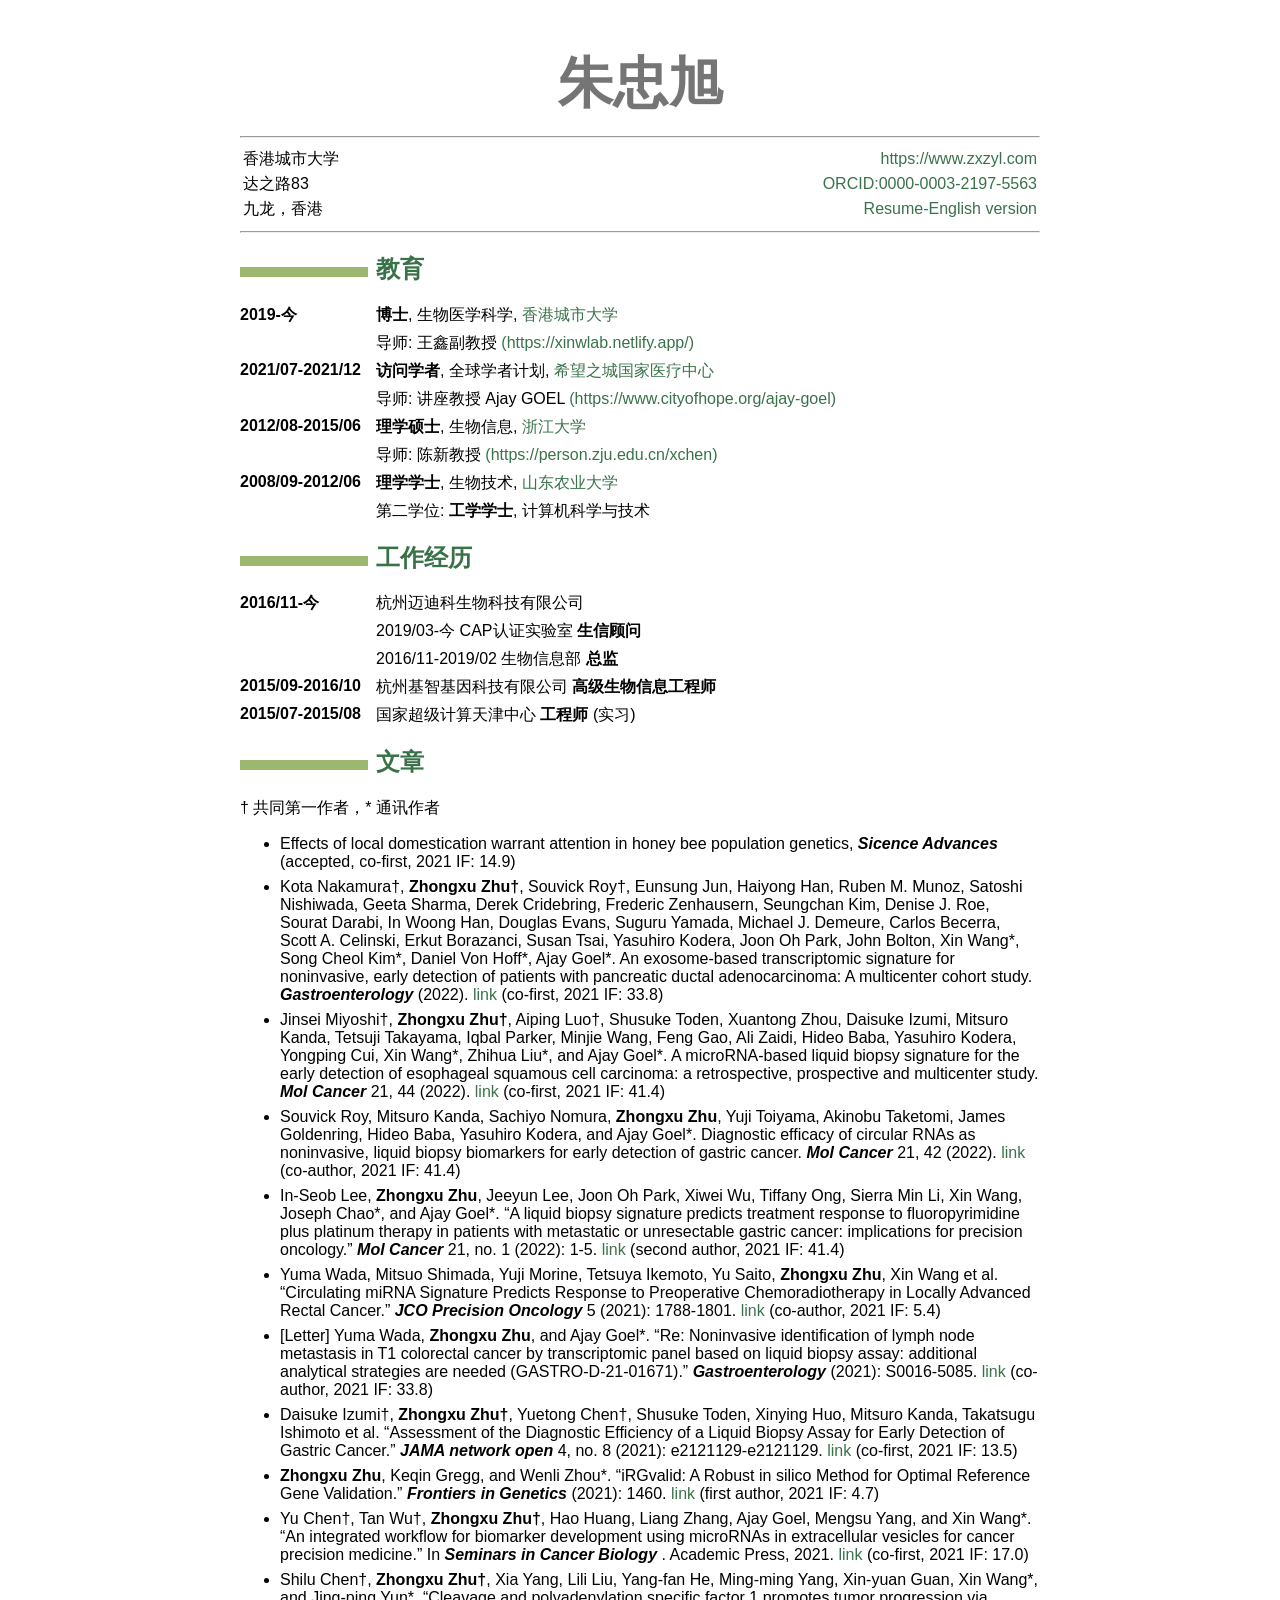
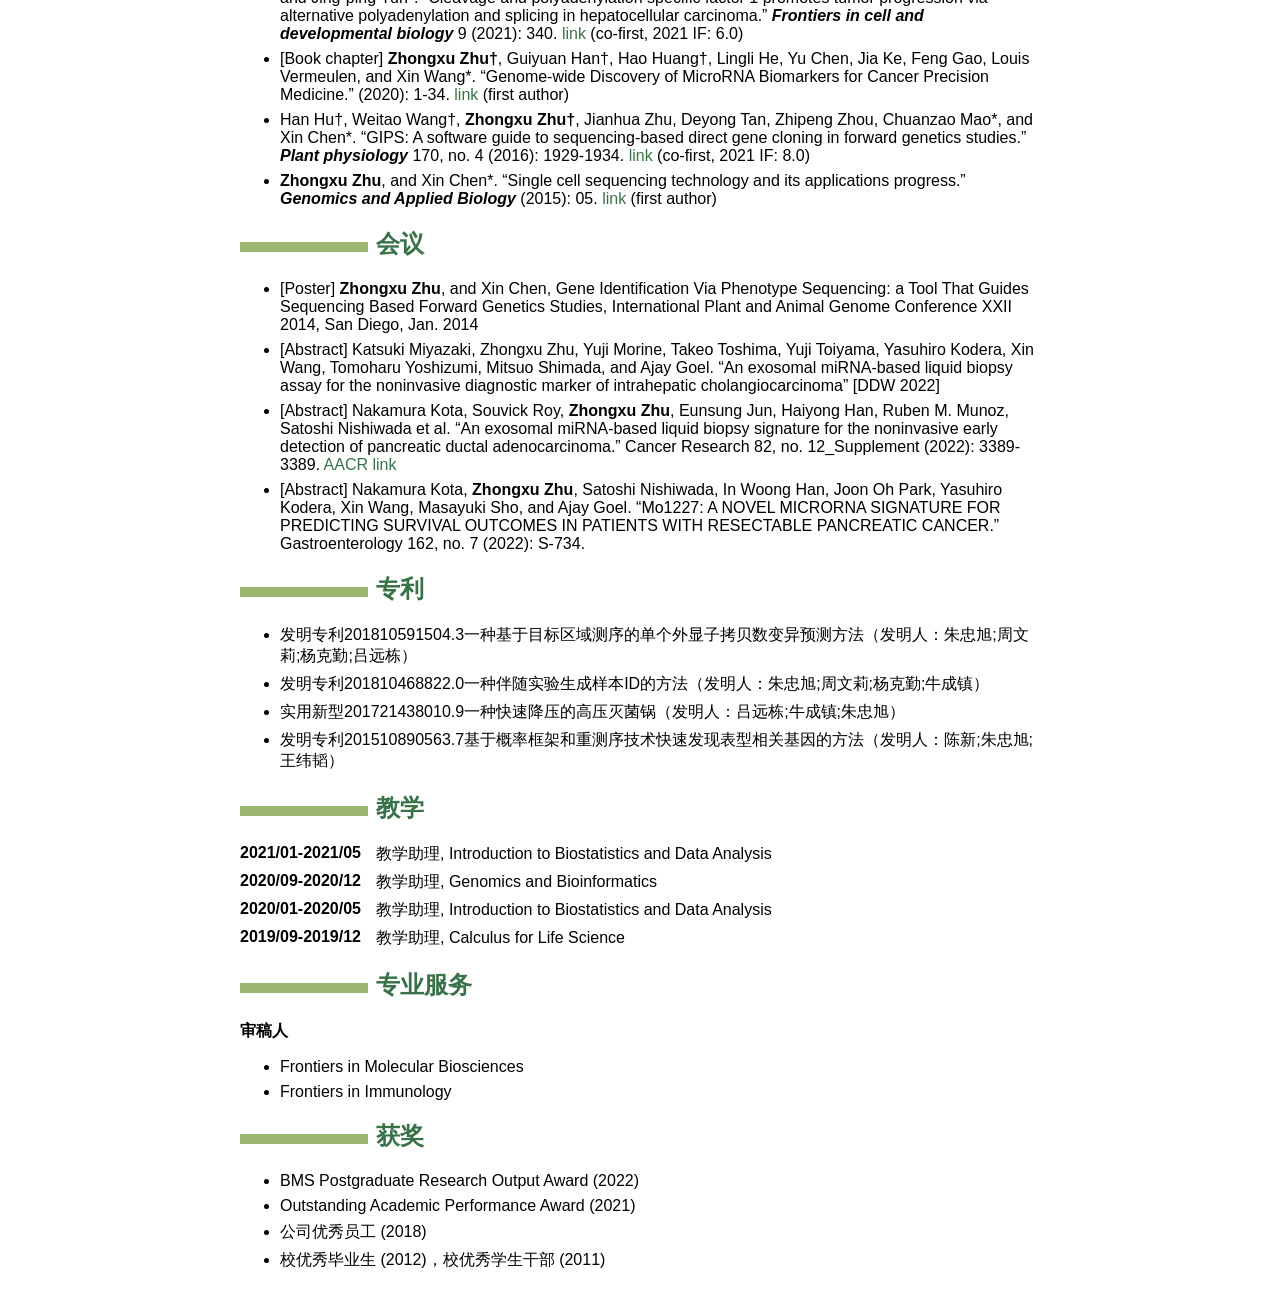
==== docs/ch.html @ 716c6813 "update" ====
<!DOCTYPE html>
<html xmlns="http://www.w3.org/1999/xhtml" lang="" xml:lang="">
<head>
  <meta charset="utf-8" />
  <meta name="generator" content="pandoc" />
  <meta name="viewport" content="width=device-width, initial-scale=1.0, user-scalable=yes" />
  <title>full.Ch</title>
  <style type="text/css">
      code{white-space: pre-wrap;}
      span.smallcaps{font-variant: small-caps;}
      span.underline{text-decoration: underline;}
      div.column{display: inline-block; vertical-align: top; width: 50%;}
  </style>
  <!--[if lt IE 9]>
    <script src="//cdnjs.cloudflare.com/ajax/libs/html5shiv/3.7.3/html5shiv-printshiv.min.js"></script>
  <![endif]-->
  <style type="text/css">
  /*
   * Copyright 2013 Christophe-Marie Duquesne <chmd@chmd.fr>
   *
   * CSS for making a resume with pandoc. Inspired by moderncv.
   *
   * This CSS document is delivered to you under the CC BY-SA 3.0 License.
   * https://creativecommons.org/licenses/by-sa/3.0/deed.en_US
   */
  
  /* Whole document */
  body {
      font-family: "Helvetica Neue", Helvetica, Arial, sans-serif;
      max-width: 800px;
      margin: auto;
      background: #FFFFFF;
      padding: 10px 10px 10px 10px;
  }
  
  /* Title of the resume */
  h1 {
      font-size: 55px;
      color: #757575;
      text-align:center;
      margin-bottom:15px;
  }
  /* h1:hover { */
  /*     background-color: #757575; */
  /*     color: #FFFFFF; */
  /*     text-shadow: 1px 1px 1px #333; */
  /* } */
  
  /* Titles of categories */
  h2 {
      /* This is called "sectioncolor" in the ConTeXt stylesheet. */
      color: #397249;
  }
  /* There is a bar just before each category */
  h2:before {
      content: "";
      display: inline-block;
      margin-right:1%;
      width: 16%;
      height: 10px;
      /* This is called "rulecolor" in the ConTeXt stylesheet. */
      background-color: #9CB770;
  }
  /* h2:hover { */
  /*     background-color: #397249; */
  /*     color: #FFFFFF; */
  /*     text-shadow: 1px 1px 1px #333; */
  /* } */
  
  /* Definitions */
  dt {
      float: left;
      clear: left;
      width: 17%;
      font-weight: bold;
  }
  dd {
      margin-left: 17%;
      margin-bottom:7px;
  }
  p {
      margin-top:0;
      margin-bottom:7px;
  }
  
  /* Blockquotes */
  blockquote {
      text-align: center
  }
  
  /* Links */
  a {
      text-decoration: none;
      color: #397249;
  }
  a:hover, a:active {
      background-color: #397249;
      color: #FFFFFF;
      text-decoration: none;
      text-shadow: 1px 1px 1px #333;
  }
  
  /* Horizontal separators */
  hr {
      color: #A6A6A6;
  }
  
  table {
      width: 100%;
  }
  </style>
</head>
<body>
<h1 id="朱忠旭">朱忠旭</h1>
<hr />
<table>
<tbody>
<tr class="odd">
<td style="text-align: left;">香港城市大学</td>
<td style="text-align: right;"><a href="https://www.zxzyl.com" class="uri" target="_blank">https://www.zxzyl.com</a></td>
</tr>
<tr class="even">
<td style="text-align: left;">达之路83</td>
<td style="text-align: right;"><a href="https://orcid.org/0000-0003-2197-5563" target="_blank">ORCID:0000-0003-2197-5563</a></td>
</tr>
<tr class="odd">
<td style="text-align: left;">九龙，香港</td>
<td style="text-align: right;"><a href="https://md.zxzyl.com/resume/index.html" target="_blank">Resume-English version</a></td>
</tr>
</tbody>
</table>
<hr />
<h2 id="教育">教育</h2>
<dl>
<dt>2019-今</dt>
<dd><p><strong>博士</strong>, 生物医学科学, <a href="https://www.cityu.edu.hk" target="_blank">香港城市大学</a></p>
<p>导师: 王鑫副教授 <a href="https://xinwlab.netlify.app/" target="_blank">(https://xinwlab.netlify.app/)</a></p>
</dd>
<dt>2021/07-2021/12</dt>
<dd><p><strong>访问学者</strong>, 全球学者计划, <a href="https://www.cityofhope.org/homepage" target="_blank">希望之城国家医疗中心</a></p>
<p>导师: 讲座教授 Ajay GOEL <a href="https://www.cityofhope.org/ajay-goel" target="_blank">(https://www.cityofhope.org/ajay-goel)</a></p>
</dd>
<dt>2012/08-2015/06</dt>
<dd><p><strong>理学硕士</strong>, 生物信息, <a href="https://www.zju.edu.cn" target="_blank">浙江大学</a></p>
<p>导师: 陈新教授 <a href="https://person.zju.edu.cn/xchen" target="_blank">(https://person.zju.edu.cn/xchen)</a></p>
</dd>
<dt>2008/09-2012/06</dt>
<dd><p><strong>理学学士</strong>, 生物技术, <a href="https://www.sdau.edu.cn" target="_blank">山东农业大学</a></p>
<p>第二学位: <strong>工学学士</strong>, 计算机科学与技术</p>
</dd>
</dl>
<h2 id="工作经历">工作经历</h2>
<dl>
<dt>2016/11-今</dt>
<dd><p>杭州迈迪科生物科技有限公司</p>
<p>2019/03-今 CAP认证实验室 <strong>生信顾问</strong></p>
<p>2016/11-2019/02 生物信息部 <strong>总监</strong></p>
</dd>
<dt>2015/09-2016/10</dt>
<dd>杭州基智基因科技有限公司 <strong>高级生物信息工程师</strong>
</dd>
<dt>2015/07-2015/08</dt>
<dd>国家超级计算天津中心 <strong>工程师</strong> (实习)
</dd>
</dl>
<h2 id="文章">文章</h2>
<p>† 共同第一作者，* 通讯作者</p>
<ul>
<li><p>Effects of local domestication warrant attention in honey bee population genetics, <strong><em>Sicence Advances</em></strong> (accepted, co-first, 2021 IF: 14.9)</p></li>
<li><p>Kota Nakamura†, <strong>Zhongxu Zhu†</strong>, Souvick Roy†, Eunsung Jun, Haiyong Han, Ruben M. Munoz, Satoshi Nishiwada, Geeta Sharma, Derek Cridebring, Frederic Zenhausern, Seungchan Kim, Denise J. Roe, Sourat Darabi, In Woong Han, Douglas Evans, Suguru Yamada, Michael J. Demeure, Carlos Becerra, Scott A. Celinski, Erkut Borazanci, Susan Tsai, Yasuhiro Kodera, Joon Oh Park, John Bolton, Xin Wang*, Song Cheol Kim*, Daniel Von Hoff*, Ajay Goel*. An exosome-based transcriptomic signature for noninvasive, early detection of patients with pancreatic ductal adenocarcinoma: A multicenter cohort study. <strong><em>Gastroenterology</em></strong> (2022). <a href="https://doi.org/10.1053/j.gastro.2022.06.090" target="_blank">link</a> (co-first, 2021 IF: 33.8)</p></li>
<li><p>Jinsei Miyoshi†, <strong>Zhongxu Zhu†</strong>, Aiping Luo†, Shusuke Toden, Xuantong Zhou, Daisuke Izumi, Mitsuro Kanda, Tetsuji Takayama, Iqbal Parker, Minjie Wang, Feng Gao, Ali Zaidi, Hideo Baba, Yasuhiro Kodera, Yongping Cui, Xin Wang*, Zhihua Liu*, and Ajay Goel*. A microRNA-based liquid biopsy signature for the early detection of esophageal squamous cell carcinoma: a retrospective, prospective and multicenter study. <strong><em>Mol Cancer</em></strong> 21, 44 (2022). <a href="https://doi.org/10.1186/s12943-022-01507-x" target="_blank">link</a> (co-first, 2021 IF: 41.4)</p></li>
<li><p>Souvick Roy, Mitsuro Kanda, Sachiyo Nomura, <strong>Zhongxu Zhu</strong>, Yuji Toiyama, Akinobu Taketomi, James Goldenring, Hideo Baba, Yasuhiro Kodera, and Ajay Goel*. Diagnostic efficacy of circular RNAs as noninvasive, liquid biopsy biomarkers for early detection of gastric cancer. <strong><em>Mol Cancer</em></strong> 21, 42 (2022). <a href="https://doi.org/10.1186/s12943-022-01527-7" target="_blank">link</a> (co-author, 2021 IF: 41.4)</p></li>
<li><p>In-Seob Lee, <strong>Zhongxu Zhu</strong>, Jeeyun Lee, Joon Oh Park, Xiwei Wu, Tiffany Ong, Sierra Min Li, Xin Wang, Joseph Chao*, and Ajay Goel*. “A liquid biopsy signature predicts treatment response to fluoropyrimidine plus platinum therapy in patients with metastatic or unresectable gastric cancer: implications for precision oncology.” <strong><em>Mol Cancer</em></strong> 21, no. 1 (2022): 1-5. <a href="https://doi.org/10.1186/s12943-021-01483-8" target="_blank">link</a> (second author, 2021 IF: 41.4)</p></li>
<li><p>Yuma Wada, Mitsuo Shimada, Yuji Morine, Tetsuya Ikemoto, Yu Saito, <strong>Zhongxu Zhu</strong>, Xin Wang et al. “Circulating miRNA Signature Predicts Response to Preoperative Chemoradiotherapy in Locally Advanced Rectal Cancer.” <strong><em>JCO Precision Oncology</em></strong> 5 (2021): 1788-1801. <a href="https://doi.org/10.1200/PO.21.00015" target="_blank">link</a> (co-author, 2021 IF: 5.4)</p></li>
<li><p>[Letter] Yuma Wada, <strong>Zhongxu Zhu</strong>, and Ajay Goel*. “Re: Noninvasive identification of lymph node metastasis in T1 colorectal cancer by transcriptomic panel based on liquid biopsy assay: additional analytical strategies are needed (GASTRO-D-21-01671).” <strong><em>Gastroenterology</em></strong> (2021): S0016-5085. <a href="https://doi.org/10.1053/j.gastro.2021.09.013" target="_blank">link</a> (co-author, 2021 IF: 33.8)</p></li>
<li><p>Daisuke Izumi†, <strong>Zhongxu Zhu†</strong>, Yuetong Chen†, Shusuke Toden, Xinying Huo, Mitsuro Kanda, Takatsugu Ishimoto et al. “Assessment of the Diagnostic Efficiency of a Liquid Biopsy Assay for Early Detection of Gastric Cancer.” <strong><em>JAMA network open</em></strong> 4, no. 8 (2021): e2121129-e2121129. <a href="https://doi.org/10.1001/jamanetworkopen.2021.21129" target="_blank">link</a> (co-first, 2021 IF: 13.5)</p></li>
<li><p><strong>Zhongxu Zhu</strong>, Keqin Gregg, and Wenli Zhou*. “iRGvalid: A Robust in silico Method for Optimal Reference Gene Validation.” <strong><em>Frontiers in Genetics</em></strong> (2021): 1460. <a href="https://doi.org/10.3389/fgene.2021.716653" target="_blank">link</a> (first author, 2021 IF: 4.7)</p></li>
<li><p>Yu Chen†, Tan Wu†, <strong>Zhongxu Zhu†</strong>, Hao Huang, Liang Zhang, Ajay Goel, Mengsu Yang, and Xin Wang*. “An integrated workflow for biomarker development using microRNAs in extracellular vesicles for cancer precision medicine.” In <strong><em>Seminars in Cancer Biology</em></strong> . Academic Press, 2021. <a href="https://doi.org/10.1016/j.semcancer.2021.03.011" target="_blank">link</a> (co-first, 2021 IF: 17.0)</p></li>
<li><p>Shilu Chen†, <strong>Zhongxu Zhu†</strong>, Xia Yang, Lili Liu, Yang-fan He, Ming-ming Yang, Xin-yuan Guan, Xin Wang*, and Jing-ping Yun*. “Cleavage and polyadenylation specific factor 1 promotes tumor progression via alternative polyadenylation and splicing in hepatocellular carcinoma.” <strong><em>Frontiers in cell and developmental biology</em></strong> 9 (2021): 340. <a href="https://doi.org/10.3389/fcell.2021.616835" target="_blank">link</a> (co-first, 2021 IF: 6.0)</p></li>
<li><p>[Book chapter] <strong>Zhongxu Zhu†</strong>, Guiyuan Han†, Hao Huang†, Lingli He, Yu Chen, Jia Ke, Feng Gao, Louis Vermeulen, and Xin Wang*. “Genome-wide Discovery of MicroRNA Biomarkers for Cancer Precision Medicine.” (2020): 1-34. <a href="https://doi.org/10.1039/9781788019958-00001" target="_blank">link</a> (first author)</p></li>
<li><p>Han Hu†, Weitao Wang†, <strong>Zhongxu Zhu†</strong>, Jianhua Zhu, Deyong Tan, Zhipeng Zhou, Chuanzao Mao*, and Xin Chen*. “GIPS: A software guide to sequencing-based direct gene cloning in forward genetics studies.” <strong><em>Plant physiology</em></strong> 170, no. 4 (2016): 1929-1934. <a href="http://dx.doi.org/10.1104/pp.15.01327" target="_blank">link</a> (co-first, 2021 IF: 8.0)</p></li>
<li><p><strong>Zhongxu Zhu</strong>, and Xin Chen*. “Single cell sequencing technology and its applications progress.” <strong><em>Genomics and Applied Biology</em></strong> (2015): 05. <a href="http://dx.doi.org/10.13417/j.gab.034.000902" target="_blank">link</a> (first author)</p></li>
</ul>
<h2 id="会议">会议</h2>
<ul>
<li><p>[Poster] <strong>Zhongxu Zhu</strong>, and Xin Chen, Gene Identification Via Phenotype Sequencing: a Tool That Guides Sequencing Based Forward Genetics Studies, International Plant and Animal Genome Conference XXII 2014, San Diego, Jan. 2014</p></li>
<li><p>[Abstract] Katsuki Miyazaki, Zhongxu Zhu, Yuji Morine, Takeo Toshima, Yuji Toiyama, Yasuhiro Kodera, Xin Wang, Tomoharu Yoshizumi, Mitsuo Shimada, and Ajay Goel. “An exosomal miRNA-based liquid biopsy assay for the noninvasive diagnostic marker of intrahepatic cholangiocarcinoma” [DDW 2022]</p></li>
<li><p>[Abstract] Nakamura Kota, Souvick Roy, <strong>Zhongxu Zhu</strong>, Eunsung Jun, Haiyong Han, Ruben M. Munoz, Satoshi Nishiwada et al. “An exosomal miRNA-based liquid biopsy signature for the noninvasive early detection of pancreatic ductal adenocarcinoma.” Cancer Research 82, no. 12_Supplement (2022): 3389-3389. <a href="https://aacrjournals.org/cancerres/article/82/12_Supplement/3389/700151" target="_blank">AACR link</a></p></li>
<li><p>[Abstract] Nakamura Kota, <strong>Zhongxu Zhu</strong>, Satoshi Nishiwada, In Woong Han, Joon Oh Park, Yasuhiro Kodera, Xin Wang, Masayuki Sho, and Ajay Goel. “Mo1227: A NOVEL MICRORNA SIGNATURE FOR PREDICTING SURVIVAL OUTCOMES IN PATIENTS WITH RESECTABLE PANCREATIC CANCER.” Gastroenterology 162, no. 7 (2022): S-734.</p></li>
</ul>
<h2 id="专利">专利</h2>
<ul>
<li><p>发明专利201810591504.3一种基于目标区域测序的单个外显子拷贝数变异预测方法（发明人：朱忠旭;周文莉;杨克勤;吕远栋）</p></li>
<li><p>发明专利201810468822.0一种伴随实验生成样本ID的方法（发明人：朱忠旭;周文莉;杨克勤;牛成镇）</p></li>
<li><p>实用新型201721438010.9一种快速降压的高压灭菌锅（发明人：吕远栋;牛成镇;朱忠旭）</p></li>
<li><p>发明专利201510890563.7基于概率框架和重测序技术快速发现表型相关基因的方法（发明人：陈新;朱忠旭;王纬韬）</p></li>
</ul>
<h2 id="教学">教学</h2>
<dl>
<dt>2021/01-2021/05</dt>
<dd>教学助理, Introduction to Biostatistics and Data Analysis
</dd>
<dt>2020/09-2020/12</dt>
<dd>教学助理, Genomics and Bioinformatics
</dd>
<dt>2020/01-2020/05</dt>
<dd>教学助理, Introduction to Biostatistics and Data Analysis
</dd>
<dt>2019/09-2019/12</dt>
<dd>教学助理, Calculus for Life Science
</dd>
</dl>
<h2 id="专业服务">专业服务</h2>
<p><strong>审稿人</strong></p>
<ul>
<li><p>Frontiers in Molecular Biosciences</p></li>
<li><p>Frontiers in Immunology</p></li>
</ul>
<h2 id="获奖">获奖</h2>
<ul>
<li><p>BMS Postgraduate Research Output Award (2022)</p></li>
<li><p>Outstanding Academic Performance Award (2021)</p></li>
<li><p>公司优秀员工 (2018)</p></li>
<li><p>校优秀毕业生 (2012)，校优秀学生干部 (2011)</p></li>
</ul>
</body>
</html>
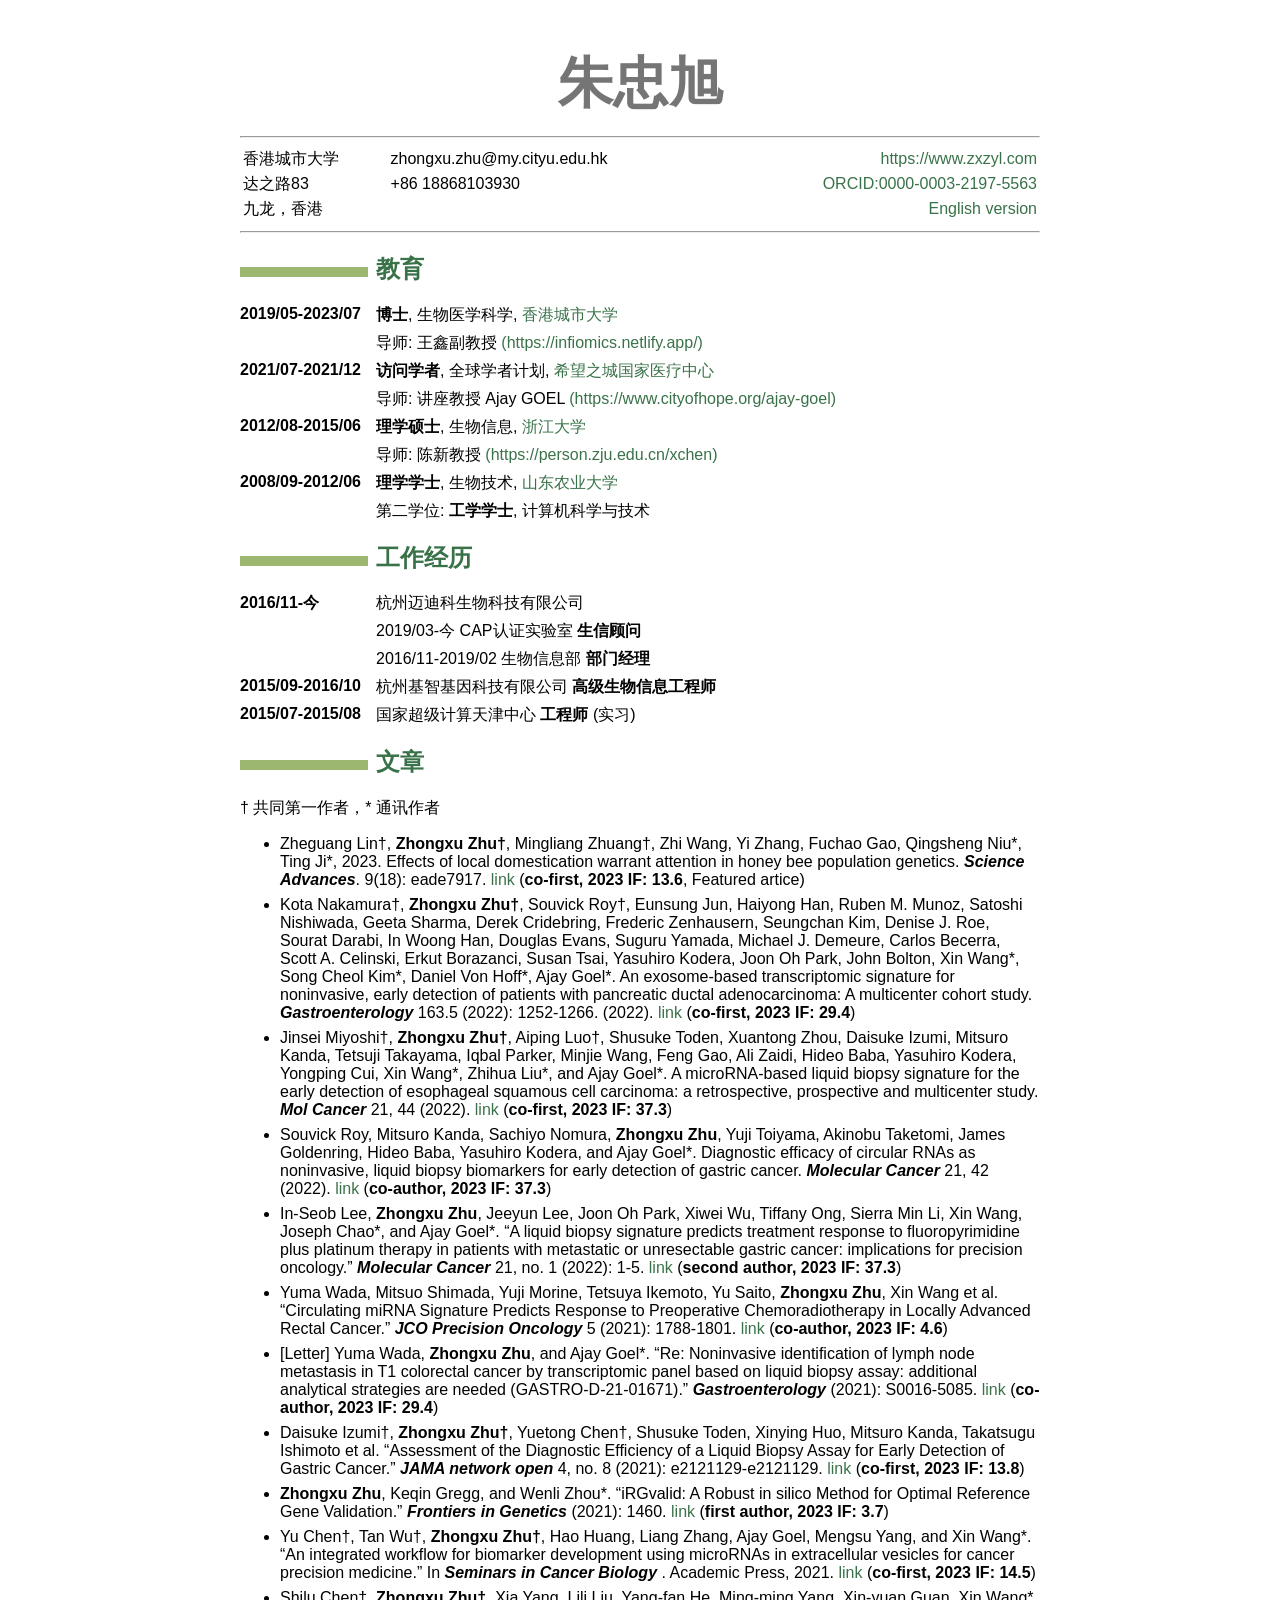
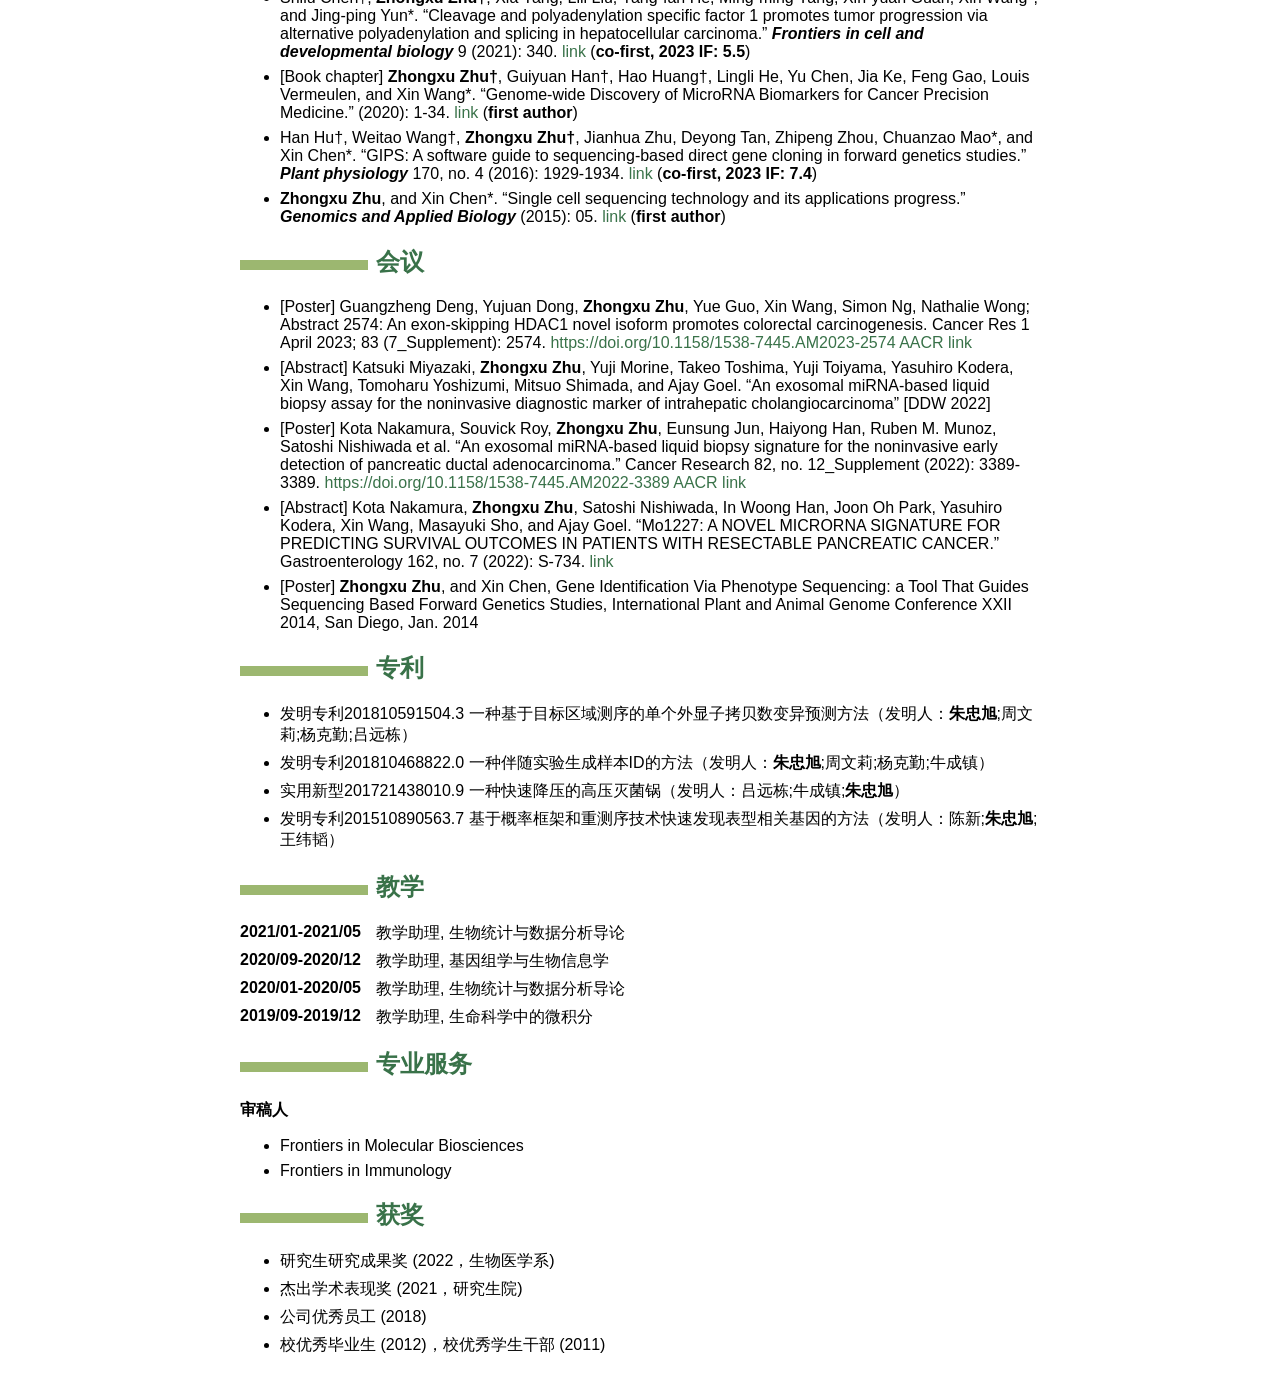
==== commit db6d45b1: "resume" ====
--- a/docs/ch.html
+++ b/docs/ch.html
@@ -117,24 +117,27 @@
 <tbody>
 <tr class="odd">
 <td style="text-align: left;">香港城市大学</td>
+<td>zhongxu.zhu@my.cityu.edu.hk</td>
 <td style="text-align: right;"><a href="https://www.zxzyl.com" class="uri" target="_blank">https://www.zxzyl.com</a></td>
 </tr>
 <tr class="even">
 <td style="text-align: left;">达之路83</td>
+<td>+86 18868103930</td>
 <td style="text-align: right;"><a href="https://orcid.org/0000-0003-2197-5563" target="_blank">ORCID:0000-0003-2197-5563</a></td>
 </tr>
 <tr class="odd">
 <td style="text-align: left;">九龙，香港</td>
-<td style="text-align: right;"><a href="https://md.zxzyl.com/resume/index.html" target="_blank">Resume-English version</a></td>
+<td></td>
+<td style="text-align: right;"><a href="https://www.zxzyl.com/resume/index.html" target="_blank">English version</a></td>
 </tr>
 </tbody>
 </table>
 <hr />
 <h2 id="教育">教育</h2>
 <dl>
-<dt>2019-今</dt>
+<dt>2019/05-2023/07</dt>
 <dd><p><strong>博士</strong>, 生物医学科学, <a href="https://www.cityu.edu.hk" target="_blank">香港城市大学</a></p>
-<p>导师: 王鑫副教授 <a href="https://xinwlab.netlify.app/" target="_blank">(https://xinwlab.netlify.app/)</a></p>
+<p>导师: 王鑫副教授 <a href="https://infiomics.netlify.app/" target="_blank">(https://infiomics.netlify.app/)</a></p>
 </dd>
 <dt>2021/07-2021/12</dt>
 <dd><p><strong>访问学者</strong>, 全球学者计划, <a href="https://www.cityofhope.org/homepage" target="_blank">希望之城国家医疗中心</a></p>
@@ -154,7 +157,7 @@
 <dt>2016/11-今</dt>
 <dd><p>杭州迈迪科生物科技有限公司</p>
 <p>2019/03-今 CAP认证实验室 <strong>生信顾问</strong></p>
-<p>2016/11-2019/02 生物信息部 <strong>总监</strong></p>
+<p>2016/11-2019/02 生物信息部 <strong>部门经理</strong></p>
 </dd>
 <dt>2015/09-2016/10</dt>
 <dd>杭州基智基因科技有限公司 <strong>高级生物信息工程师</strong>
@@ -166,48 +169,49 @@
 <h2 id="文章">文章</h2>
 <p>† 共同第一作者，* 通讯作者</p>
 <ul>
-<li><p>Effects of local domestication warrant attention in honey bee population genetics, <strong><em>Sicence Advances</em></strong> (accepted, co-first, 2021 IF: 14.9)</p></li>
-<li><p>Kota Nakamura†, <strong>Zhongxu Zhu†</strong>, Souvick Roy†, Eunsung Jun, Haiyong Han, Ruben M. Munoz, Satoshi Nishiwada, Geeta Sharma, Derek Cridebring, Frederic Zenhausern, Seungchan Kim, Denise J. Roe, Sourat Darabi, In Woong Han, Douglas Evans, Suguru Yamada, Michael J. Demeure, Carlos Becerra, Scott A. Celinski, Erkut Borazanci, Susan Tsai, Yasuhiro Kodera, Joon Oh Park, John Bolton, Xin Wang*, Song Cheol Kim*, Daniel Von Hoff*, Ajay Goel*. An exosome-based transcriptomic signature for noninvasive, early detection of patients with pancreatic ductal adenocarcinoma: A multicenter cohort study. <strong><em>Gastroenterology</em></strong> (2022). <a href="https://doi.org/10.1053/j.gastro.2022.06.090" target="_blank">link</a> (co-first, 2021 IF: 33.8)</p></li>
-<li><p>Jinsei Miyoshi†, <strong>Zhongxu Zhu†</strong>, Aiping Luo†, Shusuke Toden, Xuantong Zhou, Daisuke Izumi, Mitsuro Kanda, Tetsuji Takayama, Iqbal Parker, Minjie Wang, Feng Gao, Ali Zaidi, Hideo Baba, Yasuhiro Kodera, Yongping Cui, Xin Wang*, Zhihua Liu*, and Ajay Goel*. A microRNA-based liquid biopsy signature for the early detection of esophageal squamous cell carcinoma: a retrospective, prospective and multicenter study. <strong><em>Mol Cancer</em></strong> 21, 44 (2022). <a href="https://doi.org/10.1186/s12943-022-01507-x" target="_blank">link</a> (co-first, 2021 IF: 41.4)</p></li>
-<li><p>Souvick Roy, Mitsuro Kanda, Sachiyo Nomura, <strong>Zhongxu Zhu</strong>, Yuji Toiyama, Akinobu Taketomi, James Goldenring, Hideo Baba, Yasuhiro Kodera, and Ajay Goel*. Diagnostic efficacy of circular RNAs as noninvasive, liquid biopsy biomarkers for early detection of gastric cancer. <strong><em>Mol Cancer</em></strong> 21, 42 (2022). <a href="https://doi.org/10.1186/s12943-022-01527-7" target="_blank">link</a> (co-author, 2021 IF: 41.4)</p></li>
-<li><p>In-Seob Lee, <strong>Zhongxu Zhu</strong>, Jeeyun Lee, Joon Oh Park, Xiwei Wu, Tiffany Ong, Sierra Min Li, Xin Wang, Joseph Chao*, and Ajay Goel*. “A liquid biopsy signature predicts treatment response to fluoropyrimidine plus platinum therapy in patients with metastatic or unresectable gastric cancer: implications for precision oncology.” <strong><em>Mol Cancer</em></strong> 21, no. 1 (2022): 1-5. <a href="https://doi.org/10.1186/s12943-021-01483-8" target="_blank">link</a> (second author, 2021 IF: 41.4)</p></li>
-<li><p>Yuma Wada, Mitsuo Shimada, Yuji Morine, Tetsuya Ikemoto, Yu Saito, <strong>Zhongxu Zhu</strong>, Xin Wang et al. “Circulating miRNA Signature Predicts Response to Preoperative Chemoradiotherapy in Locally Advanced Rectal Cancer.” <strong><em>JCO Precision Oncology</em></strong> 5 (2021): 1788-1801. <a href="https://doi.org/10.1200/PO.21.00015" target="_blank">link</a> (co-author, 2021 IF: 5.4)</p></li>
-<li><p>[Letter] Yuma Wada, <strong>Zhongxu Zhu</strong>, and Ajay Goel*. “Re: Noninvasive identification of lymph node metastasis in T1 colorectal cancer by transcriptomic panel based on liquid biopsy assay: additional analytical strategies are needed (GASTRO-D-21-01671).” <strong><em>Gastroenterology</em></strong> (2021): S0016-5085. <a href="https://doi.org/10.1053/j.gastro.2021.09.013" target="_blank">link</a> (co-author, 2021 IF: 33.8)</p></li>
-<li><p>Daisuke Izumi†, <strong>Zhongxu Zhu†</strong>, Yuetong Chen†, Shusuke Toden, Xinying Huo, Mitsuro Kanda, Takatsugu Ishimoto et al. “Assessment of the Diagnostic Efficiency of a Liquid Biopsy Assay for Early Detection of Gastric Cancer.” <strong><em>JAMA network open</em></strong> 4, no. 8 (2021): e2121129-e2121129. <a href="https://doi.org/10.1001/jamanetworkopen.2021.21129" target="_blank">link</a> (co-first, 2021 IF: 13.5)</p></li>
-<li><p><strong>Zhongxu Zhu</strong>, Keqin Gregg, and Wenli Zhou*. “iRGvalid: A Robust in silico Method for Optimal Reference Gene Validation.” <strong><em>Frontiers in Genetics</em></strong> (2021): 1460. <a href="https://doi.org/10.3389/fgene.2021.716653" target="_blank">link</a> (first author, 2021 IF: 4.7)</p></li>
-<li><p>Yu Chen†, Tan Wu†, <strong>Zhongxu Zhu†</strong>, Hao Huang, Liang Zhang, Ajay Goel, Mengsu Yang, and Xin Wang*. “An integrated workflow for biomarker development using microRNAs in extracellular vesicles for cancer precision medicine.” In <strong><em>Seminars in Cancer Biology</em></strong> . Academic Press, 2021. <a href="https://doi.org/10.1016/j.semcancer.2021.03.011" target="_blank">link</a> (co-first, 2021 IF: 17.0)</p></li>
-<li><p>Shilu Chen†, <strong>Zhongxu Zhu†</strong>, Xia Yang, Lili Liu, Yang-fan He, Ming-ming Yang, Xin-yuan Guan, Xin Wang*, and Jing-ping Yun*. “Cleavage and polyadenylation specific factor 1 promotes tumor progression via alternative polyadenylation and splicing in hepatocellular carcinoma.” <strong><em>Frontiers in cell and developmental biology</em></strong> 9 (2021): 340. <a href="https://doi.org/10.3389/fcell.2021.616835" target="_blank">link</a> (co-first, 2021 IF: 6.0)</p></li>
-<li><p>[Book chapter] <strong>Zhongxu Zhu†</strong>, Guiyuan Han†, Hao Huang†, Lingli He, Yu Chen, Jia Ke, Feng Gao, Louis Vermeulen, and Xin Wang*. “Genome-wide Discovery of MicroRNA Biomarkers for Cancer Precision Medicine.” (2020): 1-34. <a href="https://doi.org/10.1039/9781788019958-00001" target="_blank">link</a> (first author)</p></li>
-<li><p>Han Hu†, Weitao Wang†, <strong>Zhongxu Zhu†</strong>, Jianhua Zhu, Deyong Tan, Zhipeng Zhou, Chuanzao Mao*, and Xin Chen*. “GIPS: A software guide to sequencing-based direct gene cloning in forward genetics studies.” <strong><em>Plant physiology</em></strong> 170, no. 4 (2016): 1929-1934. <a href="http://dx.doi.org/10.1104/pp.15.01327" target="_blank">link</a> (co-first, 2021 IF: 8.0)</p></li>
-<li><p><strong>Zhongxu Zhu</strong>, and Xin Chen*. “Single cell sequencing technology and its applications progress.” <strong><em>Genomics and Applied Biology</em></strong> (2015): 05. <a href="http://dx.doi.org/10.13417/j.gab.034.000902" target="_blank">link</a> (first author)</p></li>
+<li><p>Zheguang Lin†, <strong>Zhongxu Zhu†</strong>, Mingliang Zhuang†, Zhi Wang, Yi Zhang, Fuchao Gao, Qingsheng Niu*, Ting Ji*, 2023. Effects of local domestication warrant attention in honey bee population genetics. <strong><em>Science Advances</em></strong>. 9(18): eade7917. <a href="https://doi.org/10.1126/sciadv.ade7917" target="_blank">link</a> (<strong>co-first, 2023 IF: 13.6</strong>, Featured artice)</p></li>
+<li><p>Kota Nakamura†, <strong>Zhongxu Zhu†</strong>, Souvick Roy†, Eunsung Jun, Haiyong Han, Ruben M. Munoz, Satoshi Nishiwada, Geeta Sharma, Derek Cridebring, Frederic Zenhausern, Seungchan Kim, Denise J. Roe, Sourat Darabi, In Woong Han, Douglas Evans, Suguru Yamada, Michael J. Demeure, Carlos Becerra, Scott A. Celinski, Erkut Borazanci, Susan Tsai, Yasuhiro Kodera, Joon Oh Park, John Bolton, Xin Wang*, Song Cheol Kim*, Daniel Von Hoff*, Ajay Goel*. An exosome-based transcriptomic signature for noninvasive, early detection of patients with pancreatic ductal adenocarcinoma: A multicenter cohort study. <strong><em>Gastroenterology</em></strong> 163.5 (2022): 1252-1266. (2022). <a href="https://doi.org/10.1053/j.gastro.2022.06.090" target="_blank">link</a> (<strong>co-first, 2023 IF: 29.4</strong>)</p></li>
+<li><p>Jinsei Miyoshi†, <strong>Zhongxu Zhu†</strong>, Aiping Luo†, Shusuke Toden, Xuantong Zhou, Daisuke Izumi, Mitsuro Kanda, Tetsuji Takayama, Iqbal Parker, Minjie Wang, Feng Gao, Ali Zaidi, Hideo Baba, Yasuhiro Kodera, Yongping Cui, Xin Wang*, Zhihua Liu*, and Ajay Goel*. A microRNA-based liquid biopsy signature for the early detection of esophageal squamous cell carcinoma: a retrospective, prospective and multicenter study. <strong><em>Mol Cancer</em></strong> 21, 44 (2022). <a href="https://doi.org/10.1186/s12943-022-01507-x" target="_blank">link</a> (<strong>co-first, 2023 IF: 37.3</strong>)</p></li>
+<li><p>Souvick Roy, Mitsuro Kanda, Sachiyo Nomura, <strong>Zhongxu Zhu</strong>, Yuji Toiyama, Akinobu Taketomi, James Goldenring, Hideo Baba, Yasuhiro Kodera, and Ajay Goel*. Diagnostic efficacy of circular RNAs as noninvasive, liquid biopsy biomarkers for early detection of gastric cancer. <strong><em>Molecular Cancer</em></strong> 21, 42 (2022). <a href="https://doi.org/10.1186/s12943-022-01527-7" target="_blank">link</a> (<strong>co-author, 2023 IF: 37.3</strong>)</p></li>
+<li><p>In-Seob Lee, <strong>Zhongxu Zhu</strong>, Jeeyun Lee, Joon Oh Park, Xiwei Wu, Tiffany Ong, Sierra Min Li, Xin Wang, Joseph Chao*, and Ajay Goel*. “A liquid biopsy signature predicts treatment response to fluoropyrimidine plus platinum therapy in patients with metastatic or unresectable gastric cancer: implications for precision oncology.” <strong><em>Molecular Cancer</em></strong> 21, no. 1 (2022): 1-5. <a href="https://doi.org/10.1186/s12943-021-01483-8" target="_blank">link</a> (<strong>second author, 2023 IF: 37.3</strong>)</p></li>
+<li><p>Yuma Wada, Mitsuo Shimada, Yuji Morine, Tetsuya Ikemoto, Yu Saito, <strong>Zhongxu Zhu</strong>, Xin Wang et al. “Circulating miRNA Signature Predicts Response to Preoperative Chemoradiotherapy in Locally Advanced Rectal Cancer.” <strong><em>JCO Precision Oncology</em></strong> 5 (2021): 1788-1801. <a href="https://doi.org/10.1200/PO.21.00015" target="_blank">link</a> (<strong>co-author, 2023 IF: 4.6</strong>)</p></li>
+<li><p>[Letter] Yuma Wada, <strong>Zhongxu Zhu</strong>, and Ajay Goel*. “Re: Noninvasive identification of lymph node metastasis in T1 colorectal cancer by transcriptomic panel based on liquid biopsy assay: additional analytical strategies are needed (GASTRO-D-21-01671).” <strong><em>Gastroenterology</em></strong> (2021): S0016-5085. <a href="https://doi.org/10.1053/j.gastro.2021.09.013" target="_blank">link</a> (<strong>co-author, 2023 IF: 29.4</strong>)</p></li>
+<li><p>Daisuke Izumi†, <strong>Zhongxu Zhu†</strong>, Yuetong Chen†, Shusuke Toden, Xinying Huo, Mitsuro Kanda, Takatsugu Ishimoto et al. “Assessment of the Diagnostic Efficiency of a Liquid Biopsy Assay for Early Detection of Gastric Cancer.” <strong><em>JAMA network open</em></strong> 4, no. 8 (2021): e2121129-e2121129. <a href="https://doi.org/10.1001/jamanetworkopen.2021.21129" target="_blank">link</a> (<strong>co-first, 2023 IF: 13.8</strong>)</p></li>
+<li><p><strong>Zhongxu Zhu</strong>, Keqin Gregg, and Wenli Zhou*. “iRGvalid: A Robust in silico Method for Optimal Reference Gene Validation.” <strong><em>Frontiers in Genetics</em></strong> (2021): 1460. <a href="https://doi.org/10.3389/fgene.2021.716653" target="_blank">link</a> (<strong>first author, 2023 IF: 3.7</strong>)</p></li>
+<li><p>Yu Chen†, Tan Wu†, <strong>Zhongxu Zhu†</strong>, Hao Huang, Liang Zhang, Ajay Goel, Mengsu Yang, and Xin Wang*. “An integrated workflow for biomarker development using microRNAs in extracellular vesicles for cancer precision medicine.” In <strong><em>Seminars in Cancer Biology</em></strong> . Academic Press, 2021. <a href="https://doi.org/10.1016/j.semcancer.2021.03.011" target="_blank">link</a> (<strong>co-first, 2023 IF: 14.5</strong>)</p></li>
+<li><p>Shilu Chen†, <strong>Zhongxu Zhu†</strong>, Xia Yang, Lili Liu, Yang-fan He, Ming-ming Yang, Xin-yuan Guan, Xin Wang*, and Jing-ping Yun*. “Cleavage and polyadenylation specific factor 1 promotes tumor progression via alternative polyadenylation and splicing in hepatocellular carcinoma.” <strong><em>Frontiers in cell and developmental biology</em></strong> 9 (2021): 340. <a href="https://doi.org/10.3389/fcell.2021.616835" target="_blank">link</a> (<strong>co-first, 2023 IF: 5.5</strong>)</p></li>
+<li><p>[Book chapter] <strong>Zhongxu Zhu†</strong>, Guiyuan Han†, Hao Huang†, Lingli He, Yu Chen, Jia Ke, Feng Gao, Louis Vermeulen, and Xin Wang*. “Genome-wide Discovery of MicroRNA Biomarkers for Cancer Precision Medicine.” (2020): 1-34. <a href="https://doi.org/10.1039/9781788019958-00001" target="_blank">link</a> (<strong>first author</strong>)</p></li>
+<li><p>Han Hu†, Weitao Wang†, <strong>Zhongxu Zhu†</strong>, Jianhua Zhu, Deyong Tan, Zhipeng Zhou, Chuanzao Mao*, and Xin Chen*. “GIPS: A software guide to sequencing-based direct gene cloning in forward genetics studies.” <strong><em>Plant physiology</em></strong> 170, no. 4 (2016): 1929-1934. <a href="http://dx.doi.org/10.1104/pp.15.01327" target="_blank">link</a> (<strong>co-first, 2023 IF: 7.4</strong>)</p></li>
+<li><p><strong>Zhongxu Zhu</strong>, and Xin Chen*. “Single cell sequencing technology and its applications progress.” <strong><em>Genomics and Applied Biology</em></strong> (2015): 05. <a href="http://dx.doi.org/10.13417/j.gab.034.000902" target="_blank">link</a> (<strong>first author</strong>)</p></li>
 </ul>
 <h2 id="会议">会议</h2>
 <ul>
+<li><p>[Poster] Guangzheng Deng, Yujuan Dong, <strong>Zhongxu Zhu</strong>, Yue Guo, Xin Wang, Simon Ng, Nathalie Wong; Abstract 2574: An exon‐skipping HDAC1 novel isoform promotes colorectal carcinogenesis. Cancer Res 1 April 2023; 83 (7_Supplement): 2574. <a href="https://doi.org/10.1158/1538-7445.AM2023-2574" class="uri" target="_blank">https://doi.org/10.1158/1538-7445.AM2023-2574</a> <a href="https://aacrjournals.org/cancerres/article/82/12_Supplement/3389/700151" target="_blank">AACR link</a></p></li>
+<li><p>[Abstract] Katsuki Miyazaki, <strong>Zhongxu Zhu</strong>, Yuji Morine, Takeo Toshima, Yuji Toiyama, Yasuhiro Kodera, Xin Wang, Tomoharu Yoshizumi, Mitsuo Shimada, and Ajay Goel. “An exosomal miRNA-based liquid biopsy assay for the noninvasive diagnostic marker of intrahepatic cholangiocarcinoma” [DDW 2022]</p></li>
+<li><p>[Poster] Kota Nakamura, Souvick Roy, <strong>Zhongxu Zhu</strong>, Eunsung Jun, Haiyong Han, Ruben M. Munoz, Satoshi Nishiwada et al. “An exosomal miRNA-based liquid biopsy signature for the noninvasive early detection of pancreatic ductal adenocarcinoma.” Cancer Research 82, no. 12_Supplement (2022): 3389-3389. <a href="https://doi.org/10.1158/1538-7445.AM2022-3389" class="uri" target="_blank">https://doi.org/10.1158/1538-7445.AM2022-3389</a> <a href="https://aacrjournals.org/cancerres/article/82/12_Supplement/3389/700151" target="_blank">AACR link</a></p></li>
+<li><p>[Abstract] Kota Nakamura, <strong>Zhongxu Zhu</strong>, Satoshi Nishiwada, In Woong Han, Joon Oh Park, Yasuhiro Kodera, Xin Wang, Masayuki Sho, and Ajay Goel. “Mo1227: A NOVEL MICRORNA SIGNATURE FOR PREDICTING SURVIVAL OUTCOMES IN PATIENTS WITH RESECTABLE PANCREATIC CANCER.” Gastroenterology 162, no. 7 (2022): S-734. <a href="10.1016/S0016-5085(22)61732-3">link</a></p></li>
 <li><p>[Poster] <strong>Zhongxu Zhu</strong>, and Xin Chen, Gene Identification Via Phenotype Sequencing: a Tool That Guides Sequencing Based Forward Genetics Studies, International Plant and Animal Genome Conference XXII 2014, San Diego, Jan. 2014</p></li>
-<li><p>[Abstract] Katsuki Miyazaki, Zhongxu Zhu, Yuji Morine, Takeo Toshima, Yuji Toiyama, Yasuhiro Kodera, Xin Wang, Tomoharu Yoshizumi, Mitsuo Shimada, and Ajay Goel. “An exosomal miRNA-based liquid biopsy assay for the noninvasive diagnostic marker of intrahepatic cholangiocarcinoma” [DDW 2022]</p></li>
-<li><p>[Abstract] Nakamura Kota, Souvick Roy, <strong>Zhongxu Zhu</strong>, Eunsung Jun, Haiyong Han, Ruben M. Munoz, Satoshi Nishiwada et al. “An exosomal miRNA-based liquid biopsy signature for the noninvasive early detection of pancreatic ductal adenocarcinoma.” Cancer Research 82, no. 12_Supplement (2022): 3389-3389. <a href="https://aacrjournals.org/cancerres/article/82/12_Supplement/3389/700151" target="_blank">AACR link</a></p></li>
-<li><p>[Abstract] Nakamura Kota, <strong>Zhongxu Zhu</strong>, Satoshi Nishiwada, In Woong Han, Joon Oh Park, Yasuhiro Kodera, Xin Wang, Masayuki Sho, and Ajay Goel. “Mo1227: A NOVEL MICRORNA SIGNATURE FOR PREDICTING SURVIVAL OUTCOMES IN PATIENTS WITH RESECTABLE PANCREATIC CANCER.” Gastroenterology 162, no. 7 (2022): S-734.</p></li>
 </ul>
 <h2 id="专利">专利</h2>
 <ul>
-<li><p>发明专利201810591504.3一种基于目标区域测序的单个外显子拷贝数变异预测方法（发明人：朱忠旭;周文莉;杨克勤;吕远栋）</p></li>
-<li><p>发明专利201810468822.0一种伴随实验生成样本ID的方法（发明人：朱忠旭;周文莉;杨克勤;牛成镇）</p></li>
-<li><p>实用新型201721438010.9一种快速降压的高压灭菌锅（发明人：吕远栋;牛成镇;朱忠旭）</p></li>
-<li><p>发明专利201510890563.7基于概率框架和重测序技术快速发现表型相关基因的方法（发明人：陈新;朱忠旭;王纬韬）</p></li>
+<li><p>发明专利201810591504.3 一种基于目标区域测序的单个外显子拷贝数变异预测方法（发明人：<strong>朱忠旭</strong>;周文莉;杨克勤;吕远栋）</p></li>
+<li><p>发明专利201810468822.0 一种伴随实验生成样本ID的方法（发明人：<strong>朱忠旭</strong>;周文莉;杨克勤;牛成镇）</p></li>
+<li><p>实用新型201721438010.9 一种快速降压的高压灭菌锅（发明人：吕远栋;牛成镇;<strong>朱忠旭</strong>）</p></li>
+<li><p>发明专利201510890563.7 基于概率框架和重测序技术快速发现表型相关基因的方法（发明人：陈新;<strong>朱忠旭</strong>;王纬韬）</p></li>
 </ul>
 <h2 id="教学">教学</h2>
 <dl>
 <dt>2021/01-2021/05</dt>
-<dd>教学助理, Introduction to Biostatistics and Data Analysis
+<dd>教学助理, 生物统计与数据分析导论
 </dd>
 <dt>2020/09-2020/12</dt>
-<dd>教学助理, Genomics and Bioinformatics
+<dd>教学助理, 基因组学与生物信息学
 </dd>
 <dt>2020/01-2020/05</dt>
-<dd>教学助理, Introduction to Biostatistics and Data Analysis
+<dd>教学助理, 生物统计与数据分析导论
 </dd>
 <dt>2019/09-2019/12</dt>
-<dd>教学助理, Calculus for Life Science
+<dd>教学助理, 生命科学中的微积分
 </dd>
 </dl>
 <h2 id="专业服务">专业服务</h2>
@@ -218,8 +222,8 @@
 </ul>
 <h2 id="获奖">获奖</h2>
 <ul>
-<li><p>BMS Postgraduate Research Output Award (2022)</p></li>
-<li><p>Outstanding Academic Performance Award (2021)</p></li>
+<li><p>研究生研究成果奖 (2022，生物医学系)</p></li>
+<li><p>杰出学术表现奖 (2021，研究生院)</p></li>
 <li><p>公司优秀员工 (2018)</p></li>
 <li><p>校优秀毕业生 (2012)，校优秀学生干部 (2011)</p></li>
 </ul>
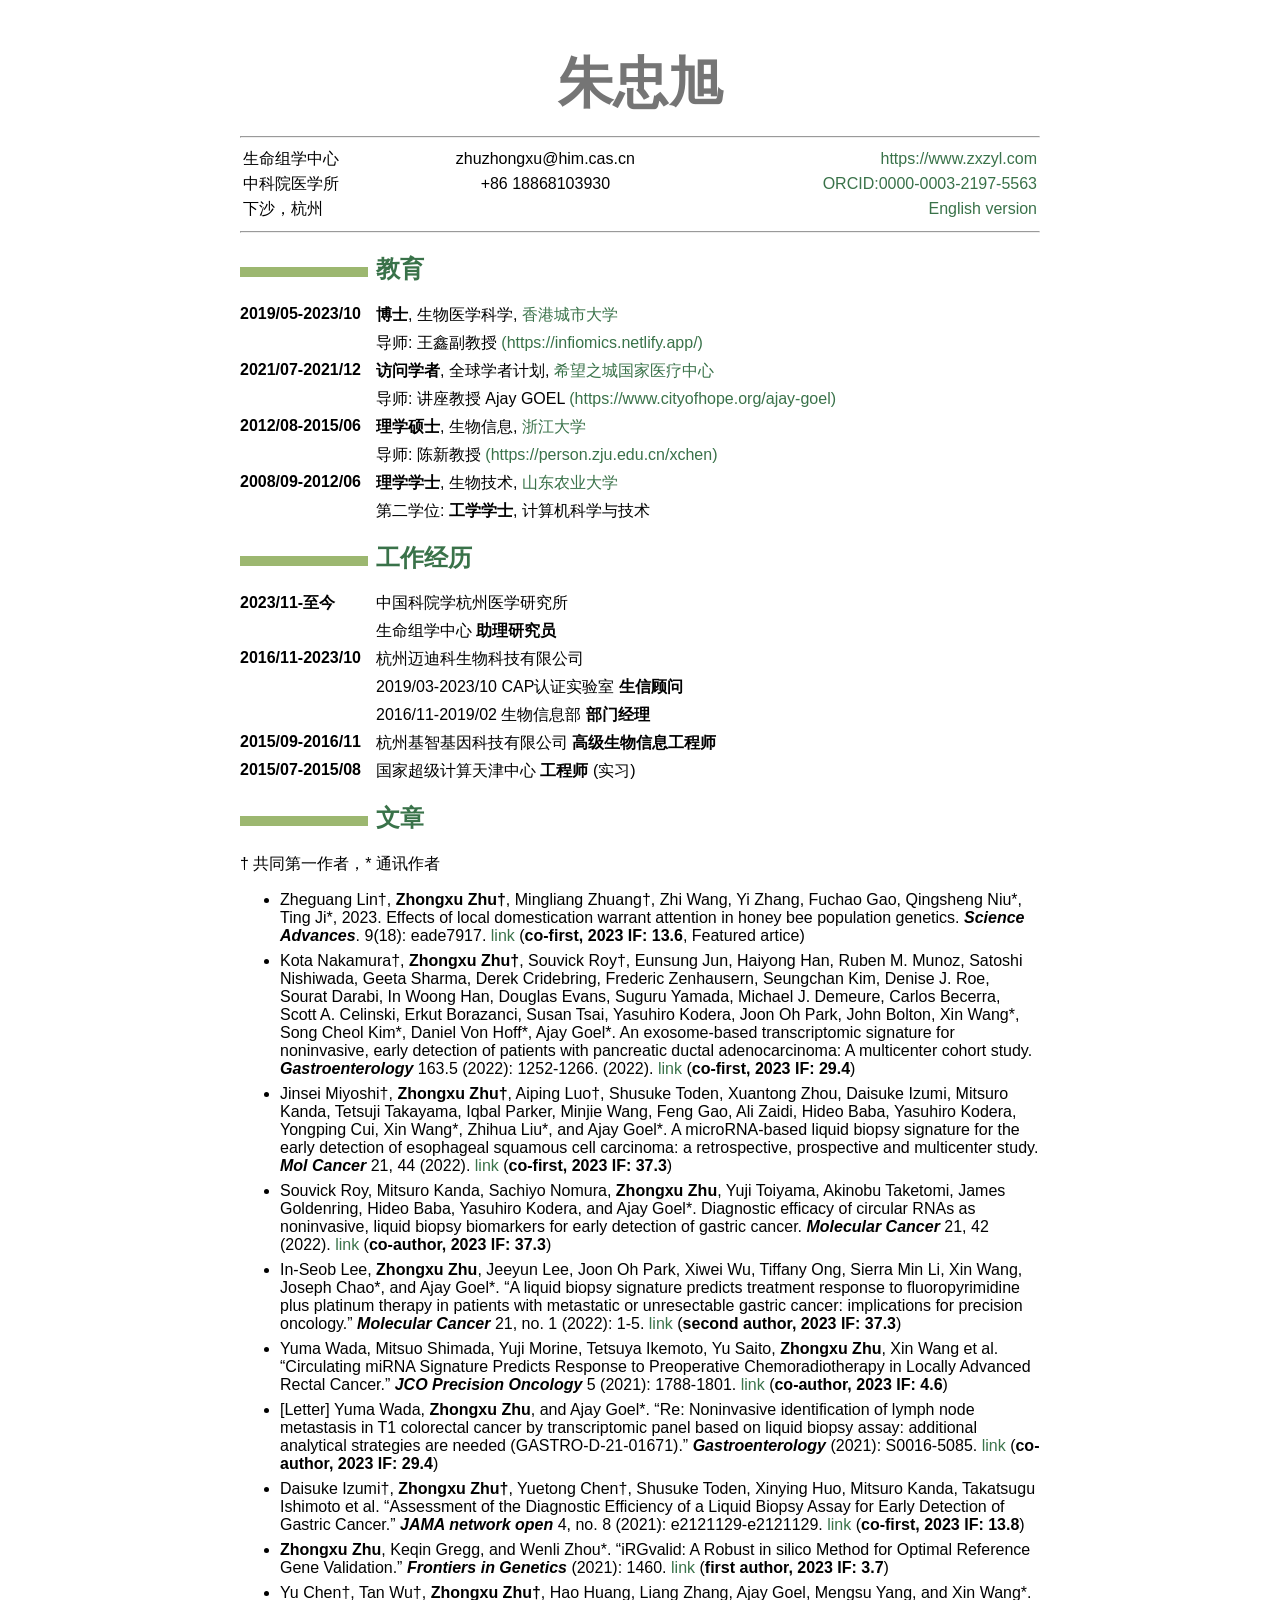
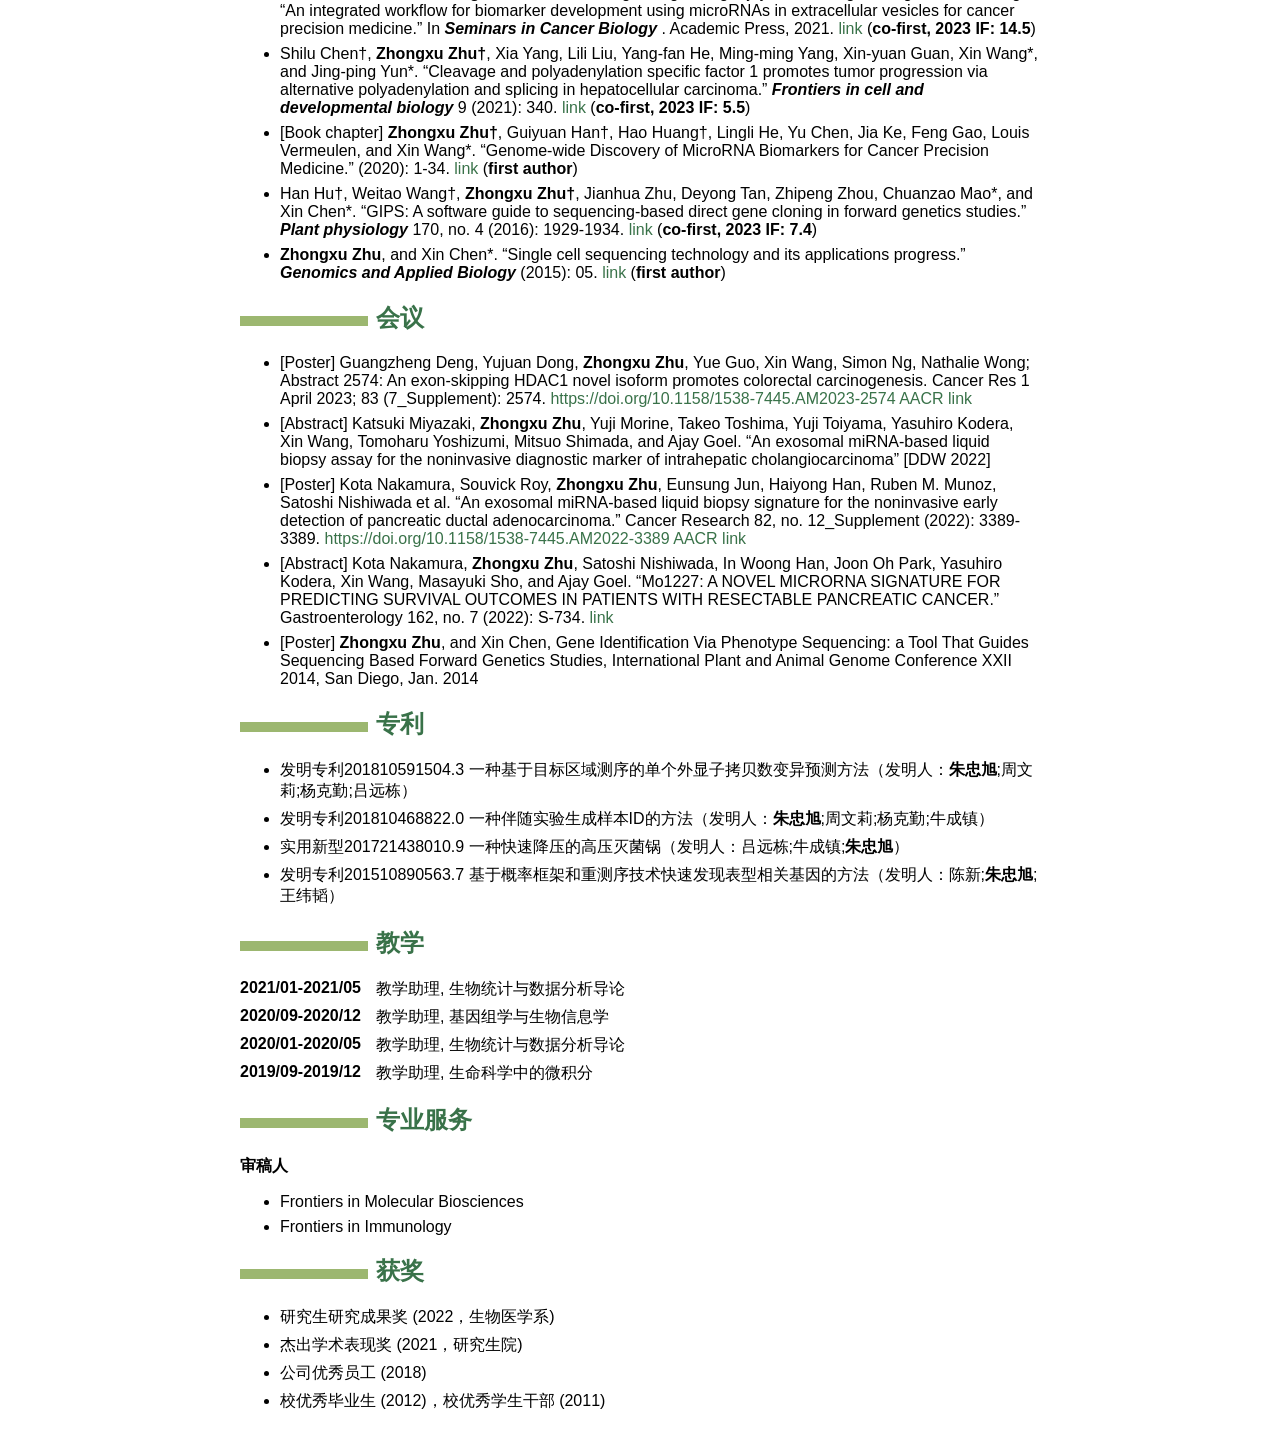
==== commit 88c8202d: "update" ====
--- a/docs/ch.html
+++ b/docs/ch.html
@@ -116,18 +116,18 @@
 <table>
 <tbody>
 <tr class="odd">
-<td style="text-align: left;">香港城市大学</td>
-<td>zhongxu.zhu@my.cityu.edu.hk</td>
+<td style="text-align: left;">生命组学中心</td>
+<td style="text-align: center;">zhuzhongxu@him.cas.cn</td>
 <td style="text-align: right;"><a href="https://www.zxzyl.com" class="uri" target="_blank">https://www.zxzyl.com</a></td>
 </tr>
 <tr class="even">
-<td style="text-align: left;">达之路83</td>
-<td>+86 18868103930</td>
+<td style="text-align: left;">中科院医学所</td>
+<td style="text-align: center;">+86 18868103930</td>
 <td style="text-align: right;"><a href="https://orcid.org/0000-0003-2197-5563" target="_blank">ORCID:0000-0003-2197-5563</a></td>
 </tr>
 <tr class="odd">
-<td style="text-align: left;">九龙，香港</td>
-<td></td>
+<td style="text-align: left;">下沙，杭州</td>
+<td style="text-align: center;"></td>
 <td style="text-align: right;"><a href="https://www.zxzyl.com/resume/index.html" target="_blank">English version</a></td>
 </tr>
 </tbody>
@@ -135,7 +135,7 @@
 <hr />
 <h2 id="教育">教育</h2>
 <dl>
-<dt>2019/05-2023/07</dt>
+<dt>2019/05-2023/10</dt>
 <dd><p><strong>博士</strong>, 生物医学科学, <a href="https://www.cityu.edu.hk" target="_blank">香港城市大学</a></p>
 <p>导师: 王鑫副教授 <a href="https://infiomics.netlify.app/" target="_blank">(https://infiomics.netlify.app/)</a></p>
 </dd>
@@ -154,12 +154,16 @@
 </dl>
 <h2 id="工作经历">工作经历</h2>
 <dl>
-<dt>2016/11-今</dt>
+<dt>2023/11-至今</dt>
+<dd><p>中国科院学杭州医学研究所</p>
+<p>生命组学中心 <strong>助理研究员</strong></p>
+</dd>
+<dt>2016/11-2023/10</dt>
 <dd><p>杭州迈迪科生物科技有限公司</p>
-<p>2019/03-今 CAP认证实验室 <strong>生信顾问</strong></p>
+<p>2019/03-2023/10 CAP认证实验室 <strong>生信顾问</strong></p>
 <p>2016/11-2019/02 生物信息部 <strong>部门经理</strong></p>
 </dd>
-<dt>2015/09-2016/10</dt>
+<dt>2015/09-2016/11</dt>
 <dd>杭州基智基因科技有限公司 <strong>高级生物信息工程师</strong>
 </dd>
 <dt>2015/07-2015/08</dt>
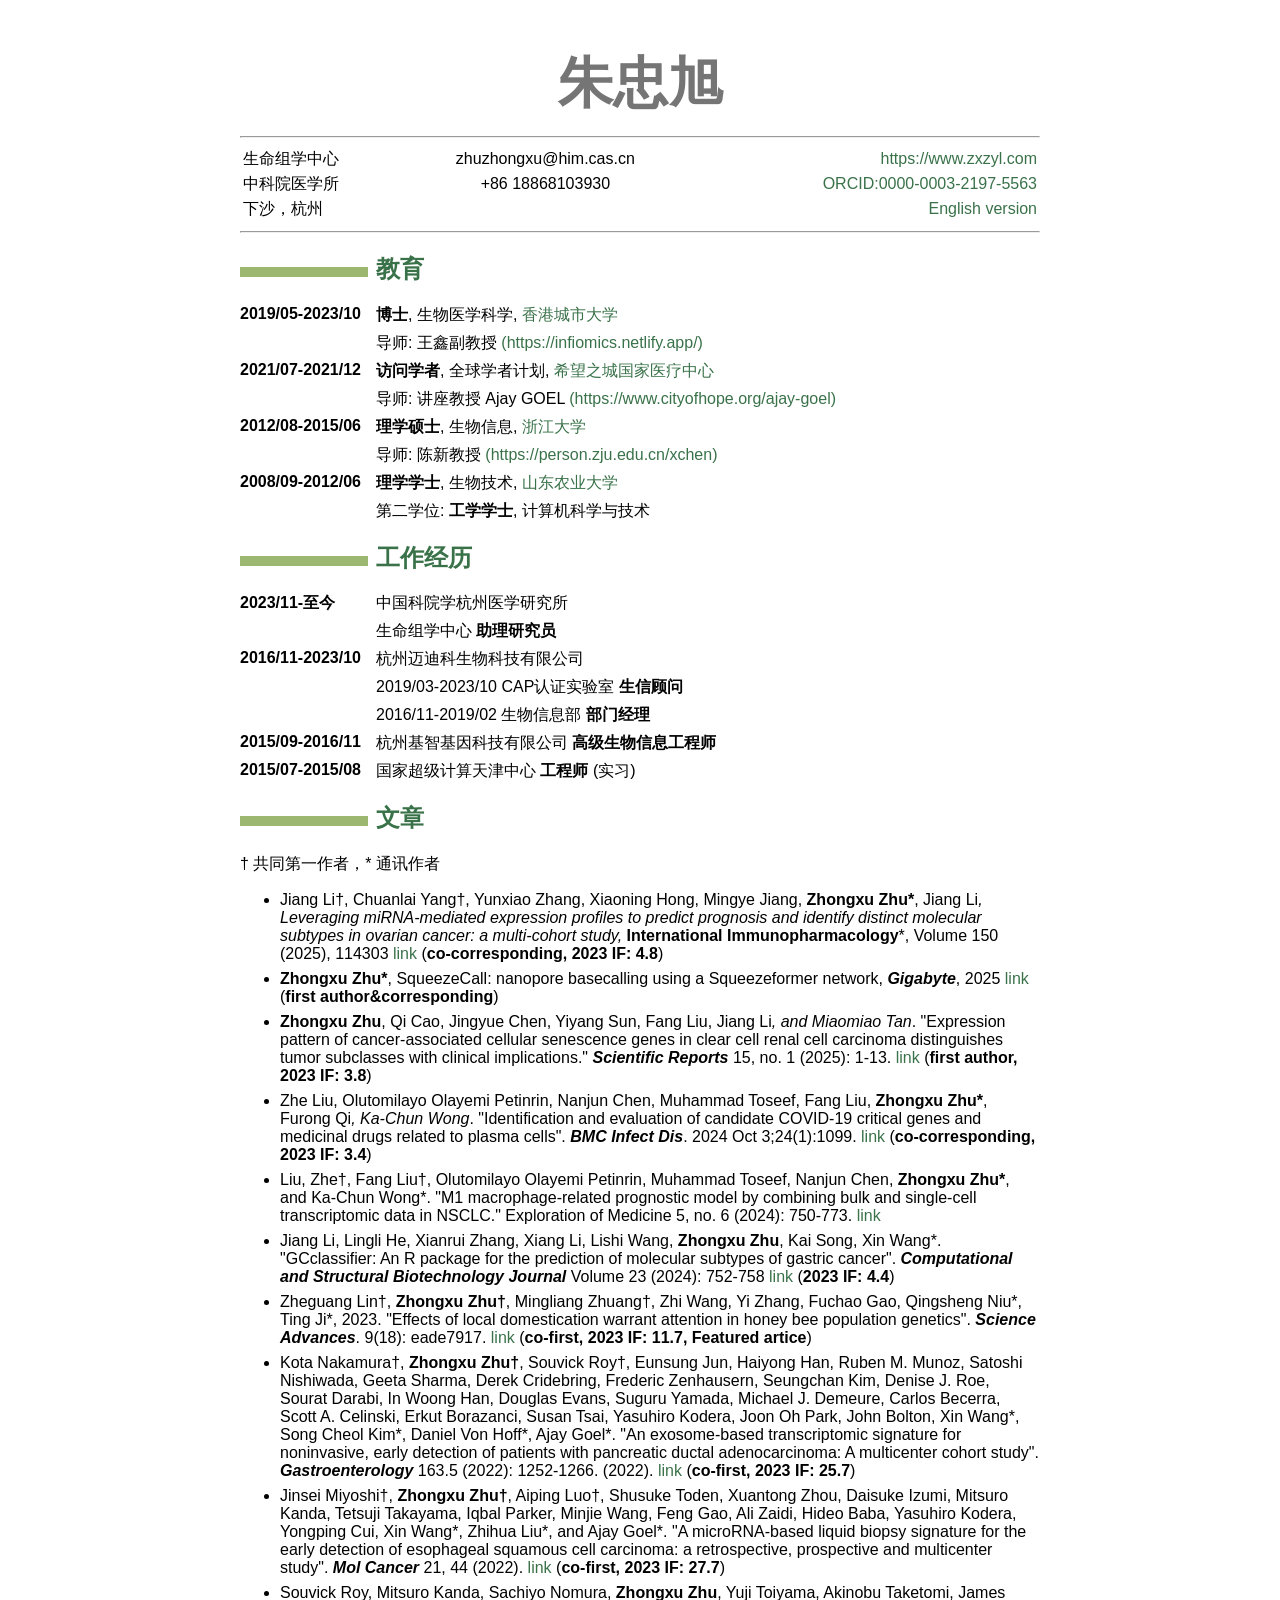
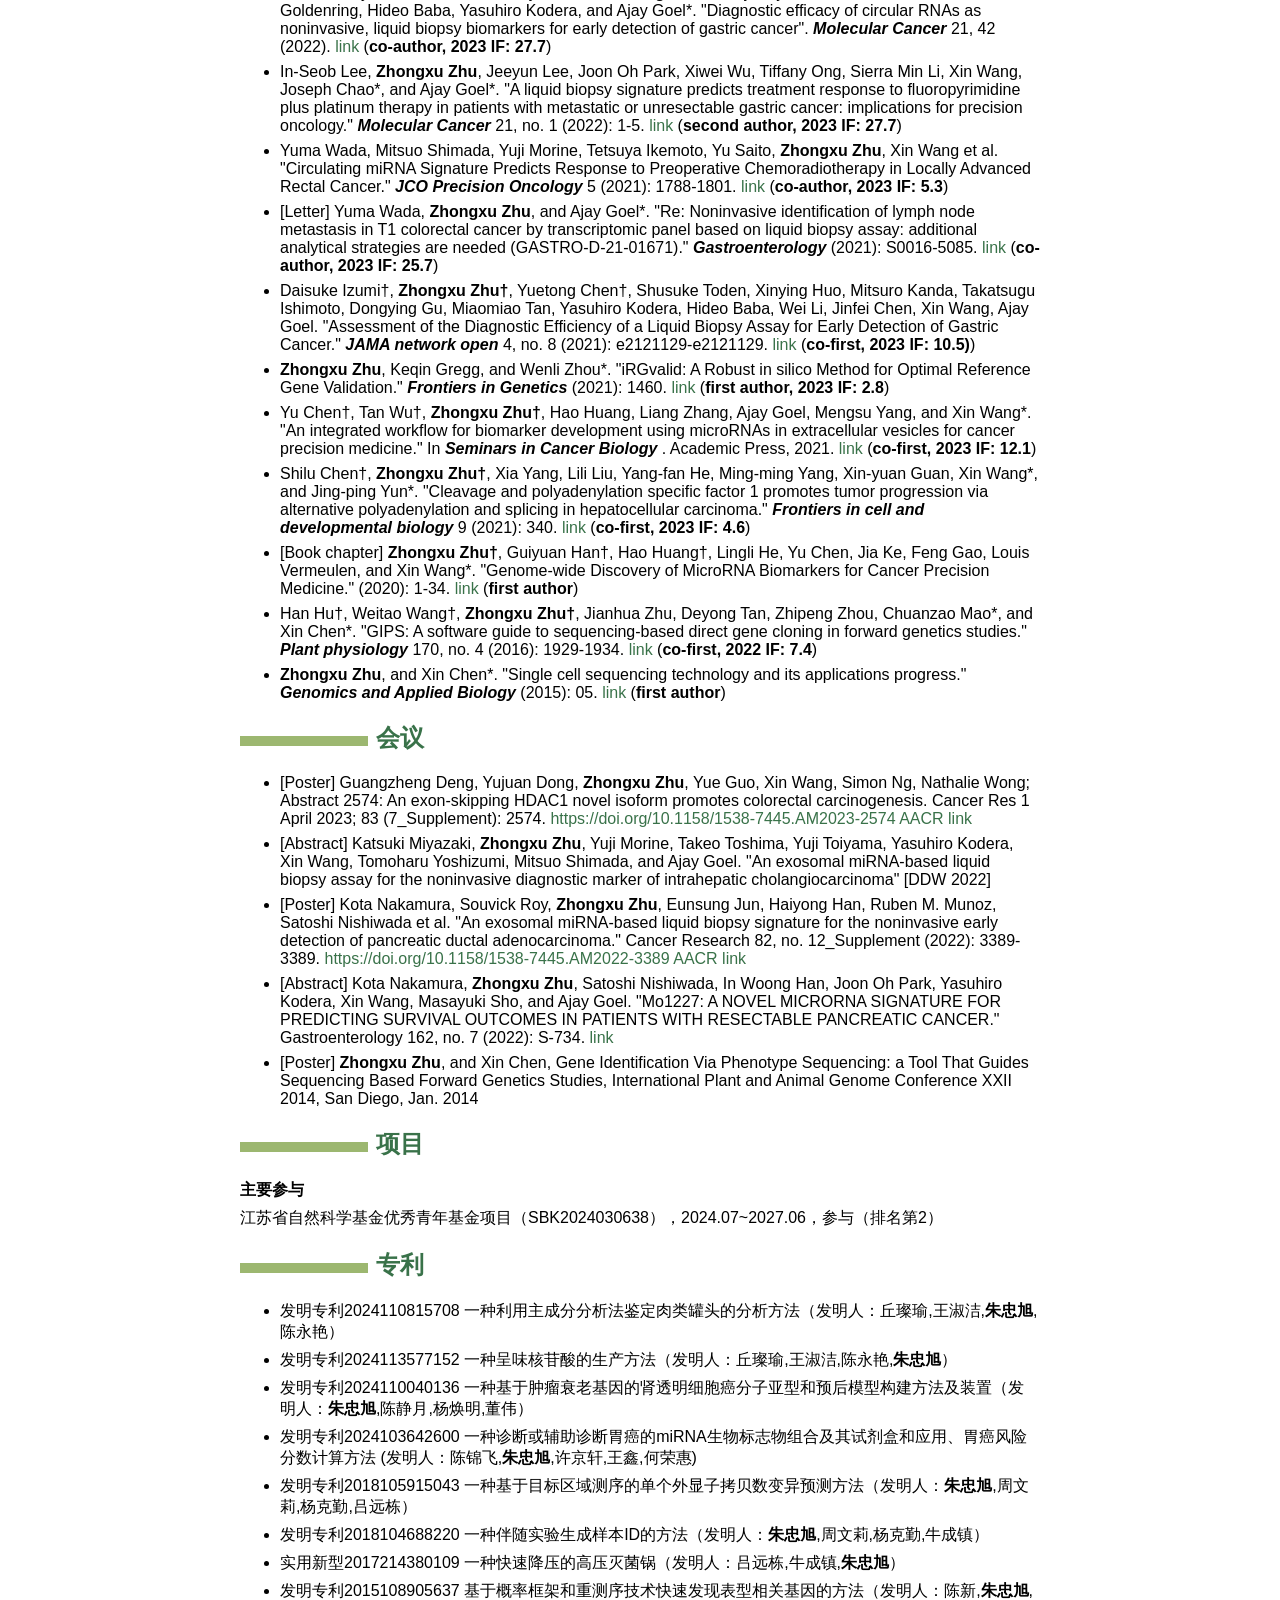
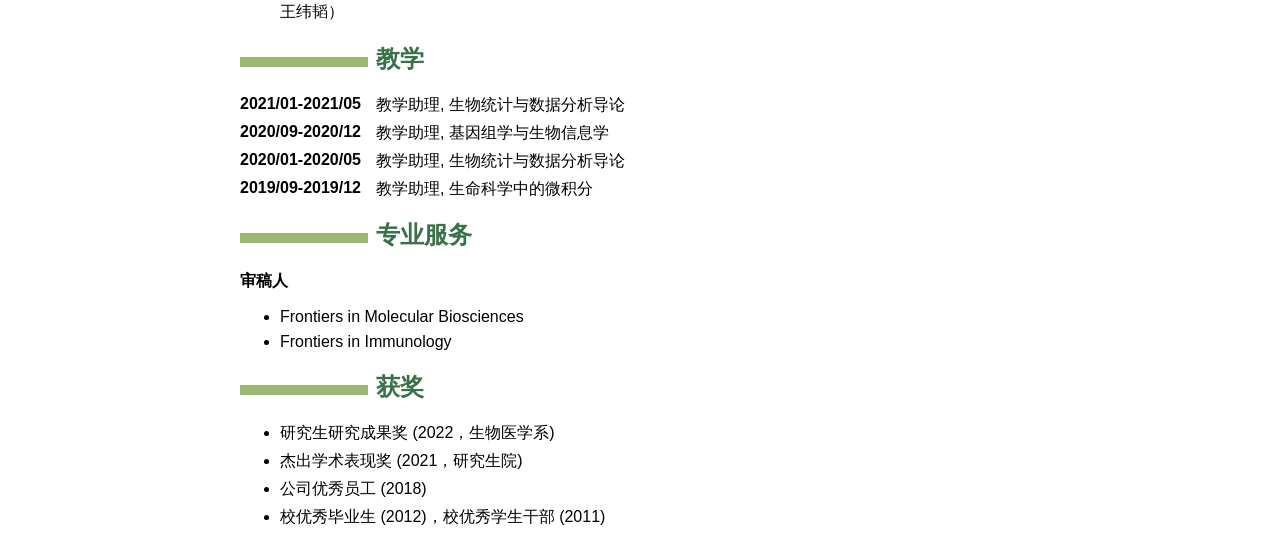
==== commit 30287e93: "update 292501" ====
--- a/docs/ch.html
+++ b/docs/ch.html
@@ -1,19 +1,11 @@
-<!DOCTYPE html>
-<html xmlns="http://www.w3.org/1999/xhtml" lang="" xml:lang="">
+<!DOCTYPE html PUBLIC "-//W3C//DTD XHTML 1.0 Transitional//EN" "http://www.w3.org/TR/xhtml1/DTD/xhtml1-transitional.dtd">
+<html xmlns="http://www.w3.org/1999/xhtml">
 <head>
-  <meta charset="utf-8" />
+  <meta http-equiv="Content-Type" content="text/html; charset=utf-8" />
+  <meta http-equiv="Content-Style-Type" content="text/css" />
   <meta name="generator" content="pandoc" />
-  <meta name="viewport" content="width=device-width, initial-scale=1.0, user-scalable=yes" />
   <title>full.Ch</title>
-  <style type="text/css">
-      code{white-space: pre-wrap;}
-      span.smallcaps{font-variant: small-caps;}
-      span.underline{text-decoration: underline;}
-      div.column{display: inline-block; vertical-align: top; width: 50%;}
-  </style>
-  <!--[if lt IE 9]>
-    <script src="//cdnjs.cloudflare.com/ajax/libs/html5shiv/3.7.3/html5shiv-printshiv.min.js"></script>
-  <![endif]-->
+  <style type="text/css">code{white-space: pre;}</style>
   <style type="text/css">
   /*
    * Copyright 2013 Christophe-Marie Duquesne <chmd@chmd.fr>
@@ -116,19 +108,19 @@
 <table>
 <tbody>
 <tr class="odd">
-<td style="text-align: left;">生命组学中心</td>
-<td style="text-align: center;">zhuzhongxu@him.cas.cn</td>
-<td style="text-align: right;"><a href="https://www.zxzyl.com" class="uri" target="_blank">https://www.zxzyl.com</a></td>
+<td align="left">生命组学中心</td>
+<td align="center">zhuzhongxu@him.cas.cn</td>
+<td align="right"><a href="https://www.zxzyl.com">https://www.zxzyl.com</a></td>
 </tr>
 <tr class="even">
-<td style="text-align: left;">中科院医学所</td>
-<td style="text-align: center;">+86 18868103930</td>
-<td style="text-align: right;"><a href="https://orcid.org/0000-0003-2197-5563" target="_blank">ORCID:0000-0003-2197-5563</a></td>
+<td align="left">中科院医学所</td>
+<td align="center">+86 18868103930</td>
+<td align="right"><a href="https://orcid.org/0000-0003-2197-5563">ORCID:0000-0003-2197-5563</a></td>
 </tr>
 <tr class="odd">
-<td style="text-align: left;">下沙，杭州</td>
-<td style="text-align: center;"></td>
-<td style="text-align: right;"><a href="https://www.zxzyl.com/resume/index.html" target="_blank">English version</a></td>
+<td align="left">下沙，杭州</td>
+<td align="center"></td>
+<td align="right"><a href="https://www.zxzyl.com/resume/index.html">English version</a></td>
 </tr>
 </tbody>
 </table>
@@ -136,19 +128,19 @@
 <h2 id="教育">教育</h2>
 <dl>
 <dt>2019/05-2023/10</dt>
-<dd><p><strong>博士</strong>, 生物医学科学, <a href="https://www.cityu.edu.hk" target="_blank">香港城市大学</a></p>
-<p>导师: 王鑫副教授 <a href="https://infiomics.netlify.app/" target="_blank">(https://infiomics.netlify.app/)</a></p>
+<dd><p><strong>博士</strong>, 生物医学科学, <a href="https://www.cityu.edu.hk">香港城市大学</a></p>
+<p>导师: 王鑫副教授 <a href="https://infiomics.netlify.app/">(https://infiomics.netlify.app/)</a></p>
 </dd>
 <dt>2021/07-2021/12</dt>
-<dd><p><strong>访问学者</strong>, 全球学者计划, <a href="https://www.cityofhope.org/homepage" target="_blank">希望之城国家医疗中心</a></p>
-<p>导师: 讲座教授 Ajay GOEL <a href="https://www.cityofhope.org/ajay-goel" target="_blank">(https://www.cityofhope.org/ajay-goel)</a></p>
+<dd><p><strong>访问学者</strong>, 全球学者计划, <a href="https://www.cityofhope.org/homepage">希望之城国家医疗中心</a></p>
+<p>导师: 讲座教授 Ajay GOEL <a href="https://www.cityofhope.org/ajay-goel">(https://www.cityofhope.org/ajay-goel)</a></p>
 </dd>
 <dt>2012/08-2015/06</dt>
-<dd><p><strong>理学硕士</strong>, 生物信息, <a href="https://www.zju.edu.cn" target="_blank">浙江大学</a></p>
-<p>导师: 陈新教授 <a href="https://person.zju.edu.cn/xchen" target="_blank">(https://person.zju.edu.cn/xchen)</a></p>
+<dd><p><strong>理学硕士</strong>, 生物信息, <a href="https://www.zju.edu.cn">浙江大学</a></p>
+<p>导师: 陈新教授 <a href="https://person.zju.edu.cn/xchen">(https://person.zju.edu.cn/xchen)</a></p>
 </dd>
 <dt>2008/09-2012/06</dt>
-<dd><p><strong>理学学士</strong>, 生物技术, <a href="https://www.sdau.edu.cn" target="_blank">山东农业大学</a></p>
+<dd><p><strong>理学学士</strong>, 生物技术, <a href="https://www.sdau.edu.cn">山东农业大学</a></p>
 <p>第二学位: <strong>工学学士</strong>, 计算机科学与技术</p>
 </dd>
 </dl>
@@ -164,58 +156,71 @@
 <p>2016/11-2019/02 生物信息部 <strong>部门经理</strong></p>
 </dd>
 <dt>2015/09-2016/11</dt>
-<dd>杭州基智基因科技有限公司 <strong>高级生物信息工程师</strong>
+<dd><p>杭州基智基因科技有限公司 <strong>高级生物信息工程师</strong></p>
 </dd>
 <dt>2015/07-2015/08</dt>
-<dd>国家超级计算天津中心 <strong>工程师</strong> (实习)
+<dd><p>国家超级计算天津中心 <strong>工程师</strong> (实习)</p>
 </dd>
 </dl>
 <h2 id="文章">文章</h2>
 <p>† 共同第一作者，* 通讯作者</p>
 <ul>
-<li><p>Zheguang Lin†, <strong>Zhongxu Zhu†</strong>, Mingliang Zhuang†, Zhi Wang, Yi Zhang, Fuchao Gao, Qingsheng Niu*, Ting Ji*, 2023. Effects of local domestication warrant attention in honey bee population genetics. <strong><em>Science Advances</em></strong>. 9(18): eade7917. <a href="https://doi.org/10.1126/sciadv.ade7917" target="_blank">link</a> (<strong>co-first, 2023 IF: 13.6</strong>, Featured artice)</p></li>
-<li><p>Kota Nakamura†, <strong>Zhongxu Zhu†</strong>, Souvick Roy†, Eunsung Jun, Haiyong Han, Ruben M. Munoz, Satoshi Nishiwada, Geeta Sharma, Derek Cridebring, Frederic Zenhausern, Seungchan Kim, Denise J. Roe, Sourat Darabi, In Woong Han, Douglas Evans, Suguru Yamada, Michael J. Demeure, Carlos Becerra, Scott A. Celinski, Erkut Borazanci, Susan Tsai, Yasuhiro Kodera, Joon Oh Park, John Bolton, Xin Wang*, Song Cheol Kim*, Daniel Von Hoff*, Ajay Goel*. An exosome-based transcriptomic signature for noninvasive, early detection of patients with pancreatic ductal adenocarcinoma: A multicenter cohort study. <strong><em>Gastroenterology</em></strong> 163.5 (2022): 1252-1266. (2022). <a href="https://doi.org/10.1053/j.gastro.2022.06.090" target="_blank">link</a> (<strong>co-first, 2023 IF: 29.4</strong>)</p></li>
-<li><p>Jinsei Miyoshi†, <strong>Zhongxu Zhu†</strong>, Aiping Luo†, Shusuke Toden, Xuantong Zhou, Daisuke Izumi, Mitsuro Kanda, Tetsuji Takayama, Iqbal Parker, Minjie Wang, Feng Gao, Ali Zaidi, Hideo Baba, Yasuhiro Kodera, Yongping Cui, Xin Wang*, Zhihua Liu*, and Ajay Goel*. A microRNA-based liquid biopsy signature for the early detection of esophageal squamous cell carcinoma: a retrospective, prospective and multicenter study. <strong><em>Mol Cancer</em></strong> 21, 44 (2022). <a href="https://doi.org/10.1186/s12943-022-01507-x" target="_blank">link</a> (<strong>co-first, 2023 IF: 37.3</strong>)</p></li>
-<li><p>Souvick Roy, Mitsuro Kanda, Sachiyo Nomura, <strong>Zhongxu Zhu</strong>, Yuji Toiyama, Akinobu Taketomi, James Goldenring, Hideo Baba, Yasuhiro Kodera, and Ajay Goel*. Diagnostic efficacy of circular RNAs as noninvasive, liquid biopsy biomarkers for early detection of gastric cancer. <strong><em>Molecular Cancer</em></strong> 21, 42 (2022). <a href="https://doi.org/10.1186/s12943-022-01527-7" target="_blank">link</a> (<strong>co-author, 2023 IF: 37.3</strong>)</p></li>
-<li><p>In-Seob Lee, <strong>Zhongxu Zhu</strong>, Jeeyun Lee, Joon Oh Park, Xiwei Wu, Tiffany Ong, Sierra Min Li, Xin Wang, Joseph Chao*, and Ajay Goel*. “A liquid biopsy signature predicts treatment response to fluoropyrimidine plus platinum therapy in patients with metastatic or unresectable gastric cancer: implications for precision oncology.” <strong><em>Molecular Cancer</em></strong> 21, no. 1 (2022): 1-5. <a href="https://doi.org/10.1186/s12943-021-01483-8" target="_blank">link</a> (<strong>second author, 2023 IF: 37.3</strong>)</p></li>
-<li><p>Yuma Wada, Mitsuo Shimada, Yuji Morine, Tetsuya Ikemoto, Yu Saito, <strong>Zhongxu Zhu</strong>, Xin Wang et al. “Circulating miRNA Signature Predicts Response to Preoperative Chemoradiotherapy in Locally Advanced Rectal Cancer.” <strong><em>JCO Precision Oncology</em></strong> 5 (2021): 1788-1801. <a href="https://doi.org/10.1200/PO.21.00015" target="_blank">link</a> (<strong>co-author, 2023 IF: 4.6</strong>)</p></li>
-<li><p>[Letter] Yuma Wada, <strong>Zhongxu Zhu</strong>, and Ajay Goel*. “Re: Noninvasive identification of lymph node metastasis in T1 colorectal cancer by transcriptomic panel based on liquid biopsy assay: additional analytical strategies are needed (GASTRO-D-21-01671).” <strong><em>Gastroenterology</em></strong> (2021): S0016-5085. <a href="https://doi.org/10.1053/j.gastro.2021.09.013" target="_blank">link</a> (<strong>co-author, 2023 IF: 29.4</strong>)</p></li>
-<li><p>Daisuke Izumi†, <strong>Zhongxu Zhu†</strong>, Yuetong Chen†, Shusuke Toden, Xinying Huo, Mitsuro Kanda, Takatsugu Ishimoto et al. “Assessment of the Diagnostic Efficiency of a Liquid Biopsy Assay for Early Detection of Gastric Cancer.” <strong><em>JAMA network open</em></strong> 4, no. 8 (2021): e2121129-e2121129. <a href="https://doi.org/10.1001/jamanetworkopen.2021.21129" target="_blank">link</a> (<strong>co-first, 2023 IF: 13.8</strong>)</p></li>
-<li><p><strong>Zhongxu Zhu</strong>, Keqin Gregg, and Wenli Zhou*. “iRGvalid: A Robust in silico Method for Optimal Reference Gene Validation.” <strong><em>Frontiers in Genetics</em></strong> (2021): 1460. <a href="https://doi.org/10.3389/fgene.2021.716653" target="_blank">link</a> (<strong>first author, 2023 IF: 3.7</strong>)</p></li>
-<li><p>Yu Chen†, Tan Wu†, <strong>Zhongxu Zhu†</strong>, Hao Huang, Liang Zhang, Ajay Goel, Mengsu Yang, and Xin Wang*. “An integrated workflow for biomarker development using microRNAs in extracellular vesicles for cancer precision medicine.” In <strong><em>Seminars in Cancer Biology</em></strong> . Academic Press, 2021. <a href="https://doi.org/10.1016/j.semcancer.2021.03.011" target="_blank">link</a> (<strong>co-first, 2023 IF: 14.5</strong>)</p></li>
-<li><p>Shilu Chen†, <strong>Zhongxu Zhu†</strong>, Xia Yang, Lili Liu, Yang-fan He, Ming-ming Yang, Xin-yuan Guan, Xin Wang*, and Jing-ping Yun*. “Cleavage and polyadenylation specific factor 1 promotes tumor progression via alternative polyadenylation and splicing in hepatocellular carcinoma.” <strong><em>Frontiers in cell and developmental biology</em></strong> 9 (2021): 340. <a href="https://doi.org/10.3389/fcell.2021.616835" target="_blank">link</a> (<strong>co-first, 2023 IF: 5.5</strong>)</p></li>
-<li><p>[Book chapter] <strong>Zhongxu Zhu†</strong>, Guiyuan Han†, Hao Huang†, Lingli He, Yu Chen, Jia Ke, Feng Gao, Louis Vermeulen, and Xin Wang*. “Genome-wide Discovery of MicroRNA Biomarkers for Cancer Precision Medicine.” (2020): 1-34. <a href="https://doi.org/10.1039/9781788019958-00001" target="_blank">link</a> (<strong>first author</strong>)</p></li>
-<li><p>Han Hu†, Weitao Wang†, <strong>Zhongxu Zhu†</strong>, Jianhua Zhu, Deyong Tan, Zhipeng Zhou, Chuanzao Mao*, and Xin Chen*. “GIPS: A software guide to sequencing-based direct gene cloning in forward genetics studies.” <strong><em>Plant physiology</em></strong> 170, no. 4 (2016): 1929-1934. <a href="http://dx.doi.org/10.1104/pp.15.01327" target="_blank">link</a> (<strong>co-first, 2023 IF: 7.4</strong>)</p></li>
-<li><p><strong>Zhongxu Zhu</strong>, and Xin Chen*. “Single cell sequencing technology and its applications progress.” <strong><em>Genomics and Applied Biology</em></strong> (2015): 05. <a href="http://dx.doi.org/10.13417/j.gab.034.000902" target="_blank">link</a> (<strong>first author</strong>)</p></li>
+<li><p>Jiang Li†, Chuanlai Yang†, Yunxiao Zhang, Xiaoning Hong, Mingye Jiang, <strong>Zhongxu Zhu*</strong>, Jiang Li<em>, Leveraging miRNA-mediated expression profiles to predict prognosis and identify distinct molecular subtypes in ovarian cancer: a multi-cohort study, </em><strong>International Immunopharmacology</strong>*, Volume 150 (2025), 114303 <a href="https://doi.org/10.1016/j.intimp.2025.114303.">link</a> (<strong>co-corresponding, 2023 IF: 4.8</strong>)</p></li>
+<li><p><strong>Zhongxu Zhu*</strong>, SqueezeCall: nanopore basecalling using a Squeezeformer network, <strong><em>Gigabyte</em></strong>, 2025 <a href="https://doi.org/10.46471/gigabyte.148">link</a> (<strong>first author&amp;corresponding</strong>)</p></li>
+<li><p><strong>Zhongxu Zhu</strong>, Qi Cao, Jingyue Chen, Yiyang Sun, Fang Liu, Jiang Li<em>, and Miaomiao Tan</em>. &quot;Expression pattern of cancer-associated cellular senescence genes in clear cell renal cell carcinoma distinguishes tumor subclasses with clinical implications.&quot; <strong><em>Scientific Reports</em></strong> 15, no. 1 (2025): 1-13. <a href="https://doi.org/10.1038/s41598-024-84620-9">link</a> (<strong>first author, 2023 IF: 3.8</strong>)</p></li>
+<li><p>Zhe Liu, Olutomilayo Olayemi Petinrin, Nanjun Chen, Muhammad Toseef, Fang Liu, <strong>Zhongxu Zhu*</strong>, Furong Qi<em>, Ka-Chun Wong</em>. &quot;Identification and evaluation of candidate COVID-19 critical genes and medicinal drugs related to plasma cells&quot;. <strong><em>BMC Infect Dis</em></strong>. 2024 Oct 3;24(1):1099. <a href="https://doi.org/10.1186/s12879-024-10000-3">link</a> (<strong>co-corresponding, 2023 IF: 3.4</strong>)</p></li>
+<li><p>Liu, Zhe†, Fang Liu†, Olutomilayo Olayemi Petinrin, Muhammad Toseef, Nanjun Chen, <strong>Zhongxu Zhu*</strong>, and Ka-Chun Wong*. &quot;M1 macrophage-related prognostic model by combining bulk and single-cell transcriptomic data in NSCLC.&quot; Exploration of Medicine 5, no. 6 (2024): 750-773. <a href="https://doi.org/10.37349/emed.2024.00254">link</a></p></li>
+<li><p>Jiang Li, Lingli He, Xianrui Zhang, Xiang Li, Lishi Wang, <strong>Zhongxu Zhu</strong>, Kai Song, Xin Wang*. &quot;GCclassifier: An R package for the prediction of molecular subtypes of gastric cancer&quot;. <strong><em>Computational and Structural Biotechnology Journal</em></strong> Volume 23 (2024): 752-758 <a href="https://doi.org/10.1016/j.csbj.2024.01.010">link</a> (<strong>2023 IF: 4.4</strong>)</p></li>
+<li><p>Zheguang Lin†, <strong>Zhongxu Zhu†</strong>, Mingliang Zhuang†, Zhi Wang, Yi Zhang, Fuchao Gao, Qingsheng Niu*, Ting Ji*, 2023. &quot;Effects of local domestication warrant attention in honey bee population genetics&quot;. <strong><em>Science Advances</em></strong>. 9(18): eade7917. <a href="https://doi.org/10.1126/sciadv.ade7917">link</a> (<strong>co-first, 2023 IF: 11.7, Featured artice</strong>)</p></li>
+<li><p>Kota Nakamura†, <strong>Zhongxu Zhu†</strong>, Souvick Roy†, Eunsung Jun, Haiyong Han, Ruben M. Munoz, Satoshi Nishiwada, Geeta Sharma, Derek Cridebring, Frederic Zenhausern, Seungchan Kim, Denise J. Roe, Sourat Darabi, In Woong Han, Douglas Evans, Suguru Yamada, Michael J. Demeure, Carlos Becerra, Scott A. Celinski, Erkut Borazanci, Susan Tsai, Yasuhiro Kodera, Joon Oh Park, John Bolton, Xin Wang*, Song Cheol Kim*, Daniel Von Hoff*, Ajay Goel*. &quot;An exosome-based transcriptomic signature for noninvasive, early detection of patients with pancreatic ductal adenocarcinoma: A multicenter cohort study&quot;. <strong><em>Gastroenterology</em></strong> 163.5 (2022): 1252-1266. (2022). <a href="https://doi.org/10.1053/j.gastro.2022.06.090">link</a> (<strong>co-first, 2023 IF: 25.7</strong>)</p></li>
+<li><p>Jinsei Miyoshi†, <strong>Zhongxu Zhu†</strong>, Aiping Luo†, Shusuke Toden, Xuantong Zhou, Daisuke Izumi, Mitsuro Kanda, Tetsuji Takayama, Iqbal Parker, Minjie Wang, Feng Gao, Ali Zaidi, Hideo Baba, Yasuhiro Kodera, Yongping Cui, Xin Wang*, Zhihua Liu*, and Ajay Goel*. &quot;A microRNA-based liquid biopsy signature for the early detection of esophageal squamous cell carcinoma: a retrospective, prospective and multicenter study&quot;. <strong><em>Mol Cancer</em></strong> 21, 44 (2022). <a href="https://doi.org/10.1186/s12943-022-01507-x">link</a> (<strong>co-first, 2023 IF: 27.7</strong>)</p></li>
+<li><p>Souvick Roy, Mitsuro Kanda, Sachiyo Nomura, <strong>Zhongxu Zhu</strong>, Yuji Toiyama, Akinobu Taketomi, James Goldenring, Hideo Baba, Yasuhiro Kodera, and Ajay Goel*. &quot;Diagnostic efficacy of circular RNAs as noninvasive, liquid biopsy biomarkers for early detection of gastric cancer&quot;. <strong><em>Molecular Cancer</em></strong> 21, 42 (2022). <a href="https://doi.org/10.1186/s12943-022-01527-7">link</a> (<strong>co-author, 2023 IF: 27.7</strong>)</p></li>
+<li><p>In-Seob Lee, <strong>Zhongxu Zhu</strong>, Jeeyun Lee, Joon Oh Park, Xiwei Wu, Tiffany Ong, Sierra Min Li, Xin Wang, Joseph Chao*, and Ajay Goel*. &quot;A liquid biopsy signature predicts treatment response to fluoropyrimidine plus platinum therapy in patients with metastatic or unresectable gastric cancer: implications for precision oncology.&quot; <strong><em>Molecular Cancer</em></strong> 21, no. 1 (2022): 1-5. <a href="https://doi.org/10.1186/s12943-021-01483-8">link</a> (<strong>second author, 2023 IF: 27.7</strong>)</p></li>
+<li><p>Yuma Wada, Mitsuo Shimada, Yuji Morine, Tetsuya Ikemoto, Yu Saito, <strong>Zhongxu Zhu</strong>, Xin Wang et al. &quot;Circulating miRNA Signature Predicts Response to Preoperative Chemoradiotherapy in Locally Advanced Rectal Cancer.&quot; <strong><em>JCO Precision Oncology</em></strong> 5 (2021): 1788-1801. <a href="https://doi.org/10.1200/PO.21.00015">link</a> (<strong>co-author, 2023 IF: 5.3</strong>)</p></li>
+<li><p>[Letter] Yuma Wada, <strong>Zhongxu Zhu</strong>, and Ajay Goel*. &quot;Re: Noninvasive identification of lymph node metastasis in T1 colorectal cancer by transcriptomic panel based on liquid biopsy assay: additional analytical strategies are needed (GASTRO-D-21-01671).&quot; <strong><em>Gastroenterology</em></strong> (2021): S0016-5085. <a href="https://doi.org/10.1053/j.gastro.2021.09.013">link</a> (<strong>co-author, 2023 IF: 25.7</strong>)</p></li>
+<li><p>Daisuke Izumi†, <strong>Zhongxu Zhu†</strong>, Yuetong Chen†, Shusuke Toden, Xinying Huo, Mitsuro Kanda, Takatsugu Ishimoto, Dongying Gu, Miaomiao Tan, Yasuhiro Kodera, Hideo Baba, Wei Li, Jinfei Chen, Xin Wang, Ajay Goel. &quot;Assessment of the Diagnostic Efficiency of a Liquid Biopsy Assay for Early Detection of Gastric Cancer.&quot; <strong><em>JAMA network open</em></strong> 4, no. 8 (2021): e2121129-e2121129. <a href="https://doi.org/10.1001/jamanetworkopen.2021.21129">link</a> (<strong>co-first, 2023 IF: 10.5)</strong>)</p></li>
+<li><p><strong>Zhongxu Zhu</strong>, Keqin Gregg, and Wenli Zhou*. &quot;iRGvalid: A Robust in silico Method for Optimal Reference Gene Validation.&quot; <strong><em>Frontiers in Genetics</em></strong> (2021): 1460. <a href="https://doi.org/10.3389/fgene.2021.716653">link</a> (<strong>first author, 2023 IF: 2.8</strong>)</p></li>
+<li><p>Yu Chen†, Tan Wu†, <strong>Zhongxu Zhu†</strong>, Hao Huang, Liang Zhang, Ajay Goel, Mengsu Yang, and Xin Wang*. &quot;An integrated workflow for biomarker development using microRNAs in extracellular vesicles for cancer precision medicine.&quot; In <strong><em>Seminars in Cancer Biology</em></strong> . Academic Press, 2021. <a href="https://doi.org/10.1016/j.semcancer.2021.03.011">link</a> (<strong>co-first, 2023 IF: 12.1</strong>)</p></li>
+<li><p>Shilu Chen†, <strong>Zhongxu Zhu†</strong>, Xia Yang, Lili Liu, Yang-fan He, Ming-ming Yang, Xin-yuan Guan, Xin Wang*, and Jing-ping Yun*. &quot;Cleavage and polyadenylation specific factor 1 promotes tumor progression via alternative polyadenylation and splicing in hepatocellular carcinoma.&quot; <strong><em>Frontiers in cell and developmental biology</em></strong> 9 (2021): 340. <a href="https://doi.org/10.3389/fcell.2021.616835">link</a> (<strong>co-first, 2023 IF: 4.6</strong>)</p></li>
+<li><p>[Book chapter] <strong>Zhongxu Zhu†</strong>, Guiyuan Han†, Hao Huang†, Lingli He, Yu Chen, Jia Ke, Feng Gao, Louis Vermeulen, and Xin Wang*. &quot;Genome-wide Discovery of MicroRNA Biomarkers for Cancer Precision Medicine.&quot; (2020): 1-34. <a href="https://doi.org/10.1039/9781788019958-00001">link</a> (<strong>first author</strong>)</p></li>
+<li><p>Han Hu†, Weitao Wang†, <strong>Zhongxu Zhu†</strong>, Jianhua Zhu, Deyong Tan, Zhipeng Zhou, Chuanzao Mao*, and Xin Chen*. &quot;GIPS: A software guide to sequencing-based direct gene cloning in forward genetics studies.&quot; <strong><em>Plant physiology</em></strong> 170, no. 4 (2016): 1929-1934. <a href="http://dx.doi.org/10.1104/pp.15.01327">link</a> (<strong>co-first, 2022 IF: 7.4</strong>)</p></li>
+<li><p><strong>Zhongxu Zhu</strong>, and Xin Chen*. &quot;Single cell sequencing technology and its applications progress.&quot; <strong><em>Genomics and Applied Biology</em></strong> (2015): 05. <a href="http://dx.doi.org/10.13417/j.gab.034.000902">link</a> (<strong>first author</strong>)</p></li>
 </ul>
 <h2 id="会议">会议</h2>
 <ul>
-<li><p>[Poster] Guangzheng Deng, Yujuan Dong, <strong>Zhongxu Zhu</strong>, Yue Guo, Xin Wang, Simon Ng, Nathalie Wong; Abstract 2574: An exon‐skipping HDAC1 novel isoform promotes colorectal carcinogenesis. Cancer Res 1 April 2023; 83 (7_Supplement): 2574. <a href="https://doi.org/10.1158/1538-7445.AM2023-2574" class="uri" target="_blank">https://doi.org/10.1158/1538-7445.AM2023-2574</a> <a href="https://aacrjournals.org/cancerres/article/82/12_Supplement/3389/700151" target="_blank">AACR link</a></p></li>
-<li><p>[Abstract] Katsuki Miyazaki, <strong>Zhongxu Zhu</strong>, Yuji Morine, Takeo Toshima, Yuji Toiyama, Yasuhiro Kodera, Xin Wang, Tomoharu Yoshizumi, Mitsuo Shimada, and Ajay Goel. “An exosomal miRNA-based liquid biopsy assay for the noninvasive diagnostic marker of intrahepatic cholangiocarcinoma” [DDW 2022]</p></li>
-<li><p>[Poster] Kota Nakamura, Souvick Roy, <strong>Zhongxu Zhu</strong>, Eunsung Jun, Haiyong Han, Ruben M. Munoz, Satoshi Nishiwada et al. “An exosomal miRNA-based liquid biopsy signature for the noninvasive early detection of pancreatic ductal adenocarcinoma.” Cancer Research 82, no. 12_Supplement (2022): 3389-3389. <a href="https://doi.org/10.1158/1538-7445.AM2022-3389" class="uri" target="_blank">https://doi.org/10.1158/1538-7445.AM2022-3389</a> <a href="https://aacrjournals.org/cancerres/article/82/12_Supplement/3389/700151" target="_blank">AACR link</a></p></li>
-<li><p>[Abstract] Kota Nakamura, <strong>Zhongxu Zhu</strong>, Satoshi Nishiwada, In Woong Han, Joon Oh Park, Yasuhiro Kodera, Xin Wang, Masayuki Sho, and Ajay Goel. “Mo1227: A NOVEL MICRORNA SIGNATURE FOR PREDICTING SURVIVAL OUTCOMES IN PATIENTS WITH RESECTABLE PANCREATIC CANCER.” Gastroenterology 162, no. 7 (2022): S-734. <a href="10.1016/S0016-5085(22)61732-3">link</a></p></li>
-<li><p>[Poster] <strong>Zhongxu Zhu</strong>, and Xin Chen, Gene Identification Via Phenotype Sequencing: a Tool That Guides Sequencing Based Forward Genetics Studies, International Plant and Animal Genome Conference XXII 2014, San Diego, Jan. 2014</p></li>
-</ul>
+<li><p>[Poster] Guangzheng Deng, Yujuan Dong, <strong>Zhongxu Zhu</strong>, Yue Guo, Xin Wang, Simon Ng, Nathalie Wong; Abstract 2574: An exon‐skipping HDAC1 novel isoform promotes colorectal carcinogenesis. Cancer Res 1 April 2023; 83 (7_Supplement): 2574. <a href="https://doi.org/10.1158/1538-7445.AM2023-2574">https://doi.org/10.1158/1538-7445.AM2023-2574</a> <a href="https://aacrjournals.org/cancerres/article/82/12_Supplement/3389/700151">AACR link</a></p></li>
+<li><p>[Abstract] Katsuki Miyazaki, <strong>Zhongxu Zhu</strong>, Yuji Morine, Takeo Toshima, Yuji Toiyama, Yasuhiro Kodera, Xin Wang, Tomoharu Yoshizumi, Mitsuo Shimada, and Ajay Goel. &quot;An exosomal miRNA-based liquid biopsy assay for the noninvasive diagnostic marker of intrahepatic cholangiocarcinoma&quot; [DDW 2022]</p></li>
+<li><p>[Poster] Kota Nakamura, Souvick Roy, <strong>Zhongxu Zhu</strong>, Eunsung Jun, Haiyong Han, Ruben M. Munoz, Satoshi Nishiwada et al. &quot;An exosomal miRNA-based liquid biopsy signature for the noninvasive early detection of pancreatic ductal adenocarcinoma.&quot; Cancer Research 82, no. 12_Supplement (2022): 3389-3389. <a href="https://doi.org/10.1158/1538-7445.AM2022-3389">https://doi.org/10.1158/1538-7445.AM2022-3389</a> <a href="https://aacrjournals.org/cancerres/article/82/12_Supplement/3389/700151">AACR link</a></p></li>
+<li><p>[Abstract] Kota Nakamura, <strong>Zhongxu Zhu</strong>, Satoshi Nishiwada, In Woong Han, Joon Oh Park, Yasuhiro Kodera, Xin Wang, Masayuki Sho, and Ajay Goel. &quot;Mo1227: A NOVEL MICRORNA SIGNATURE FOR PREDICTING SURVIVAL OUTCOMES IN PATIENTS WITH RESECTABLE PANCREATIC CANCER.&quot; Gastroenterology 162, no. 7 (2022): S-734. <a href="10.1016/S0016-5085(22)61732-3">link</a></p></li>
+<li><p>[Poster] <strong>Zhongxu Zhu</strong>, and Xin Chen, Gene Identification Via Phenotype Sequencing: a Tool That Guides Sequencing Based Forward Genetics Studies, International Plant and Animal Genome Conference XXII 2014, San Diego, Jan. 2014</p></li>
+</ul>
+<h2 id="项目">项目</h2>
+<p><strong>主要参与</strong></p>
+<p>江苏省自然科学基金优秀青年基金项目（SBK2024030638），2024.07~2027.06，参与（排名第2）</p>
 <h2 id="专利">专利</h2>
 <ul>
-<li><p>发明专利201810591504.3 一种基于目标区域测序的单个外显子拷贝数变异预测方法（发明人：<strong>朱忠旭</strong>;周文莉;杨克勤;吕远栋）</p></li>
-<li><p>发明专利201810468822.0 一种伴随实验生成样本ID的方法（发明人：<strong>朱忠旭</strong>;周文莉;杨克勤;牛成镇）</p></li>
-<li><p>实用新型201721438010.9 一种快速降压的高压灭菌锅（发明人：吕远栋;牛成镇;<strong>朱忠旭</strong>）</p></li>
-<li><p>发明专利201510890563.7 基于概率框架和重测序技术快速发现表型相关基因的方法（发明人：陈新;<strong>朱忠旭</strong>;王纬韬）</p></li>
+<li><p>发明专利2024110815708 一种利用主成分分析法鉴定肉类罐头的分析方法（发明人：丘璨瑜,王淑洁,<strong>朱忠旭</strong>,陈永艳）</p></li>
+<li><p>发明专利2024113577152 一种呈味核苷酸的生产方法（发明人：丘璨瑜,王淑洁,陈永艳,<strong>朱忠旭</strong>）</p></li>
+<li><p>发明专利2024110040136 一种基于肿瘤衰老基因的肾透明细胞癌分子亚型和预后模型构建方法及装置（发明人：<strong>朱忠旭</strong>,陈静月,杨焕明,董伟）</p></li>
+<li><p>发明专利2024103642600 一种诊断或辅助诊断胃癌的miRNA生物标志物组合及其试剂盒和应用、胃癌风险分数计算方法 (发明人：陈锦飞,<strong>朱忠旭</strong>,许京轩,王鑫,何荣惠)</p></li>
+<li><p>发明专利2018105915043 一种基于目标区域测序的单个外显子拷贝数变异预测方法（发明人：<strong>朱忠旭</strong>,周文莉,杨克勤,吕远栋）</p></li>
+<li><p>发明专利2018104688220 一种伴随实验生成样本ID的方法（发明人：<strong>朱忠旭</strong>,周文莉,杨克勤,牛成镇）</p></li>
+<li><p>实用新型2017214380109 一种快速降压的高压灭菌锅（发明人：吕远栋,牛成镇,<strong>朱忠旭</strong>）</p></li>
+<li><p>发明专利2015108905637 基于概率框架和重测序技术快速发现表型相关基因的方法（发明人：陈新,<strong>朱忠旭</strong>,王纬韬）</p></li>
 </ul>
 <h2 id="教学">教学</h2>
 <dl>
 <dt>2021/01-2021/05</dt>
-<dd>教学助理, 生物统计与数据分析导论
+<dd><p>教学助理, 生物统计与数据分析导论</p>
 </dd>
 <dt>2020/09-2020/12</dt>
-<dd>教学助理, 基因组学与生物信息学
+<dd><p>教学助理, 基因组学与生物信息学</p>
 </dd>
 <dt>2020/01-2020/05</dt>
-<dd>教学助理, 生物统计与数据分析导论
+<dd><p>教学助理, 生物统计与数据分析导论</p>
 </dd>
 <dt>2019/09-2019/12</dt>
-<dd>教学助理, 生命科学中的微积分
+<dd><p>教学助理, 生命科学中的微积分</p>
 </dd>
 </dl>
 <h2 id="专业服务">专业服务</h2>
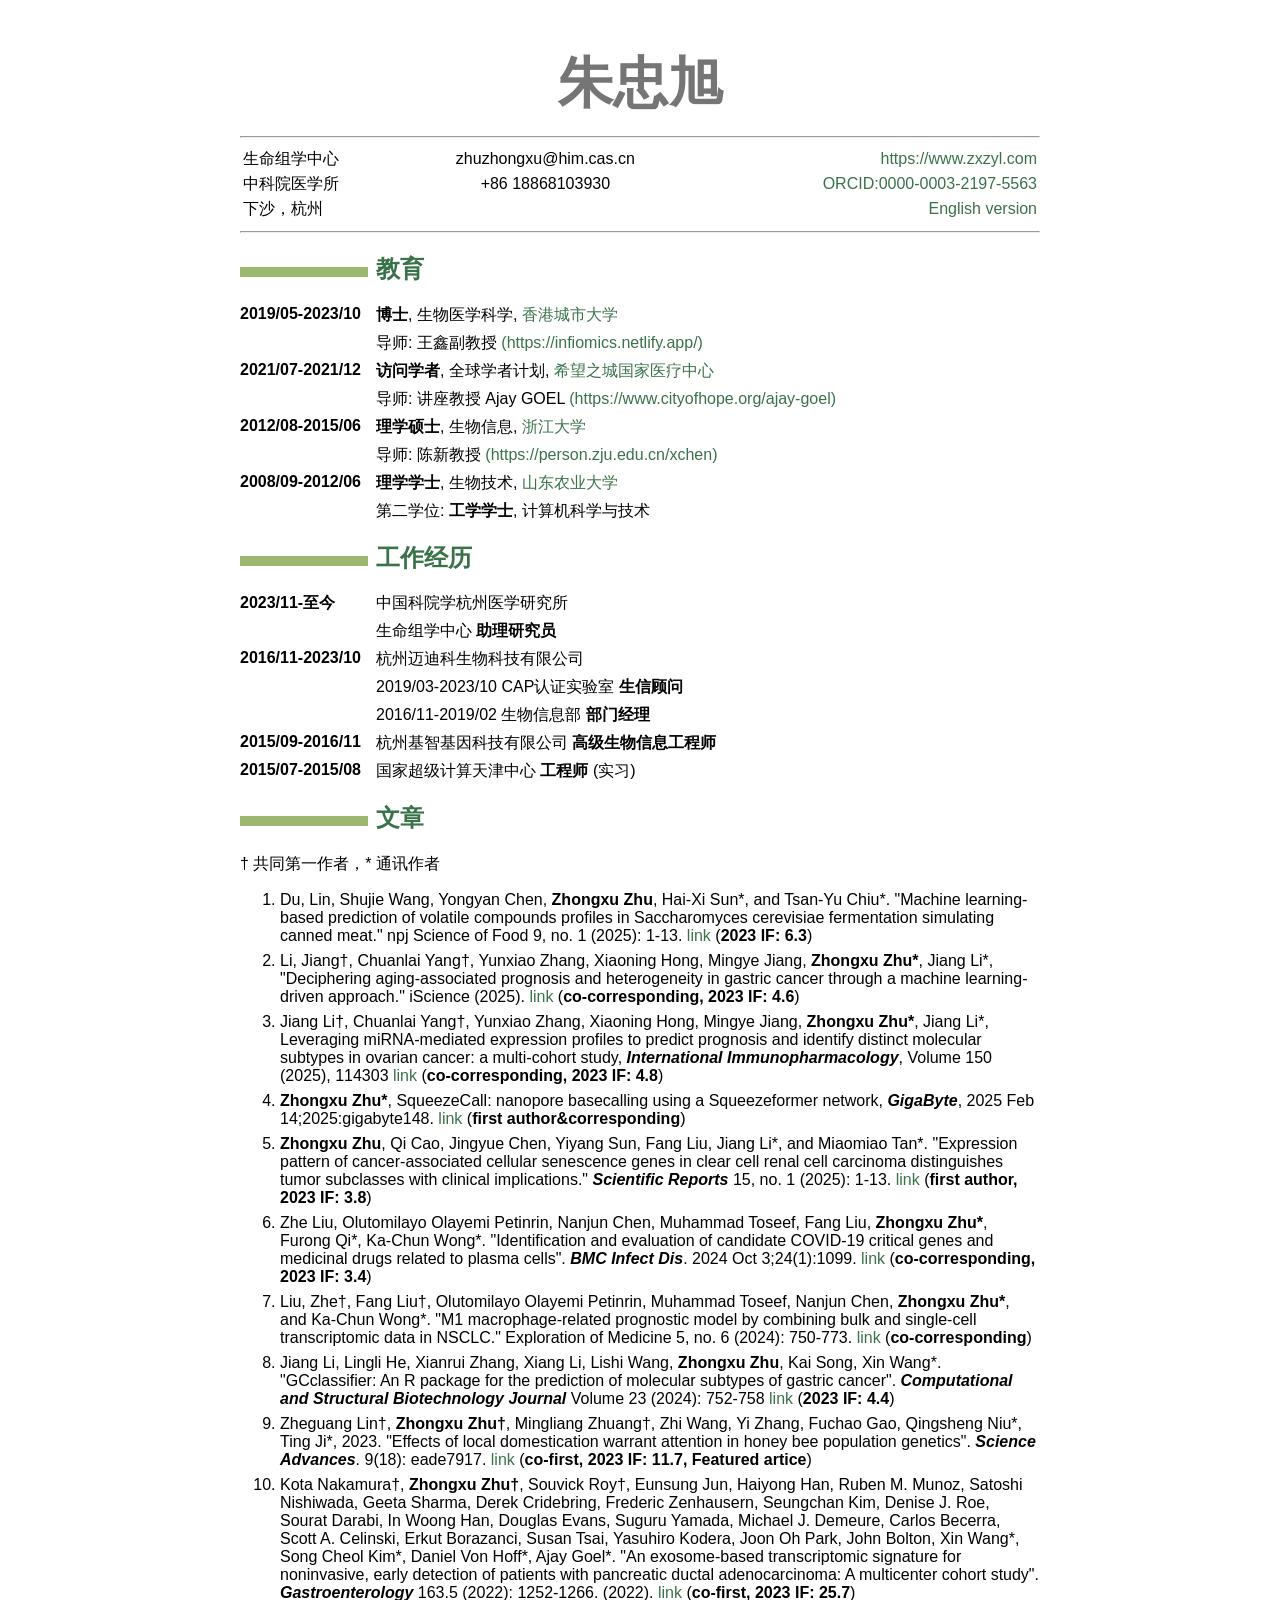
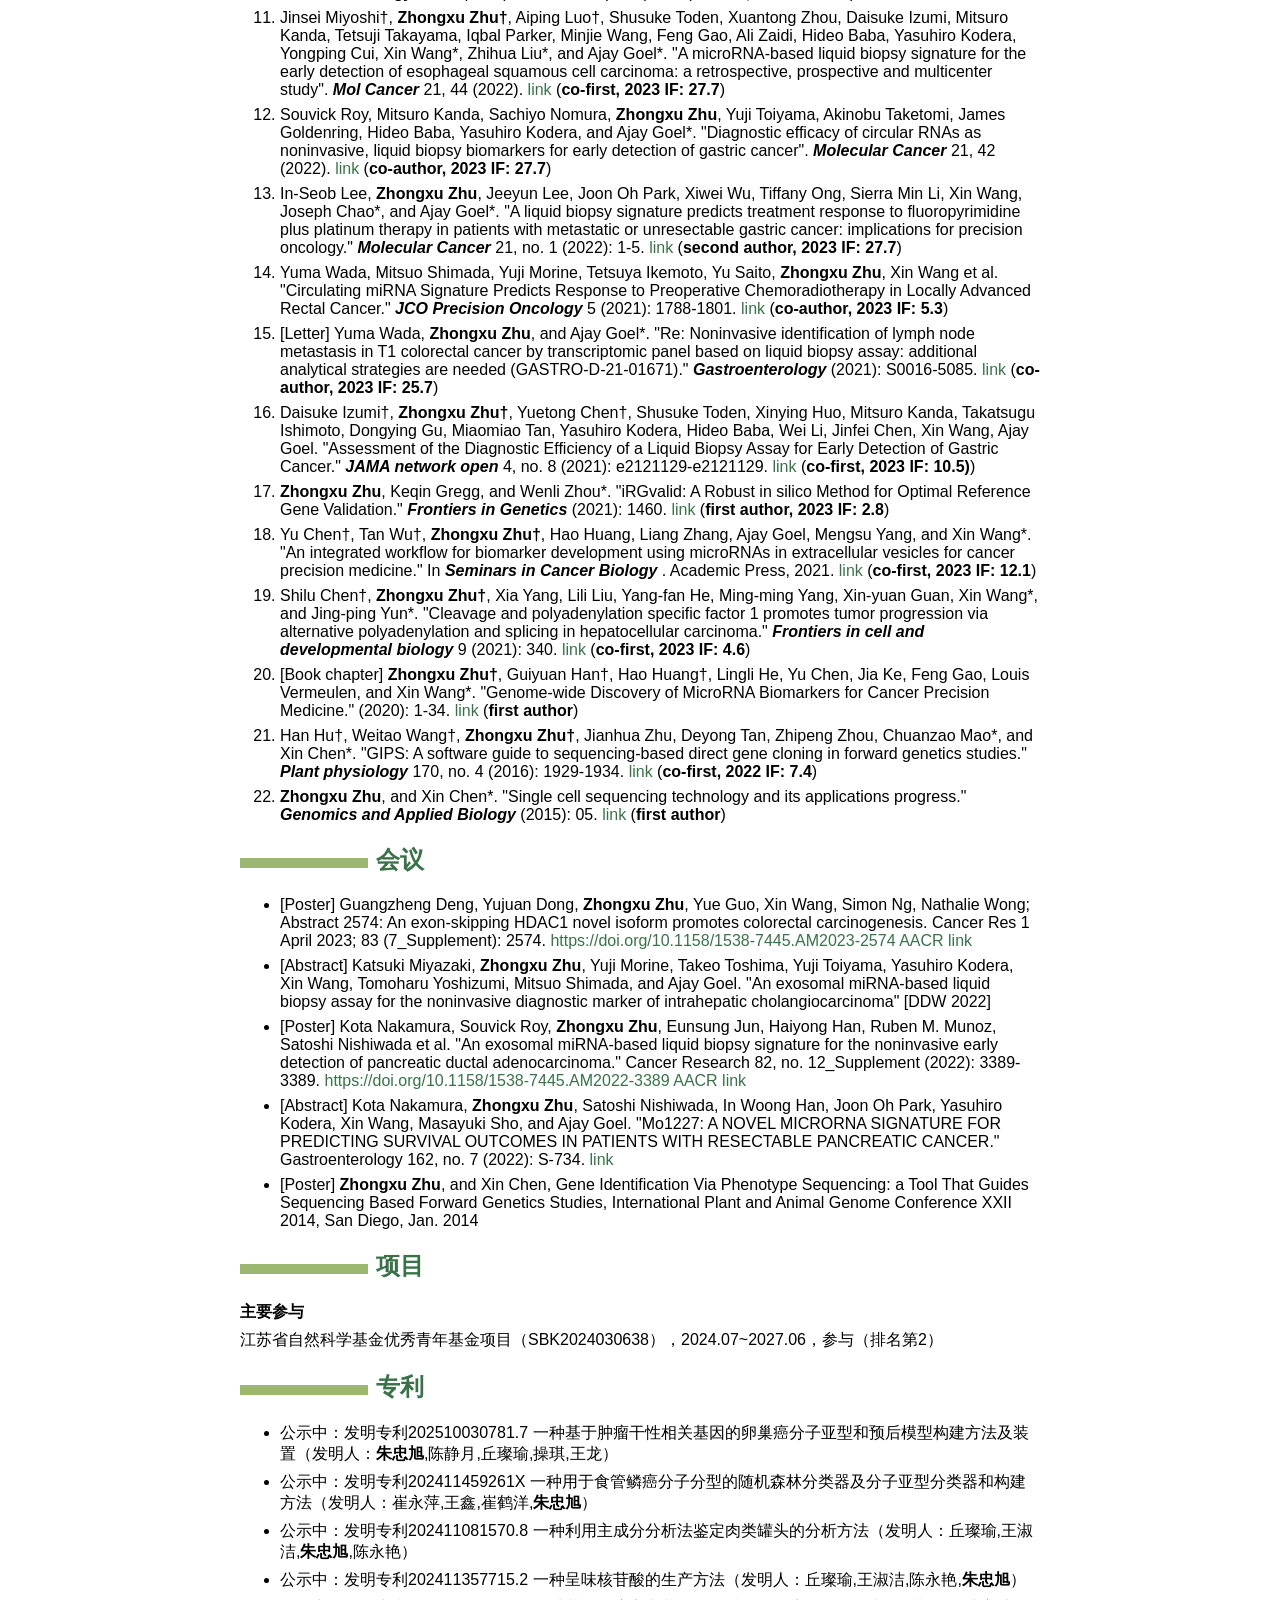
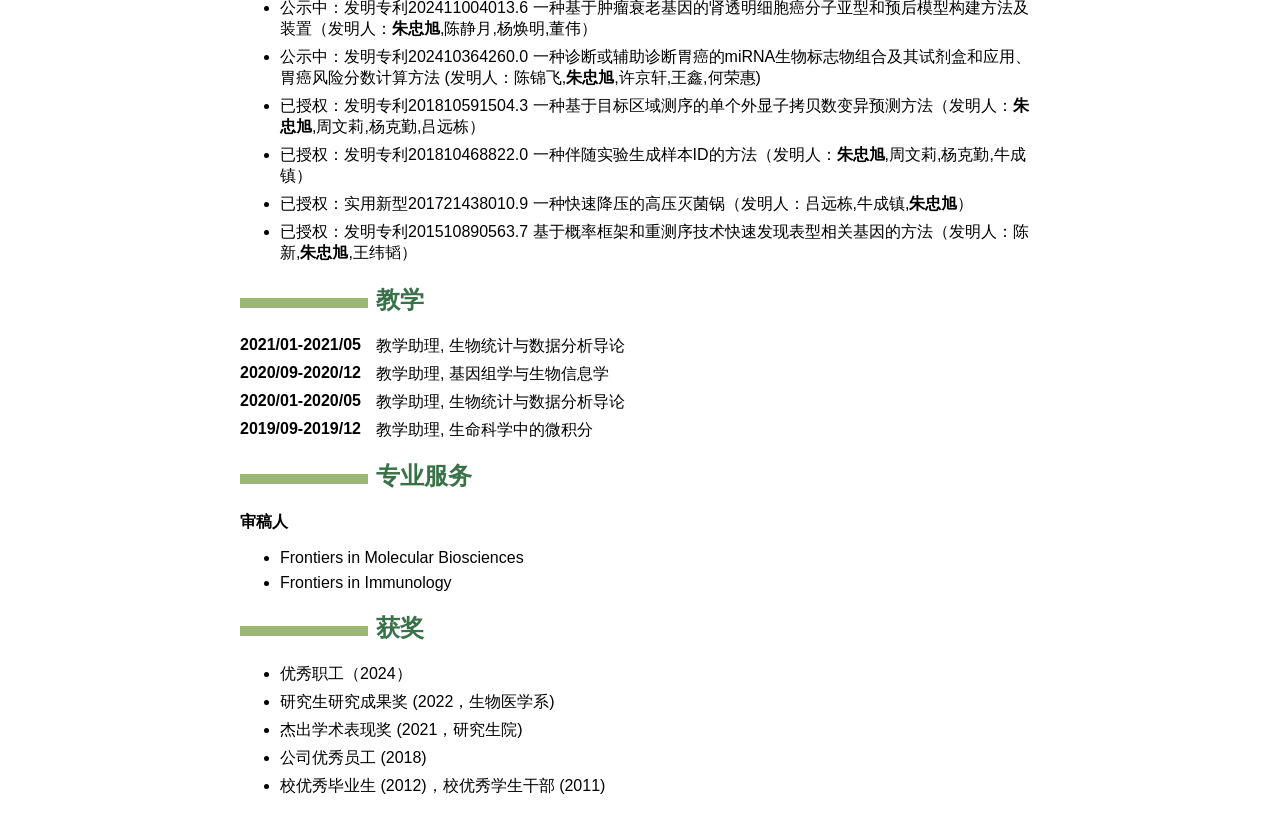
==== commit 0a40e021: "update" ====
--- a/docs/ch.html
+++ b/docs/ch.html
@@ -164,12 +164,14 @@
 </dl>
 <h2 id="文章">文章</h2>
 <p>† 共同第一作者，* 通讯作者</p>
-<ul>
-<li><p>Jiang Li†, Chuanlai Yang†, Yunxiao Zhang, Xiaoning Hong, Mingye Jiang, <strong>Zhongxu Zhu*</strong>, Jiang Li<em>, Leveraging miRNA-mediated expression profiles to predict prognosis and identify distinct molecular subtypes in ovarian cancer: a multi-cohort study, </em><strong>International Immunopharmacology</strong>*, Volume 150 (2025), 114303 <a href="https://doi.org/10.1016/j.intimp.2025.114303.">link</a> (<strong>co-corresponding, 2023 IF: 4.8</strong>)</p></li>
-<li><p><strong>Zhongxu Zhu*</strong>, SqueezeCall: nanopore basecalling using a Squeezeformer network, <strong><em>Gigabyte</em></strong>, 2025 <a href="https://doi.org/10.46471/gigabyte.148">link</a> (<strong>first author&amp;corresponding</strong>)</p></li>
-<li><p><strong>Zhongxu Zhu</strong>, Qi Cao, Jingyue Chen, Yiyang Sun, Fang Liu, Jiang Li<em>, and Miaomiao Tan</em>. &quot;Expression pattern of cancer-associated cellular senescence genes in clear cell renal cell carcinoma distinguishes tumor subclasses with clinical implications.&quot; <strong><em>Scientific Reports</em></strong> 15, no. 1 (2025): 1-13. <a href="https://doi.org/10.1038/s41598-024-84620-9">link</a> (<strong>first author, 2023 IF: 3.8</strong>)</p></li>
-<li><p>Zhe Liu, Olutomilayo Olayemi Petinrin, Nanjun Chen, Muhammad Toseef, Fang Liu, <strong>Zhongxu Zhu*</strong>, Furong Qi<em>, Ka-Chun Wong</em>. &quot;Identification and evaluation of candidate COVID-19 critical genes and medicinal drugs related to plasma cells&quot;. <strong><em>BMC Infect Dis</em></strong>. 2024 Oct 3;24(1):1099. <a href="https://doi.org/10.1186/s12879-024-10000-3">link</a> (<strong>co-corresponding, 2023 IF: 3.4</strong>)</p></li>
-<li><p>Liu, Zhe†, Fang Liu†, Olutomilayo Olayemi Petinrin, Muhammad Toseef, Nanjun Chen, <strong>Zhongxu Zhu*</strong>, and Ka-Chun Wong*. &quot;M1 macrophage-related prognostic model by combining bulk and single-cell transcriptomic data in NSCLC.&quot; Exploration of Medicine 5, no. 6 (2024): 750-773. <a href="https://doi.org/10.37349/emed.2024.00254">link</a></p></li>
+<ol style="list-style-type: decimal">
+<li><p>Du, Lin, Shujie Wang, Yongyan Chen, <strong>Zhongxu Zhu</strong>, Hai-Xi Sun*, and Tsan-Yu Chiu*. &quot;Machine learning-based prediction of volatile compounds profiles in Saccharomyces cerevisiae fermentation simulating canned meat.&quot; npj Science of Food 9, no. 1 (2025): 1-13. <a href="https://doi.org/10.1038/s41538-025-00435-6">link</a> (<strong>2023 IF: 6.3</strong>)</p></li>
+<li><p>Li, Jiang†, Chuanlai Yang†, Yunxiao Zhang, Xiaoning Hong, Mingye Jiang, <strong>Zhongxu Zhu*</strong>, Jiang Li*, &quot;Deciphering aging-associated prognosis and heterogeneity in gastric cancer through a machine learning-driven approach.&quot; iScience (2025). <a href="https://doi.org/10.1016/j.isci.2025.112316">link</a> (<strong>co-corresponding, 2023 IF: 4.6</strong>)</p></li>
+<li><p>Jiang Li†, Chuanlai Yang†, Yunxiao Zhang, Xiaoning Hong, Mingye Jiang, <strong>Zhongxu Zhu*</strong>, Jiang Li*, Leveraging miRNA-mediated expression profiles to predict prognosis and identify distinct molecular subtypes in ovarian cancer: a multi-cohort study, <strong><em>International Immunopharmacology</em></strong>, Volume 150 (2025), 114303 <a href="https://doi.org/10.1016/j.intimp.2025.114303">link</a> (<strong>co-corresponding, 2023 IF: 4.8</strong>)</p></li>
+<li><p><strong>Zhongxu Zhu*</strong>, SqueezeCall: nanopore basecalling using a Squeezeformer network, <strong><em>GigaByte</em></strong>, 2025 Feb 14;2025:gigabyte148. <a href="https://doi.org/10.46471/gigabyte.148">link</a> (<strong>first author&amp;corresponding</strong>)</p></li>
+<li><p><strong>Zhongxu Zhu</strong>, Qi Cao, Jingyue Chen, Yiyang Sun, Fang Liu, Jiang Li*, and Miaomiao Tan*. &quot;Expression pattern of cancer-associated cellular senescence genes in clear cell renal cell carcinoma distinguishes tumor subclasses with clinical implications.&quot; <strong><em>Scientific Reports</em></strong> 15, no. 1 (2025): 1-13. <a href="https://doi.org/10.1038/s41598-024-84620-9">link</a> (<strong>first author, 2023 IF: 3.8</strong>)</p></li>
+<li><p>Zhe Liu, Olutomilayo Olayemi Petinrin, Nanjun Chen, Muhammad Toseef, Fang Liu, <strong>Zhongxu Zhu*</strong>, Furong Qi*, Ka-Chun Wong*. &quot;Identification and evaluation of candidate COVID-19 critical genes and medicinal drugs related to plasma cells&quot;. <strong><em>BMC Infect Dis</em></strong>. 2024 Oct 3;24(1):1099. <a href="https://doi.org/10.1186/s12879-024-10000-3">link</a> (<strong>co-corresponding, 2023 IF: 3.4</strong>)</p></li>
+<li><p>Liu, Zhe†, Fang Liu†, Olutomilayo Olayemi Petinrin, Muhammad Toseef, Nanjun Chen, <strong>Zhongxu Zhu*</strong>, and Ka-Chun Wong*. &quot;M1 macrophage-related prognostic model by combining bulk and single-cell transcriptomic data in NSCLC.&quot; Exploration of Medicine 5, no. 6 (2024): 750-773. <a href="https://doi.org/10.37349/emed.2024.00254">link</a> (<strong>co-corresponding</strong>)</p></li>
 <li><p>Jiang Li, Lingli He, Xianrui Zhang, Xiang Li, Lishi Wang, <strong>Zhongxu Zhu</strong>, Kai Song, Xin Wang*. &quot;GCclassifier: An R package for the prediction of molecular subtypes of gastric cancer&quot;. <strong><em>Computational and Structural Biotechnology Journal</em></strong> Volume 23 (2024): 752-758 <a href="https://doi.org/10.1016/j.csbj.2024.01.010">link</a> (<strong>2023 IF: 4.4</strong>)</p></li>
 <li><p>Zheguang Lin†, <strong>Zhongxu Zhu†</strong>, Mingliang Zhuang†, Zhi Wang, Yi Zhang, Fuchao Gao, Qingsheng Niu*, Ting Ji*, 2023. &quot;Effects of local domestication warrant attention in honey bee population genetics&quot;. <strong><em>Science Advances</em></strong>. 9(18): eade7917. <a href="https://doi.org/10.1126/sciadv.ade7917">link</a> (<strong>co-first, 2023 IF: 11.7, Featured artice</strong>)</p></li>
 <li><p>Kota Nakamura†, <strong>Zhongxu Zhu†</strong>, Souvick Roy†, Eunsung Jun, Haiyong Han, Ruben M. Munoz, Satoshi Nishiwada, Geeta Sharma, Derek Cridebring, Frederic Zenhausern, Seungchan Kim, Denise J. Roe, Sourat Darabi, In Woong Han, Douglas Evans, Suguru Yamada, Michael J. Demeure, Carlos Becerra, Scott A. Celinski, Erkut Borazanci, Susan Tsai, Yasuhiro Kodera, Joon Oh Park, John Bolton, Xin Wang*, Song Cheol Kim*, Daniel Von Hoff*, Ajay Goel*. &quot;An exosome-based transcriptomic signature for noninvasive, early detection of patients with pancreatic ductal adenocarcinoma: A multicenter cohort study&quot;. <strong><em>Gastroenterology</em></strong> 163.5 (2022): 1252-1266. (2022). <a href="https://doi.org/10.1053/j.gastro.2022.06.090">link</a> (<strong>co-first, 2023 IF: 25.7</strong>)</p></li>
@@ -185,7 +187,7 @@
 <li><p>[Book chapter] <strong>Zhongxu Zhu†</strong>, Guiyuan Han†, Hao Huang†, Lingli He, Yu Chen, Jia Ke, Feng Gao, Louis Vermeulen, and Xin Wang*. &quot;Genome-wide Discovery of MicroRNA Biomarkers for Cancer Precision Medicine.&quot; (2020): 1-34. <a href="https://doi.org/10.1039/9781788019958-00001">link</a> (<strong>first author</strong>)</p></li>
 <li><p>Han Hu†, Weitao Wang†, <strong>Zhongxu Zhu†</strong>, Jianhua Zhu, Deyong Tan, Zhipeng Zhou, Chuanzao Mao*, and Xin Chen*. &quot;GIPS: A software guide to sequencing-based direct gene cloning in forward genetics studies.&quot; <strong><em>Plant physiology</em></strong> 170, no. 4 (2016): 1929-1934. <a href="http://dx.doi.org/10.1104/pp.15.01327">link</a> (<strong>co-first, 2022 IF: 7.4</strong>)</p></li>
 <li><p><strong>Zhongxu Zhu</strong>, and Xin Chen*. &quot;Single cell sequencing technology and its applications progress.&quot; <strong><em>Genomics and Applied Biology</em></strong> (2015): 05. <a href="http://dx.doi.org/10.13417/j.gab.034.000902">link</a> (<strong>first author</strong>)</p></li>
-</ul>
+</ol>
 <h2 id="会议">会议</h2>
 <ul>
 <li><p>[Poster] Guangzheng Deng, Yujuan Dong, <strong>Zhongxu Zhu</strong>, Yue Guo, Xin Wang, Simon Ng, Nathalie Wong; Abstract 2574: An exon‐skipping HDAC1 novel isoform promotes colorectal carcinogenesis. Cancer Res 1 April 2023; 83 (7_Supplement): 2574. <a href="https://doi.org/10.1158/1538-7445.AM2023-2574">https://doi.org/10.1158/1538-7445.AM2023-2574</a> <a href="https://aacrjournals.org/cancerres/article/82/12_Supplement/3389/700151">AACR link</a></p></li>
@@ -199,14 +201,16 @@
 <p>江苏省自然科学基金优秀青年基金项目（SBK2024030638），2024.07~2027.06，参与（排名第2）</p>
 <h2 id="专利">专利</h2>
 <ul>
-<li><p>发明专利2024110815708 一种利用主成分分析法鉴定肉类罐头的分析方法（发明人：丘璨瑜,王淑洁,<strong>朱忠旭</strong>,陈永艳）</p></li>
-<li><p>发明专利2024113577152 一种呈味核苷酸的生产方法（发明人：丘璨瑜,王淑洁,陈永艳,<strong>朱忠旭</strong>）</p></li>
-<li><p>发明专利2024110040136 一种基于肿瘤衰老基因的肾透明细胞癌分子亚型和预后模型构建方法及装置（发明人：<strong>朱忠旭</strong>,陈静月,杨焕明,董伟）</p></li>
-<li><p>发明专利2024103642600 一种诊断或辅助诊断胃癌的miRNA生物标志物组合及其试剂盒和应用、胃癌风险分数计算方法 (发明人：陈锦飞,<strong>朱忠旭</strong>,许京轩,王鑫,何荣惠)</p></li>
-<li><p>发明专利2018105915043 一种基于目标区域测序的单个外显子拷贝数变异预测方法（发明人：<strong>朱忠旭</strong>,周文莉,杨克勤,吕远栋）</p></li>
-<li><p>发明专利2018104688220 一种伴随实验生成样本ID的方法（发明人：<strong>朱忠旭</strong>,周文莉,杨克勤,牛成镇）</p></li>
-<li><p>实用新型2017214380109 一种快速降压的高压灭菌锅（发明人：吕远栋,牛成镇,<strong>朱忠旭</strong>）</p></li>
-<li><p>发明专利2015108905637 基于概率框架和重测序技术快速发现表型相关基因的方法（发明人：陈新,<strong>朱忠旭</strong>,王纬韬）</p></li>
+<li><p>公示中：发明专利202510030781.7 一种基于肿瘤干性相关基因的卵巢癌分子亚型和预后模型构建方法及装置（发明人：<strong>朱忠旭</strong>,陈静月,丘璨瑜,操琪,王龙）</p></li>
+<li><p>公示中：发明专利202411459261X 一种用于食管鳞癌分子分型的随机森林分类器及分子亚型分类器和构建方法（发明人：崔永萍,王鑫,崔鹤洋,<strong>朱忠旭</strong>）</p></li>
+<li><p>公示中：发明专利202411081570.8 一种利用主成分分析法鉴定肉类罐头的分析方法（发明人：丘璨瑜,王淑洁,<strong>朱忠旭</strong>,陈永艳）</p></li>
+<li><p>公示中：发明专利202411357715.2 一种呈味核苷酸的生产方法（发明人：丘璨瑜,王淑洁,陈永艳,<strong>朱忠旭</strong>）</p></li>
+<li><p>公示中：发明专利202411004013.6 一种基于肿瘤衰老基因的肾透明细胞癌分子亚型和预后模型构建方法及装置（发明人：<strong>朱忠旭</strong>,陈静月,杨焕明,董伟）</p></li>
+<li><p>公示中：发明专利202410364260.0 一种诊断或辅助诊断胃癌的miRNA生物标志物组合及其试剂盒和应用、胃癌风险分数计算方法 (发明人：陈锦飞,<strong>朱忠旭</strong>,许京轩,王鑫,何荣惠)</p></li>
+<li><p>已授权：发明专利201810591504.3 一种基于目标区域测序的单个外显子拷贝数变异预测方法（发明人：<strong>朱忠旭</strong>,周文莉,杨克勤,吕远栋）</p></li>
+<li><p>已授权：发明专利201810468822.0 一种伴随实验生成样本ID的方法（发明人：<strong>朱忠旭</strong>,周文莉,杨克勤,牛成镇）</p></li>
+<li><p>已授权：实用新型201721438010.9 一种快速降压的高压灭菌锅（发明人：吕远栋,牛成镇,<strong>朱忠旭</strong>）</p></li>
+<li><p>已授权：发明专利201510890563.7 基于概率框架和重测序技术快速发现表型相关基因的方法（发明人：陈新,<strong>朱忠旭</strong>,王纬韬）</p></li>
 </ul>
 <h2 id="教学">教学</h2>
 <dl>
@@ -231,6 +235,7 @@
 </ul>
 <h2 id="获奖">获奖</h2>
 <ul>
+<li><p>优秀职工（2024）</p></li>
 <li><p>研究生研究成果奖 (2022，生物医学系)</p></li>
 <li><p>杰出学术表现奖 (2021，研究生院)</p></li>
 <li><p>公司优秀员工 (2018)</p></li>
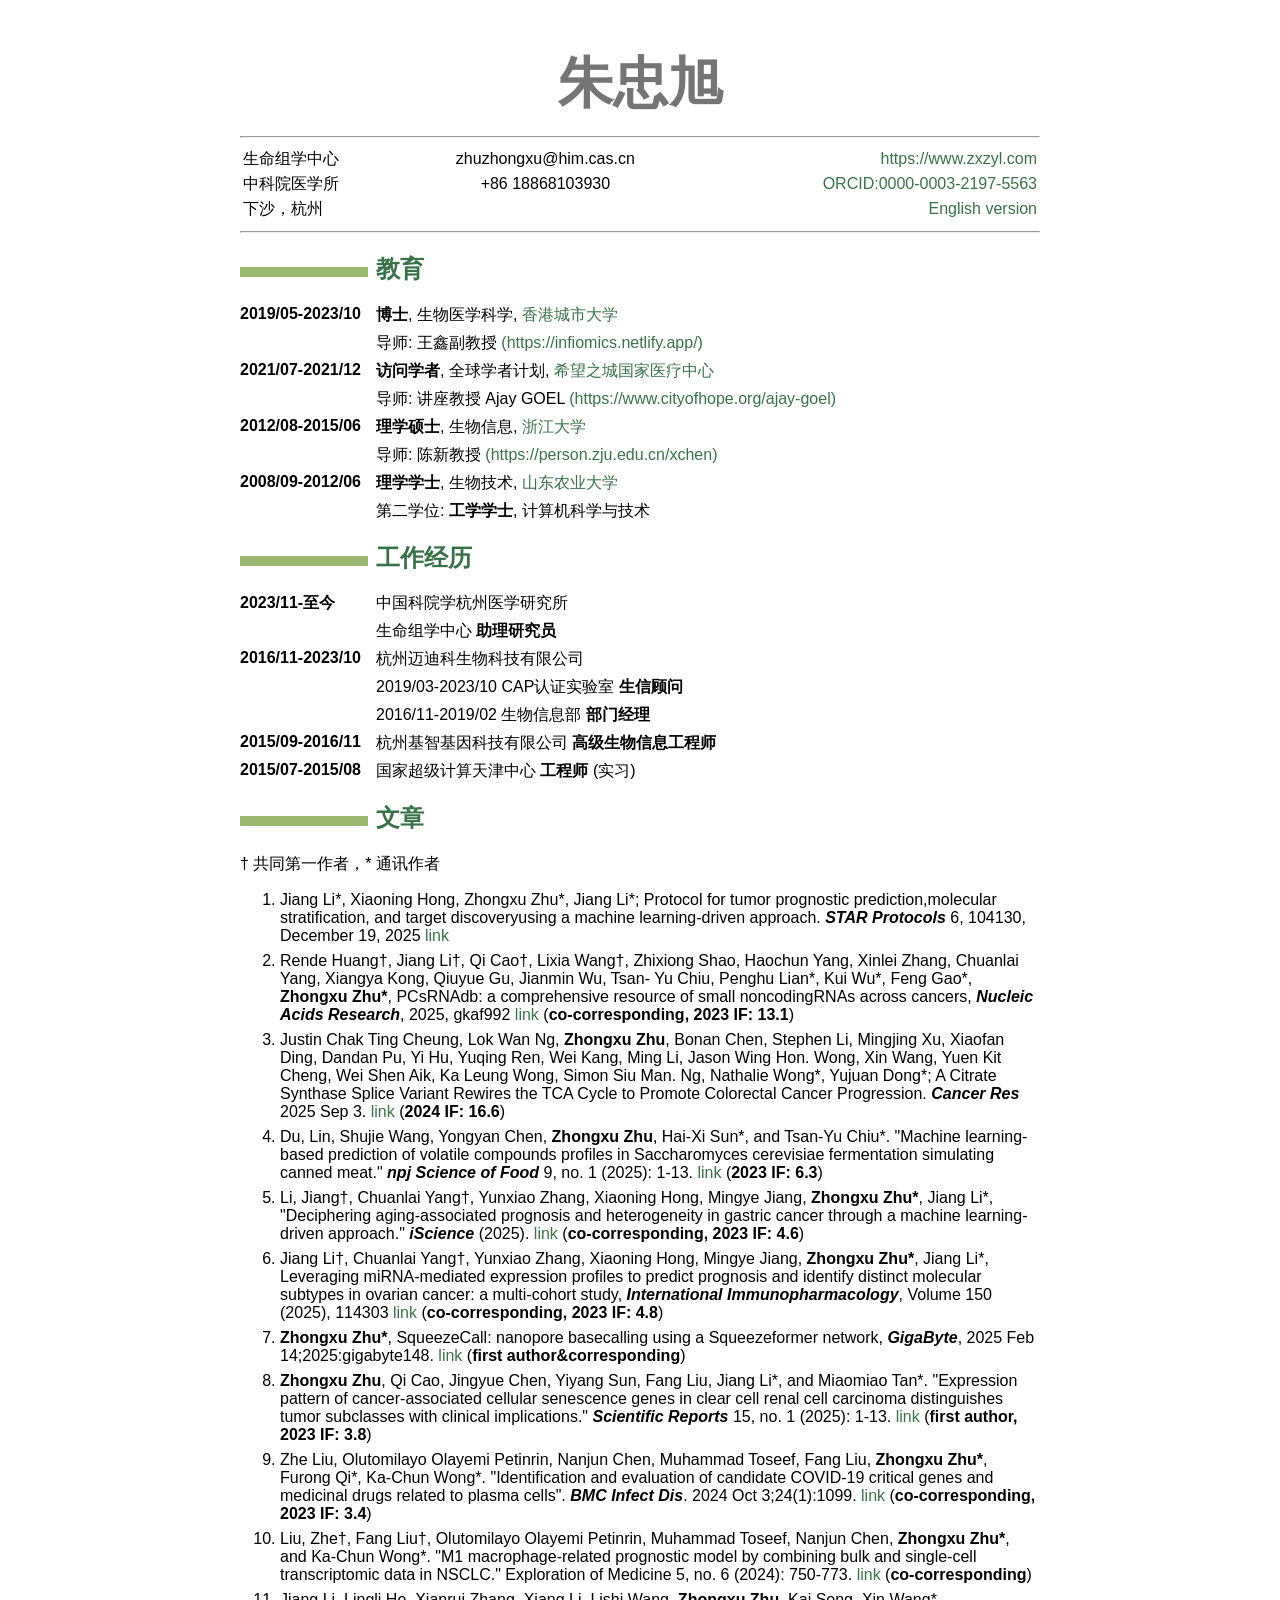
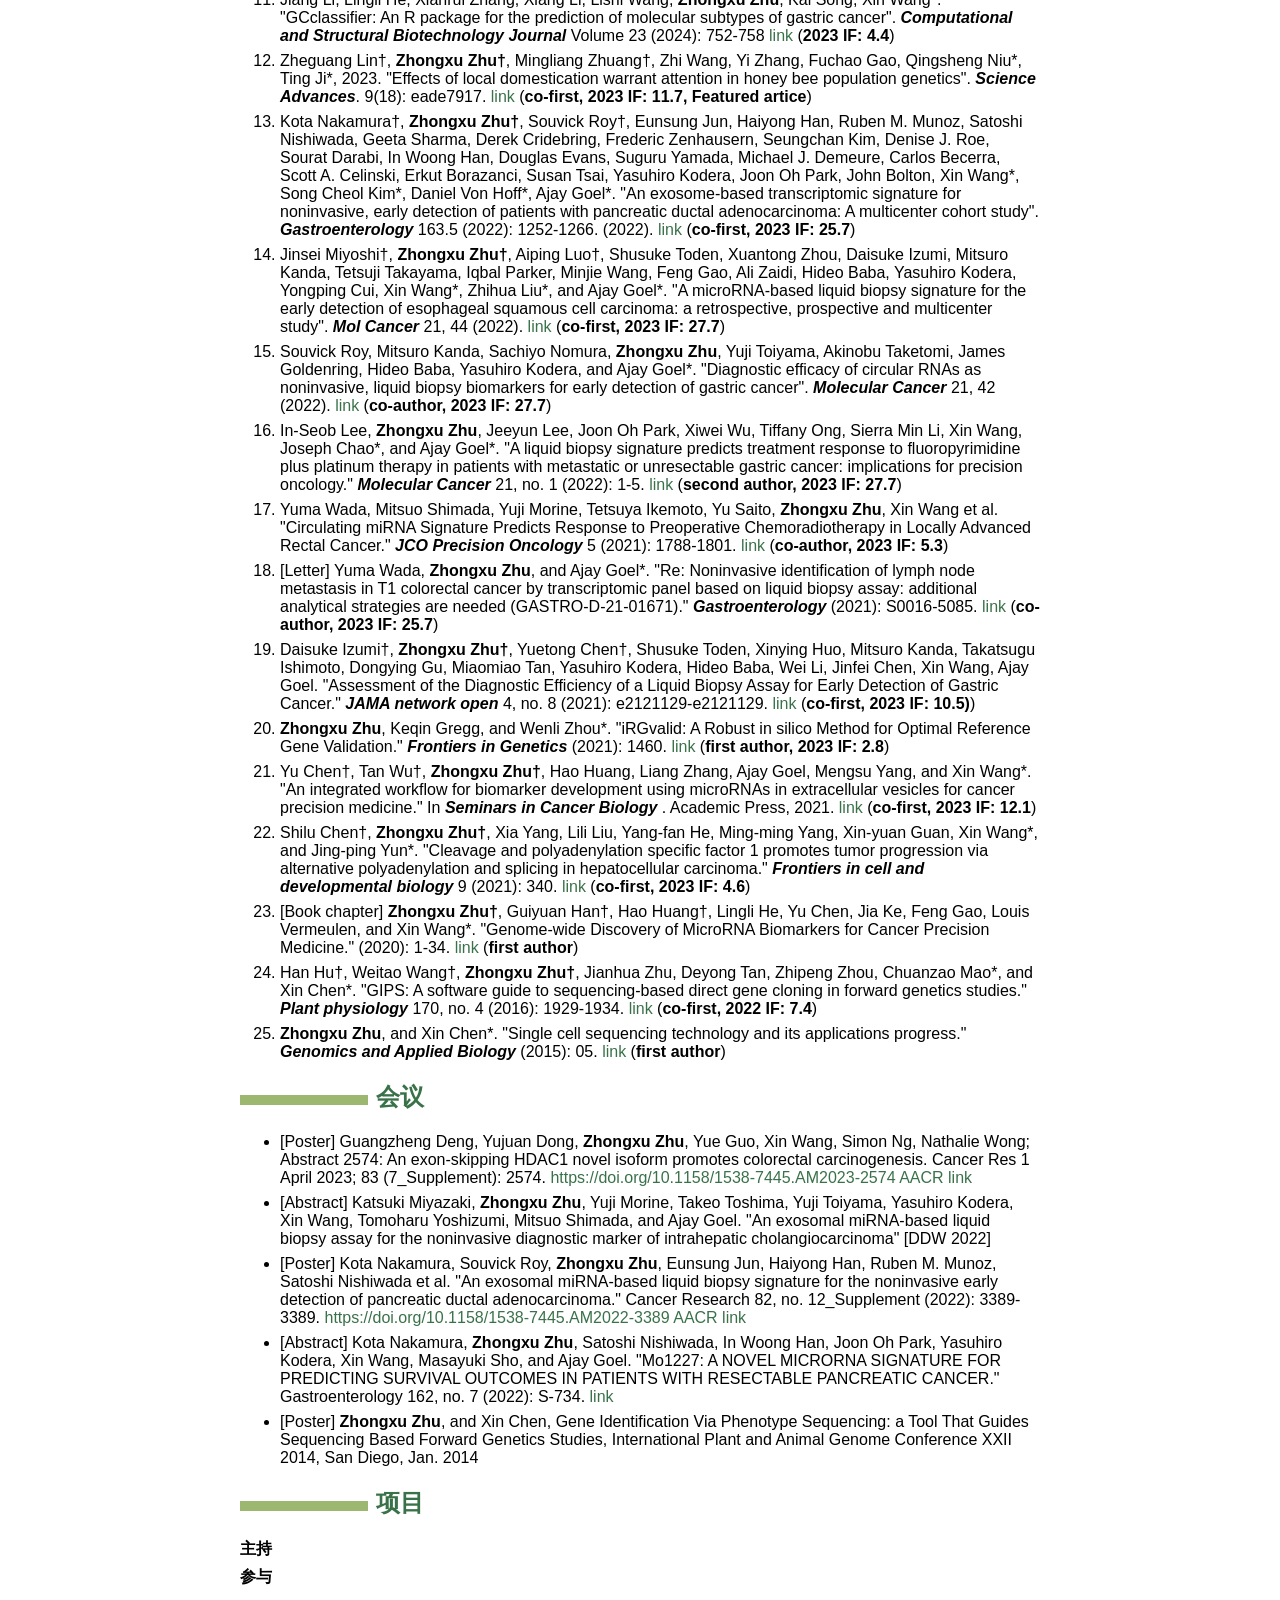
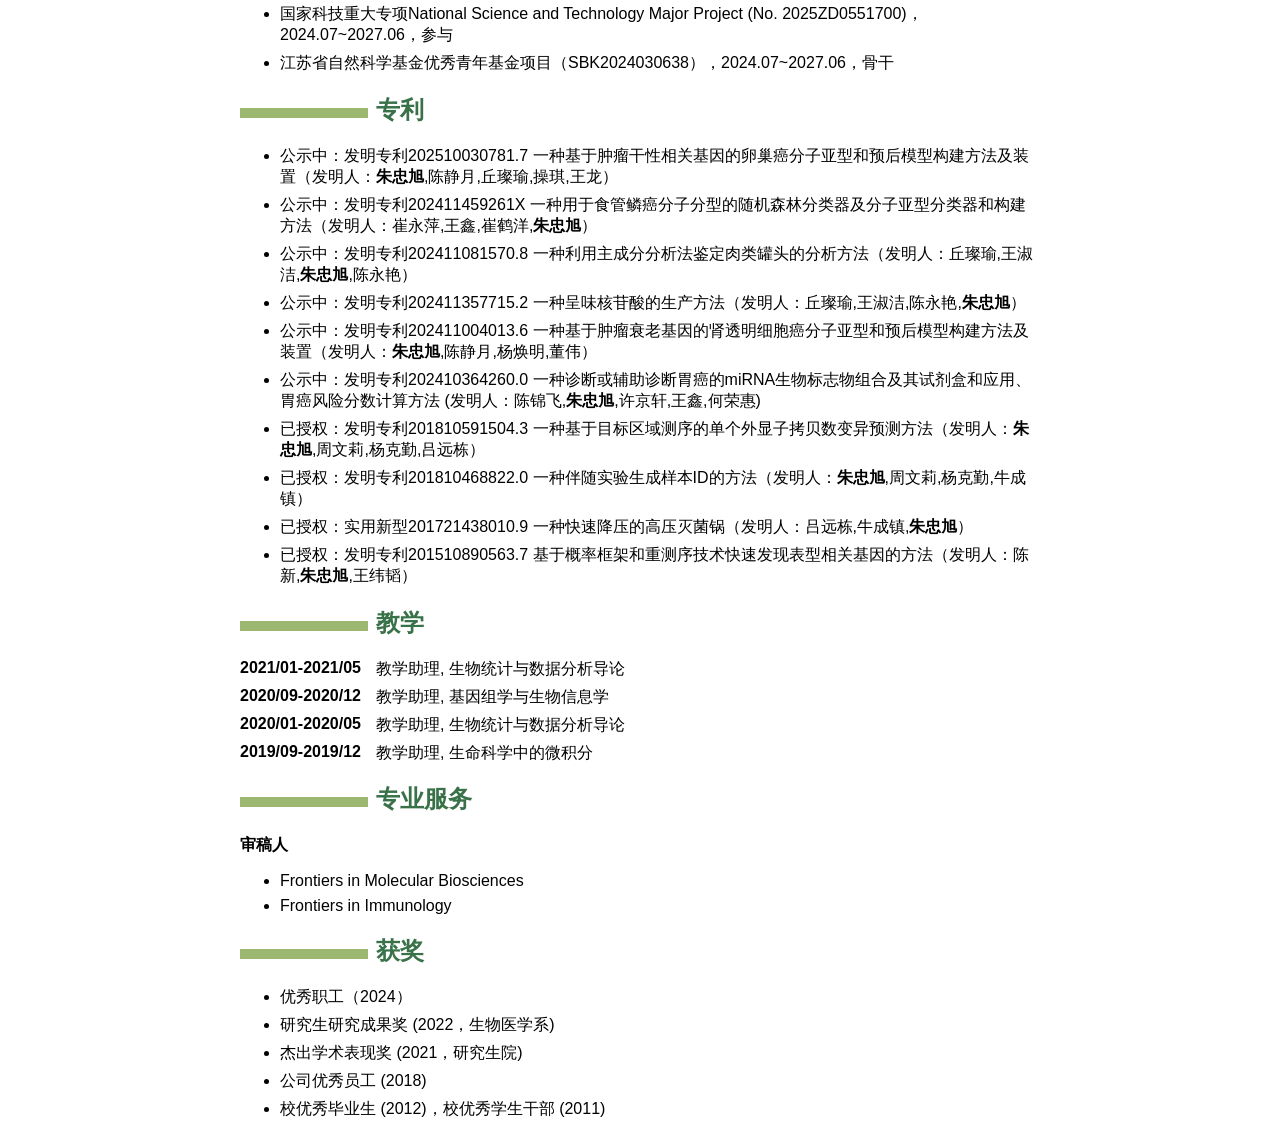
==== commit 6396fe1b: "update" ====
--- a/docs/ch.html
+++ b/docs/ch.html
@@ -165,8 +165,11 @@
 <h2 id="文章">文章</h2>
 <p>† 共同第一作者，* 通讯作者</p>
 <ol style="list-style-type: decimal">
-<li><p>Du, Lin, Shujie Wang, Yongyan Chen, <strong>Zhongxu Zhu</strong>, Hai-Xi Sun*, and Tsan-Yu Chiu*. &quot;Machine learning-based prediction of volatile compounds profiles in Saccharomyces cerevisiae fermentation simulating canned meat.&quot; npj Science of Food 9, no. 1 (2025): 1-13. <a href="https://doi.org/10.1038/s41538-025-00435-6">link</a> (<strong>2023 IF: 6.3</strong>)</p></li>
-<li><p>Li, Jiang†, Chuanlai Yang†, Yunxiao Zhang, Xiaoning Hong, Mingye Jiang, <strong>Zhongxu Zhu*</strong>, Jiang Li*, &quot;Deciphering aging-associated prognosis and heterogeneity in gastric cancer through a machine learning-driven approach.&quot; iScience (2025). <a href="https://doi.org/10.1016/j.isci.2025.112316">link</a> (<strong>co-corresponding, 2023 IF: 4.6</strong>)</p></li>
+<li><p>Jiang Li*, Xiaoning Hong, Zhongxu Zhu*, Jiang Li*; Protocol for tumor prognostic prediction,molecular stratification, and target discoveryusing a machine learning-driven approach. <strong><em>STAR Protocols</em></strong> 6, 104130, December 19, 2025 <a href="https://doi.org/10.1016/j.xpro.2025.104130">link</a></p></li>
+<li><p>Rende Huang†, Jiang Li†, Qi Cao†, Lixia Wang†, Zhixiong Shao, Haochun Yang, Xinlei Zhang, Chuanlai Yang, Xiangya Kong, Qiuyue Gu, Jianmin Wu, Tsan- Yu Chiu, Penghu Lian*, Kui Wu*, Feng Gao*, <strong>Zhongxu Zhu*</strong>, PCsRNAdb: a comprehensive resource of small noncodingRNAs across cancers, <strong><em>Nucleic Acids Research</em></strong>, 2025, gkaf992 <a href="https://doi.org/10.1093/nar/gkaf992">link</a> (<strong>co-corresponding, 2023 IF: 13.1</strong>)</p></li>
+<li><p>Justin Chak Ting Cheung, Lok Wan Ng, <strong>Zhongxu Zhu</strong>, Bonan Chen, Stephen Li, Mingjing Xu, Xiaofan Ding, Dandan Pu, Yi Hu, Yuqing Ren, Wei Kang, Ming Li, Jason Wing Hon. Wong, Xin Wang, Yuen Kit Cheng, Wei Shen Aik, Ka Leung Wong, Simon Siu Man. Ng, Nathalie Wong*, Yujuan Dong*; A Citrate Synthase Splice Variant Rewires the TCA Cycle to Promote Colorectal Cancer Progression. <strong><em>Cancer Res</em></strong> 2025 Sep 3. <a href="https://doi.org/10.1158/0008-5472.CAN-24-2355">link</a> (<strong>2024 IF: 16.6</strong>)</p></li>
+<li><p>Du, Lin, Shujie Wang, Yongyan Chen, <strong>Zhongxu Zhu</strong>, Hai-Xi Sun*, and Tsan-Yu Chiu*. &quot;Machine learning-based prediction of volatile compounds profiles in Saccharomyces cerevisiae fermentation simulating canned meat.&quot; <strong><em>npj Science of Food</em></strong> 9, no. 1 (2025): 1-13. <a href="https://doi.org/10.1038/s41538-025-00435-6">link</a> (<strong>2023 IF: 6.3</strong>)</p></li>
+<li><p>Li, Jiang†, Chuanlai Yang†, Yunxiao Zhang, Xiaoning Hong, Mingye Jiang, <strong>Zhongxu Zhu*</strong>, Jiang Li*, &quot;Deciphering aging-associated prognosis and heterogeneity in gastric cancer through a machine learning-driven approach.&quot; <strong><em>iScience</em></strong> (2025). <a href="https://doi.org/10.1016/j.isci.2025.112316">link</a> (<strong>co-corresponding, 2023 IF: 4.6</strong>)</p></li>
 <li><p>Jiang Li†, Chuanlai Yang†, Yunxiao Zhang, Xiaoning Hong, Mingye Jiang, <strong>Zhongxu Zhu*</strong>, Jiang Li*, Leveraging miRNA-mediated expression profiles to predict prognosis and identify distinct molecular subtypes in ovarian cancer: a multi-cohort study, <strong><em>International Immunopharmacology</em></strong>, Volume 150 (2025), 114303 <a href="https://doi.org/10.1016/j.intimp.2025.114303">link</a> (<strong>co-corresponding, 2023 IF: 4.8</strong>)</p></li>
 <li><p><strong>Zhongxu Zhu*</strong>, SqueezeCall: nanopore basecalling using a Squeezeformer network, <strong><em>GigaByte</em></strong>, 2025 Feb 14;2025:gigabyte148. <a href="https://doi.org/10.46471/gigabyte.148">link</a> (<strong>first author&amp;corresponding</strong>)</p></li>
 <li><p><strong>Zhongxu Zhu</strong>, Qi Cao, Jingyue Chen, Yiyang Sun, Fang Liu, Jiang Li*, and Miaomiao Tan*. &quot;Expression pattern of cancer-associated cellular senescence genes in clear cell renal cell carcinoma distinguishes tumor subclasses with clinical implications.&quot; <strong><em>Scientific Reports</em></strong> 15, no. 1 (2025): 1-13. <a href="https://doi.org/10.1038/s41598-024-84620-9">link</a> (<strong>first author, 2023 IF: 3.8</strong>)</p></li>
@@ -197,8 +200,12 @@
 <li><p>[Poster] <strong>Zhongxu Zhu</strong>, and Xin Chen, Gene Identification Via Phenotype Sequencing: a Tool That Guides Sequencing Based Forward Genetics Studies, International Plant and Animal Genome Conference XXII 2014, San Diego, Jan. 2014</p></li>
 </ul>
 <h2 id="项目">项目</h2>
-<p><strong>主要参与</strong></p>
-<p>江苏省自然科学基金优秀青年基金项目（SBK2024030638），2024.07~2027.06，参与（排名第2）</p>
+<p><strong>主持</strong></p>
+<p><strong>参与</strong></p>
+<ul>
+<li><p>国家科技重大专项National Science and Technology Major Project (No. 2025ZD0551700)，2024.07~2027.06，参与</p></li>
+<li><p>江苏省自然科学基金优秀青年基金项目（SBK2024030638），2024.07~2027.06，骨干</p></li>
+</ul>
 <h2 id="专利">专利</h2>
 <ul>
 <li><p>公示中：发明专利202510030781.7 一种基于肿瘤干性相关基因的卵巢癌分子亚型和预后模型构建方法及装置（发明人：<strong>朱忠旭</strong>,陈静月,丘璨瑜,操琪,王龙）</p></li>
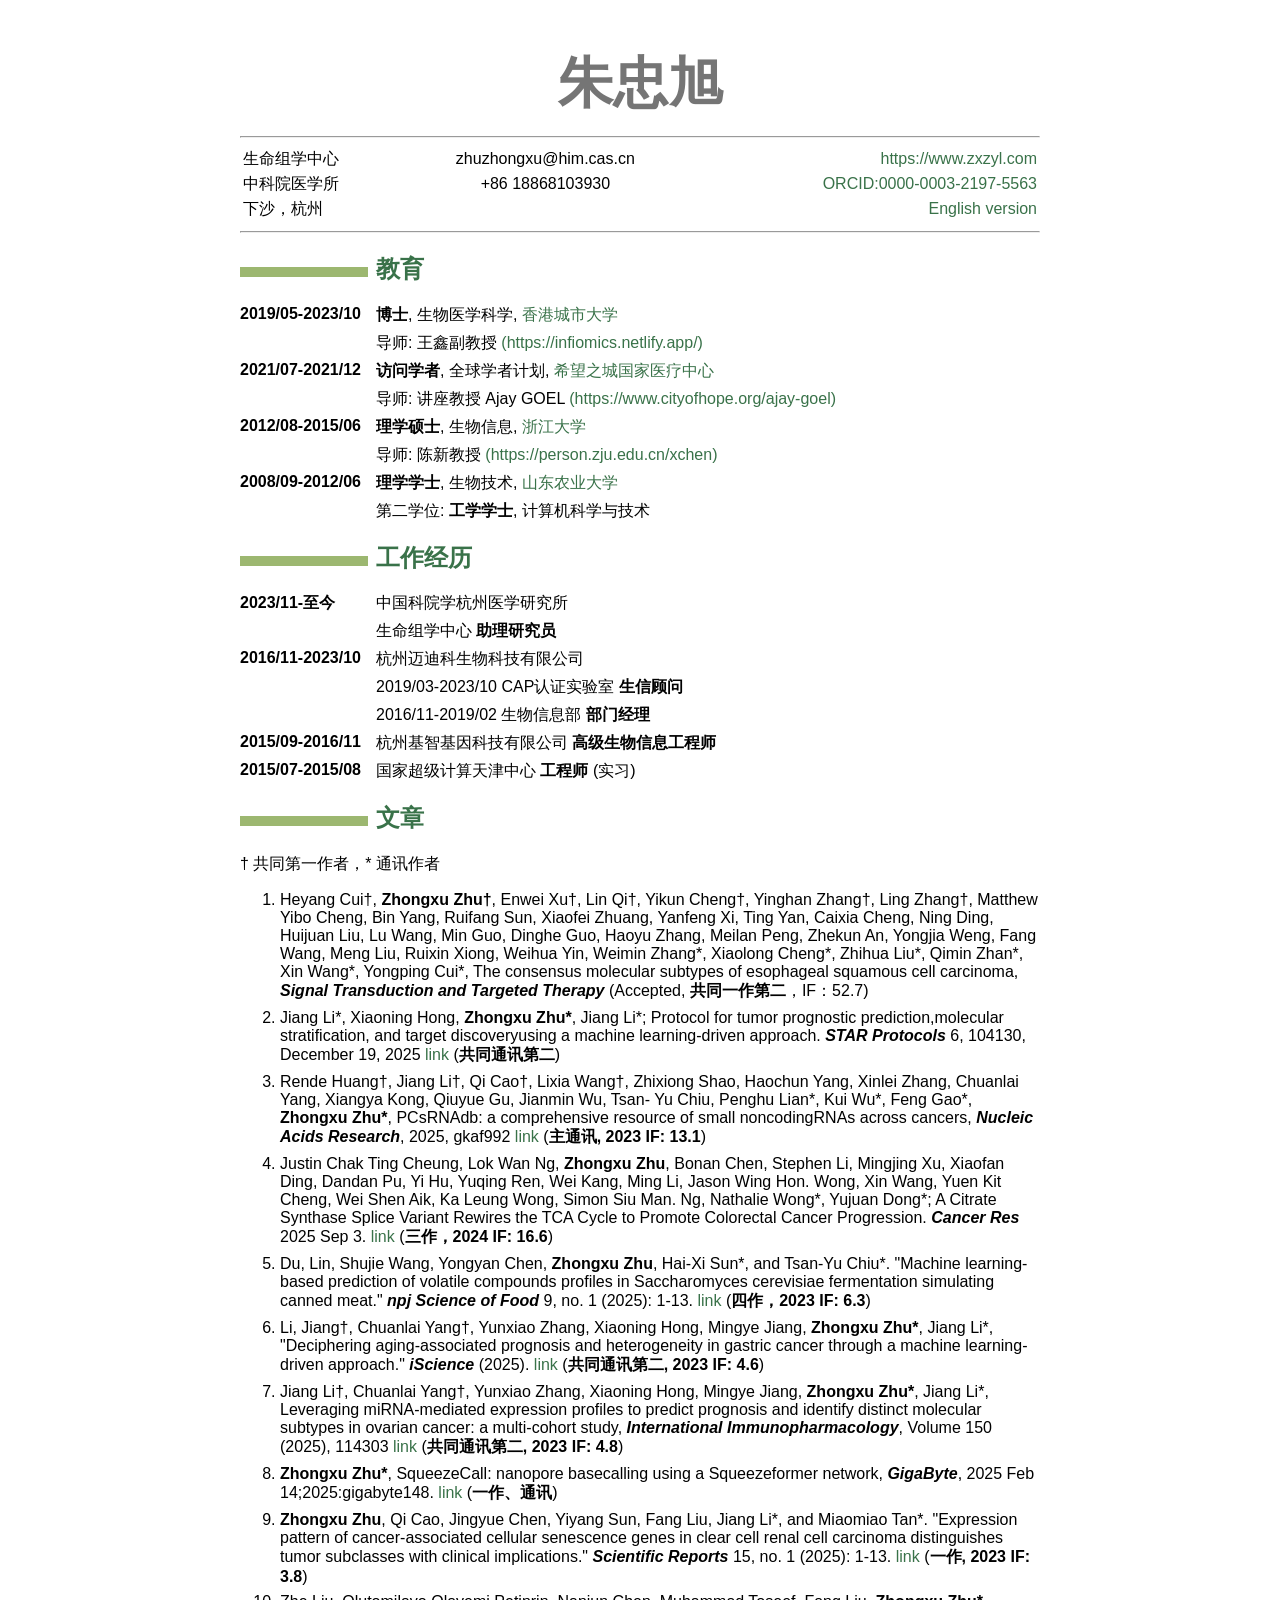
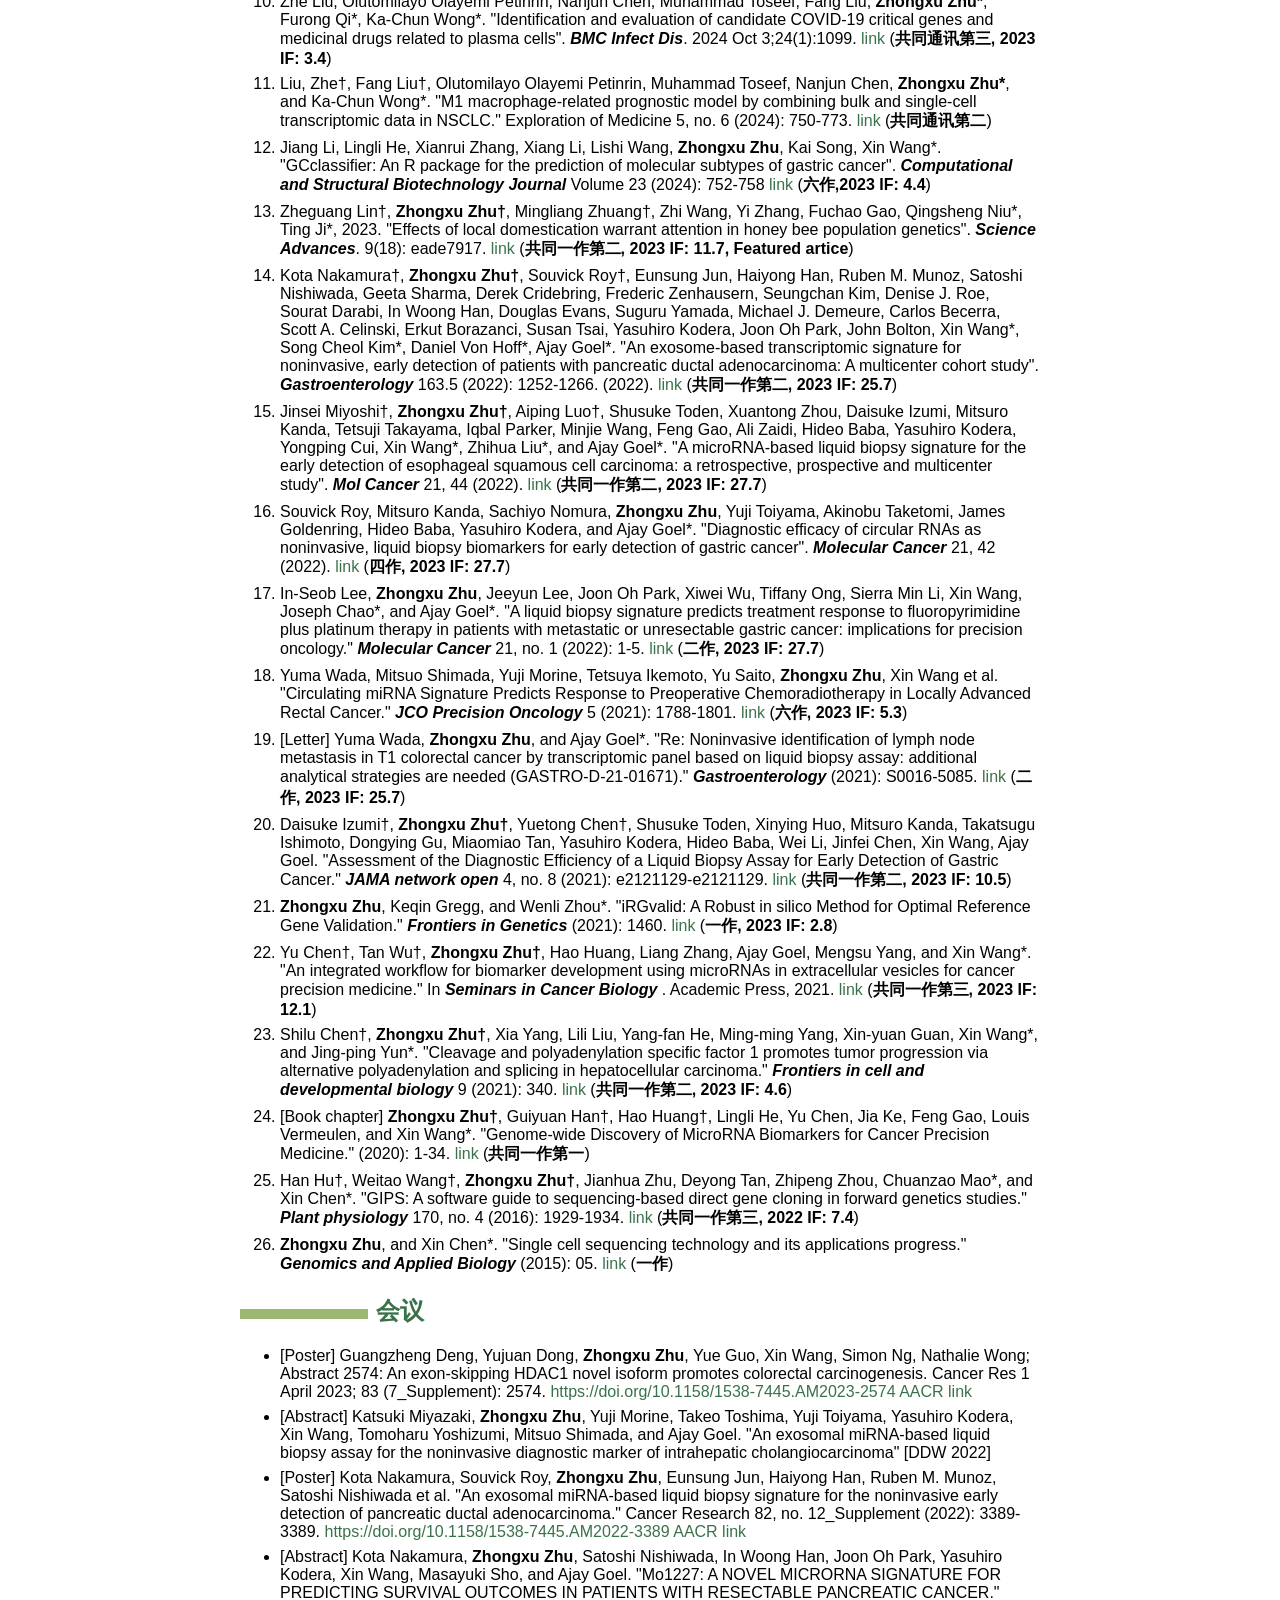
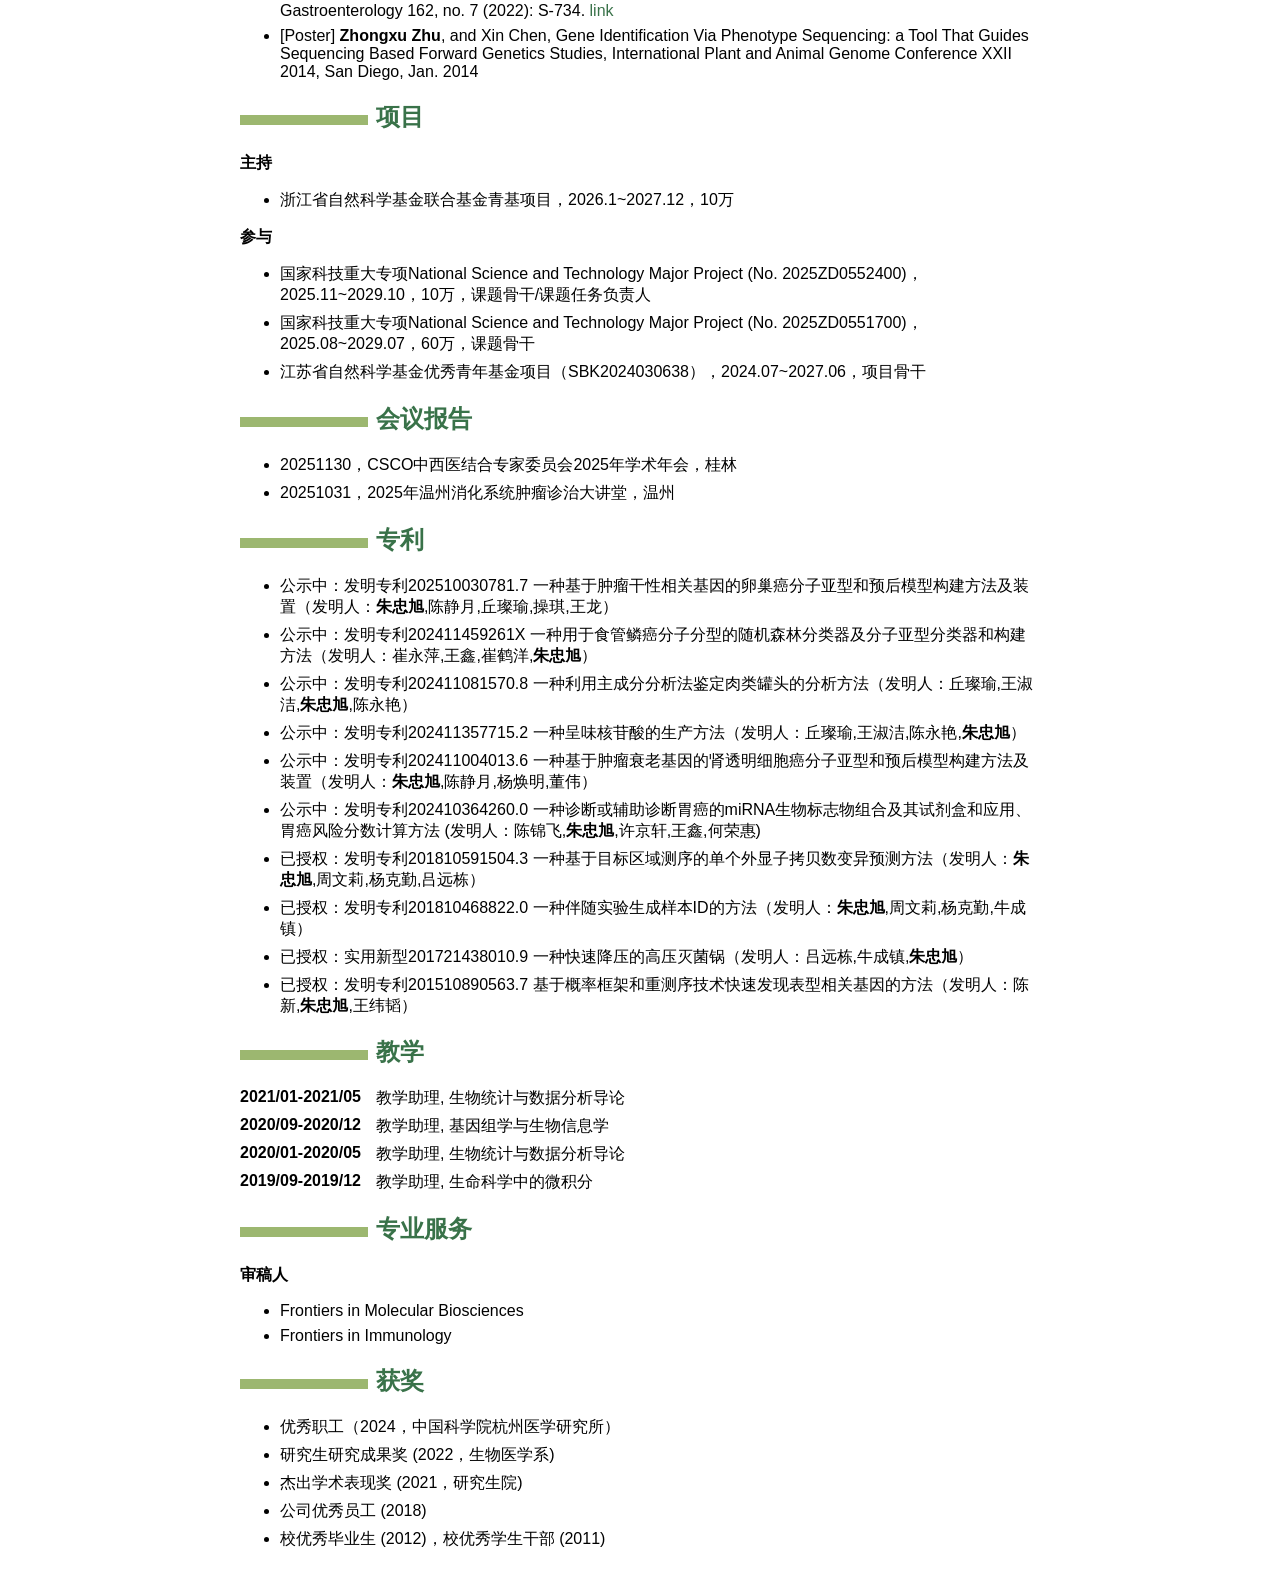
==== commit 671a7aba: "update" ====
--- a/docs/ch.html
+++ b/docs/ch.html
@@ -165,31 +165,32 @@
 <h2 id="文章">文章</h2>
 <p>† 共同第一作者，* 通讯作者</p>
 <ol style="list-style-type: decimal">
-<li><p>Jiang Li*, Xiaoning Hong, Zhongxu Zhu*, Jiang Li*; Protocol for tumor prognostic prediction,molecular stratification, and target discoveryusing a machine learning-driven approach. <strong><em>STAR Protocols</em></strong> 6, 104130, December 19, 2025 <a href="https://doi.org/10.1016/j.xpro.2025.104130">link</a></p></li>
-<li><p>Rende Huang†, Jiang Li†, Qi Cao†, Lixia Wang†, Zhixiong Shao, Haochun Yang, Xinlei Zhang, Chuanlai Yang, Xiangya Kong, Qiuyue Gu, Jianmin Wu, Tsan- Yu Chiu, Penghu Lian*, Kui Wu*, Feng Gao*, <strong>Zhongxu Zhu*</strong>, PCsRNAdb: a comprehensive resource of small noncodingRNAs across cancers, <strong><em>Nucleic Acids Research</em></strong>, 2025, gkaf992 <a href="https://doi.org/10.1093/nar/gkaf992">link</a> (<strong>co-corresponding, 2023 IF: 13.1</strong>)</p></li>
-<li><p>Justin Chak Ting Cheung, Lok Wan Ng, <strong>Zhongxu Zhu</strong>, Bonan Chen, Stephen Li, Mingjing Xu, Xiaofan Ding, Dandan Pu, Yi Hu, Yuqing Ren, Wei Kang, Ming Li, Jason Wing Hon. Wong, Xin Wang, Yuen Kit Cheng, Wei Shen Aik, Ka Leung Wong, Simon Siu Man. Ng, Nathalie Wong*, Yujuan Dong*; A Citrate Synthase Splice Variant Rewires the TCA Cycle to Promote Colorectal Cancer Progression. <strong><em>Cancer Res</em></strong> 2025 Sep 3. <a href="https://doi.org/10.1158/0008-5472.CAN-24-2355">link</a> (<strong>2024 IF: 16.6</strong>)</p></li>
-<li><p>Du, Lin, Shujie Wang, Yongyan Chen, <strong>Zhongxu Zhu</strong>, Hai-Xi Sun*, and Tsan-Yu Chiu*. &quot;Machine learning-based prediction of volatile compounds profiles in Saccharomyces cerevisiae fermentation simulating canned meat.&quot; <strong><em>npj Science of Food</em></strong> 9, no. 1 (2025): 1-13. <a href="https://doi.org/10.1038/s41538-025-00435-6">link</a> (<strong>2023 IF: 6.3</strong>)</p></li>
-<li><p>Li, Jiang†, Chuanlai Yang†, Yunxiao Zhang, Xiaoning Hong, Mingye Jiang, <strong>Zhongxu Zhu*</strong>, Jiang Li*, &quot;Deciphering aging-associated prognosis and heterogeneity in gastric cancer through a machine learning-driven approach.&quot; <strong><em>iScience</em></strong> (2025). <a href="https://doi.org/10.1016/j.isci.2025.112316">link</a> (<strong>co-corresponding, 2023 IF: 4.6</strong>)</p></li>
-<li><p>Jiang Li†, Chuanlai Yang†, Yunxiao Zhang, Xiaoning Hong, Mingye Jiang, <strong>Zhongxu Zhu*</strong>, Jiang Li*, Leveraging miRNA-mediated expression profiles to predict prognosis and identify distinct molecular subtypes in ovarian cancer: a multi-cohort study, <strong><em>International Immunopharmacology</em></strong>, Volume 150 (2025), 114303 <a href="https://doi.org/10.1016/j.intimp.2025.114303">link</a> (<strong>co-corresponding, 2023 IF: 4.8</strong>)</p></li>
-<li><p><strong>Zhongxu Zhu*</strong>, SqueezeCall: nanopore basecalling using a Squeezeformer network, <strong><em>GigaByte</em></strong>, 2025 Feb 14;2025:gigabyte148. <a href="https://doi.org/10.46471/gigabyte.148">link</a> (<strong>first author&amp;corresponding</strong>)</p></li>
-<li><p><strong>Zhongxu Zhu</strong>, Qi Cao, Jingyue Chen, Yiyang Sun, Fang Liu, Jiang Li*, and Miaomiao Tan*. &quot;Expression pattern of cancer-associated cellular senescence genes in clear cell renal cell carcinoma distinguishes tumor subclasses with clinical implications.&quot; <strong><em>Scientific Reports</em></strong> 15, no. 1 (2025): 1-13. <a href="https://doi.org/10.1038/s41598-024-84620-9">link</a> (<strong>first author, 2023 IF: 3.8</strong>)</p></li>
-<li><p>Zhe Liu, Olutomilayo Olayemi Petinrin, Nanjun Chen, Muhammad Toseef, Fang Liu, <strong>Zhongxu Zhu*</strong>, Furong Qi*, Ka-Chun Wong*. &quot;Identification and evaluation of candidate COVID-19 critical genes and medicinal drugs related to plasma cells&quot;. <strong><em>BMC Infect Dis</em></strong>. 2024 Oct 3;24(1):1099. <a href="https://doi.org/10.1186/s12879-024-10000-3">link</a> (<strong>co-corresponding, 2023 IF: 3.4</strong>)</p></li>
-<li><p>Liu, Zhe†, Fang Liu†, Olutomilayo Olayemi Petinrin, Muhammad Toseef, Nanjun Chen, <strong>Zhongxu Zhu*</strong>, and Ka-Chun Wong*. &quot;M1 macrophage-related prognostic model by combining bulk and single-cell transcriptomic data in NSCLC.&quot; Exploration of Medicine 5, no. 6 (2024): 750-773. <a href="https://doi.org/10.37349/emed.2024.00254">link</a> (<strong>co-corresponding</strong>)</p></li>
-<li><p>Jiang Li, Lingli He, Xianrui Zhang, Xiang Li, Lishi Wang, <strong>Zhongxu Zhu</strong>, Kai Song, Xin Wang*. &quot;GCclassifier: An R package for the prediction of molecular subtypes of gastric cancer&quot;. <strong><em>Computational and Structural Biotechnology Journal</em></strong> Volume 23 (2024): 752-758 <a href="https://doi.org/10.1016/j.csbj.2024.01.010">link</a> (<strong>2023 IF: 4.4</strong>)</p></li>
-<li><p>Zheguang Lin†, <strong>Zhongxu Zhu†</strong>, Mingliang Zhuang†, Zhi Wang, Yi Zhang, Fuchao Gao, Qingsheng Niu*, Ting Ji*, 2023. &quot;Effects of local domestication warrant attention in honey bee population genetics&quot;. <strong><em>Science Advances</em></strong>. 9(18): eade7917. <a href="https://doi.org/10.1126/sciadv.ade7917">link</a> (<strong>co-first, 2023 IF: 11.7, Featured artice</strong>)</p></li>
-<li><p>Kota Nakamura†, <strong>Zhongxu Zhu†</strong>, Souvick Roy†, Eunsung Jun, Haiyong Han, Ruben M. Munoz, Satoshi Nishiwada, Geeta Sharma, Derek Cridebring, Frederic Zenhausern, Seungchan Kim, Denise J. Roe, Sourat Darabi, In Woong Han, Douglas Evans, Suguru Yamada, Michael J. Demeure, Carlos Becerra, Scott A. Celinski, Erkut Borazanci, Susan Tsai, Yasuhiro Kodera, Joon Oh Park, John Bolton, Xin Wang*, Song Cheol Kim*, Daniel Von Hoff*, Ajay Goel*. &quot;An exosome-based transcriptomic signature for noninvasive, early detection of patients with pancreatic ductal adenocarcinoma: A multicenter cohort study&quot;. <strong><em>Gastroenterology</em></strong> 163.5 (2022): 1252-1266. (2022). <a href="https://doi.org/10.1053/j.gastro.2022.06.090">link</a> (<strong>co-first, 2023 IF: 25.7</strong>)</p></li>
-<li><p>Jinsei Miyoshi†, <strong>Zhongxu Zhu†</strong>, Aiping Luo†, Shusuke Toden, Xuantong Zhou, Daisuke Izumi, Mitsuro Kanda, Tetsuji Takayama, Iqbal Parker, Minjie Wang, Feng Gao, Ali Zaidi, Hideo Baba, Yasuhiro Kodera, Yongping Cui, Xin Wang*, Zhihua Liu*, and Ajay Goel*. &quot;A microRNA-based liquid biopsy signature for the early detection of esophageal squamous cell carcinoma: a retrospective, prospective and multicenter study&quot;. <strong><em>Mol Cancer</em></strong> 21, 44 (2022). <a href="https://doi.org/10.1186/s12943-022-01507-x">link</a> (<strong>co-first, 2023 IF: 27.7</strong>)</p></li>
-<li><p>Souvick Roy, Mitsuro Kanda, Sachiyo Nomura, <strong>Zhongxu Zhu</strong>, Yuji Toiyama, Akinobu Taketomi, James Goldenring, Hideo Baba, Yasuhiro Kodera, and Ajay Goel*. &quot;Diagnostic efficacy of circular RNAs as noninvasive, liquid biopsy biomarkers for early detection of gastric cancer&quot;. <strong><em>Molecular Cancer</em></strong> 21, 42 (2022). <a href="https://doi.org/10.1186/s12943-022-01527-7">link</a> (<strong>co-author, 2023 IF: 27.7</strong>)</p></li>
-<li><p>In-Seob Lee, <strong>Zhongxu Zhu</strong>, Jeeyun Lee, Joon Oh Park, Xiwei Wu, Tiffany Ong, Sierra Min Li, Xin Wang, Joseph Chao*, and Ajay Goel*. &quot;A liquid biopsy signature predicts treatment response to fluoropyrimidine plus platinum therapy in patients with metastatic or unresectable gastric cancer: implications for precision oncology.&quot; <strong><em>Molecular Cancer</em></strong> 21, no. 1 (2022): 1-5. <a href="https://doi.org/10.1186/s12943-021-01483-8">link</a> (<strong>second author, 2023 IF: 27.7</strong>)</p></li>
-<li><p>Yuma Wada, Mitsuo Shimada, Yuji Morine, Tetsuya Ikemoto, Yu Saito, <strong>Zhongxu Zhu</strong>, Xin Wang et al. &quot;Circulating miRNA Signature Predicts Response to Preoperative Chemoradiotherapy in Locally Advanced Rectal Cancer.&quot; <strong><em>JCO Precision Oncology</em></strong> 5 (2021): 1788-1801. <a href="https://doi.org/10.1200/PO.21.00015">link</a> (<strong>co-author, 2023 IF: 5.3</strong>)</p></li>
-<li><p>[Letter] Yuma Wada, <strong>Zhongxu Zhu</strong>, and Ajay Goel*. &quot;Re: Noninvasive identification of lymph node metastasis in T1 colorectal cancer by transcriptomic panel based on liquid biopsy assay: additional analytical strategies are needed (GASTRO-D-21-01671).&quot; <strong><em>Gastroenterology</em></strong> (2021): S0016-5085. <a href="https://doi.org/10.1053/j.gastro.2021.09.013">link</a> (<strong>co-author, 2023 IF: 25.7</strong>)</p></li>
-<li><p>Daisuke Izumi†, <strong>Zhongxu Zhu†</strong>, Yuetong Chen†, Shusuke Toden, Xinying Huo, Mitsuro Kanda, Takatsugu Ishimoto, Dongying Gu, Miaomiao Tan, Yasuhiro Kodera, Hideo Baba, Wei Li, Jinfei Chen, Xin Wang, Ajay Goel. &quot;Assessment of the Diagnostic Efficiency of a Liquid Biopsy Assay for Early Detection of Gastric Cancer.&quot; <strong><em>JAMA network open</em></strong> 4, no. 8 (2021): e2121129-e2121129. <a href="https://doi.org/10.1001/jamanetworkopen.2021.21129">link</a> (<strong>co-first, 2023 IF: 10.5)</strong>)</p></li>
-<li><p><strong>Zhongxu Zhu</strong>, Keqin Gregg, and Wenli Zhou*. &quot;iRGvalid: A Robust in silico Method for Optimal Reference Gene Validation.&quot; <strong><em>Frontiers in Genetics</em></strong> (2021): 1460. <a href="https://doi.org/10.3389/fgene.2021.716653">link</a> (<strong>first author, 2023 IF: 2.8</strong>)</p></li>
-<li><p>Yu Chen†, Tan Wu†, <strong>Zhongxu Zhu†</strong>, Hao Huang, Liang Zhang, Ajay Goel, Mengsu Yang, and Xin Wang*. &quot;An integrated workflow for biomarker development using microRNAs in extracellular vesicles for cancer precision medicine.&quot; In <strong><em>Seminars in Cancer Biology</em></strong> . Academic Press, 2021. <a href="https://doi.org/10.1016/j.semcancer.2021.03.011">link</a> (<strong>co-first, 2023 IF: 12.1</strong>)</p></li>
-<li><p>Shilu Chen†, <strong>Zhongxu Zhu†</strong>, Xia Yang, Lili Liu, Yang-fan He, Ming-ming Yang, Xin-yuan Guan, Xin Wang*, and Jing-ping Yun*. &quot;Cleavage and polyadenylation specific factor 1 promotes tumor progression via alternative polyadenylation and splicing in hepatocellular carcinoma.&quot; <strong><em>Frontiers in cell and developmental biology</em></strong> 9 (2021): 340. <a href="https://doi.org/10.3389/fcell.2021.616835">link</a> (<strong>co-first, 2023 IF: 4.6</strong>)</p></li>
-<li><p>[Book chapter] <strong>Zhongxu Zhu†</strong>, Guiyuan Han†, Hao Huang†, Lingli He, Yu Chen, Jia Ke, Feng Gao, Louis Vermeulen, and Xin Wang*. &quot;Genome-wide Discovery of MicroRNA Biomarkers for Cancer Precision Medicine.&quot; (2020): 1-34. <a href="https://doi.org/10.1039/9781788019958-00001">link</a> (<strong>first author</strong>)</p></li>
-<li><p>Han Hu†, Weitao Wang†, <strong>Zhongxu Zhu†</strong>, Jianhua Zhu, Deyong Tan, Zhipeng Zhou, Chuanzao Mao*, and Xin Chen*. &quot;GIPS: A software guide to sequencing-based direct gene cloning in forward genetics studies.&quot; <strong><em>Plant physiology</em></strong> 170, no. 4 (2016): 1929-1934. <a href="http://dx.doi.org/10.1104/pp.15.01327">link</a> (<strong>co-first, 2022 IF: 7.4</strong>)</p></li>
-<li><p><strong>Zhongxu Zhu</strong>, and Xin Chen*. &quot;Single cell sequencing technology and its applications progress.&quot; <strong><em>Genomics and Applied Biology</em></strong> (2015): 05. <a href="http://dx.doi.org/10.13417/j.gab.034.000902">link</a> (<strong>first author</strong>)</p></li>
+<li><p>Heyang Cui†, <strong>Zhongxu Zhu†</strong>, Enwei Xu†, Lin Qi†, Yikun Cheng†, Yinghan Zhang†, Ling Zhang†, Matthew Yibo Cheng, Bin Yang, Ruifang Sun, Xiaofei Zhuang, Yanfeng Xi, Ting Yan, Caixia Cheng, Ning Ding, Huijuan Liu, Lu Wang, Min Guo, Dinghe Guo, Haoyu Zhang, Meilan Peng, Zhekun An, Yongjia Weng, Fang Wang, Meng Liu, Ruixin Xiong, Weihua Yin, Weimin Zhang*, Xiaolong Cheng*, Zhihua Liu*, Qimin Zhan*, Xin Wang*, Yongping Cui*, The consensus molecular subtypes of esophageal squamous cell carcinoma, <strong><em>Signal Transduction and Targeted Therapy</em></strong> (Accepted, <strong>共同一作第二</strong>，IF：52.7)</p></li>
+<li><p>Jiang Li*, Xiaoning Hong, <strong>Zhongxu Zhu*</strong>, Jiang Li*; Protocol for tumor prognostic prediction,molecular stratification, and target discoveryusing a machine learning-driven approach. <strong><em>STAR Protocols</em></strong> 6, 104130, December 19, 2025 <a href="https://doi.org/10.1016/j.xpro.2025.104130">link</a> (<strong>共同通讯第二</strong>)</p></li>
+<li><p>Rende Huang†, Jiang Li†, Qi Cao†, Lixia Wang†, Zhixiong Shao, Haochun Yang, Xinlei Zhang, Chuanlai Yang, Xiangya Kong, Qiuyue Gu, Jianmin Wu, Tsan- Yu Chiu, Penghu Lian*, Kui Wu*, Feng Gao*, <strong>Zhongxu Zhu*</strong>, PCsRNAdb: a comprehensive resource of small noncodingRNAs across cancers, <strong><em>Nucleic Acids Research</em></strong>, 2025, gkaf992 <a href="https://doi.org/10.1093/nar/gkaf992">link</a> (<strong>主通讯, 2023 IF: 13.1</strong>)</p></li>
+<li><p>Justin Chak Ting Cheung, Lok Wan Ng, <strong>Zhongxu Zhu</strong>, Bonan Chen, Stephen Li, Mingjing Xu, Xiaofan Ding, Dandan Pu, Yi Hu, Yuqing Ren, Wei Kang, Ming Li, Jason Wing Hon. Wong, Xin Wang, Yuen Kit Cheng, Wei Shen Aik, Ka Leung Wong, Simon Siu Man. Ng, Nathalie Wong*, Yujuan Dong*; A Citrate Synthase Splice Variant Rewires the TCA Cycle to Promote Colorectal Cancer Progression. <strong><em>Cancer Res</em></strong> 2025 Sep 3. <a href="https://doi.org/10.1158/0008-5472.CAN-24-2355">link</a> (<strong>三作，2024 IF: 16.6</strong>)</p></li>
+<li><p>Du, Lin, Shujie Wang, Yongyan Chen, <strong>Zhongxu Zhu</strong>, Hai-Xi Sun*, and Tsan-Yu Chiu*. &quot;Machine learning-based prediction of volatile compounds profiles in Saccharomyces cerevisiae fermentation simulating canned meat.&quot; <strong><em>npj Science of Food</em></strong> 9, no. 1 (2025): 1-13. <a href="https://doi.org/10.1038/s41538-025-00435-6">link</a> (<strong>四作，2023 IF: 6.3</strong>)</p></li>
+<li><p>Li, Jiang†, Chuanlai Yang†, Yunxiao Zhang, Xiaoning Hong, Mingye Jiang, <strong>Zhongxu Zhu*</strong>, Jiang Li*, &quot;Deciphering aging-associated prognosis and heterogeneity in gastric cancer through a machine learning-driven approach.&quot; <strong><em>iScience</em></strong> (2025). <a href="https://doi.org/10.1016/j.isci.2025.112316">link</a> (<strong>共同通讯第二, 2023 IF: 4.6</strong>)</p></li>
+<li><p>Jiang Li†, Chuanlai Yang†, Yunxiao Zhang, Xiaoning Hong, Mingye Jiang, <strong>Zhongxu Zhu*</strong>, Jiang Li*, Leveraging miRNA-mediated expression profiles to predict prognosis and identify distinct molecular subtypes in ovarian cancer: a multi-cohort study, <strong><em>International Immunopharmacology</em></strong>, Volume 150 (2025), 114303 <a href="https://doi.org/10.1016/j.intimp.2025.114303">link</a> (<strong>共同通讯第二, 2023 IF: 4.8</strong>)</p></li>
+<li><p><strong>Zhongxu Zhu*</strong>, SqueezeCall: nanopore basecalling using a Squeezeformer network, <strong><em>GigaByte</em></strong>, 2025 Feb 14;2025:gigabyte148. <a href="https://doi.org/10.46471/gigabyte.148">link</a> (<strong>一作、通讯</strong>)</p></li>
+<li><p><strong>Zhongxu Zhu</strong>, Qi Cao, Jingyue Chen, Yiyang Sun, Fang Liu, Jiang Li*, and Miaomiao Tan*. &quot;Expression pattern of cancer-associated cellular senescence genes in clear cell renal cell carcinoma distinguishes tumor subclasses with clinical implications.&quot; <strong><em>Scientific Reports</em></strong> 15, no. 1 (2025): 1-13. <a href="https://doi.org/10.1038/s41598-024-84620-9">link</a> (<strong>一作, 2023 IF: 3.8</strong>)</p></li>
+<li><p>Zhe Liu, Olutomilayo Olayemi Petinrin, Nanjun Chen, Muhammad Toseef, Fang Liu, <strong>Zhongxu Zhu*</strong>, Furong Qi*, Ka-Chun Wong*. &quot;Identification and evaluation of candidate COVID-19 critical genes and medicinal drugs related to plasma cells&quot;. <strong><em>BMC Infect Dis</em></strong>. 2024 Oct 3;24(1):1099. <a href="https://doi.org/10.1186/s12879-024-10000-3">link</a> (<strong>共同通讯第三, 2023 IF: 3.4</strong>)</p></li>
+<li><p>Liu, Zhe†, Fang Liu†, Olutomilayo Olayemi Petinrin, Muhammad Toseef, Nanjun Chen, <strong>Zhongxu Zhu*</strong>, and Ka-Chun Wong*. &quot;M1 macrophage-related prognostic model by combining bulk and single-cell transcriptomic data in NSCLC.&quot; Exploration of Medicine 5, no. 6 (2024): 750-773. <a href="https://doi.org/10.37349/emed.2024.00254">link</a> (<strong>共同通讯第二</strong>)</p></li>
+<li><p>Jiang Li, Lingli He, Xianrui Zhang, Xiang Li, Lishi Wang, <strong>Zhongxu Zhu</strong>, Kai Song, Xin Wang*. &quot;GCclassifier: An R package for the prediction of molecular subtypes of gastric cancer&quot;. <strong><em>Computational and Structural Biotechnology Journal</em></strong> Volume 23 (2024): 752-758 <a href="https://doi.org/10.1016/j.csbj.2024.01.010">link</a> (<strong>六作,2023 IF: 4.4</strong>)</p></li>
+<li><p>Zheguang Lin†, <strong>Zhongxu Zhu†</strong>, Mingliang Zhuang†, Zhi Wang, Yi Zhang, Fuchao Gao, Qingsheng Niu*, Ting Ji*, 2023. &quot;Effects of local domestication warrant attention in honey bee population genetics&quot;. <strong><em>Science Advances</em></strong>. 9(18): eade7917. <a href="https://doi.org/10.1126/sciadv.ade7917">link</a> (<strong>共同一作第二, 2023 IF: 11.7, Featured artice</strong>)</p></li>
+<li><p>Kota Nakamura†, <strong>Zhongxu Zhu†</strong>, Souvick Roy†, Eunsung Jun, Haiyong Han, Ruben M. Munoz, Satoshi Nishiwada, Geeta Sharma, Derek Cridebring, Frederic Zenhausern, Seungchan Kim, Denise J. Roe, Sourat Darabi, In Woong Han, Douglas Evans, Suguru Yamada, Michael J. Demeure, Carlos Becerra, Scott A. Celinski, Erkut Borazanci, Susan Tsai, Yasuhiro Kodera, Joon Oh Park, John Bolton, Xin Wang*, Song Cheol Kim*, Daniel Von Hoff*, Ajay Goel*. &quot;An exosome-based transcriptomic signature for noninvasive, early detection of patients with pancreatic ductal adenocarcinoma: A multicenter cohort study&quot;. <strong><em>Gastroenterology</em></strong> 163.5 (2022): 1252-1266. (2022). <a href="https://doi.org/10.1053/j.gastro.2022.06.090">link</a> (<strong>共同一作第二, 2023 IF: 25.7</strong>)</p></li>
+<li><p>Jinsei Miyoshi†, <strong>Zhongxu Zhu†</strong>, Aiping Luo†, Shusuke Toden, Xuantong Zhou, Daisuke Izumi, Mitsuro Kanda, Tetsuji Takayama, Iqbal Parker, Minjie Wang, Feng Gao, Ali Zaidi, Hideo Baba, Yasuhiro Kodera, Yongping Cui, Xin Wang*, Zhihua Liu*, and Ajay Goel*. &quot;A microRNA-based liquid biopsy signature for the early detection of esophageal squamous cell carcinoma: a retrospective, prospective and multicenter study&quot;. <strong><em>Mol Cancer</em></strong> 21, 44 (2022). <a href="https://doi.org/10.1186/s12943-022-01507-x">link</a> (<strong>共同一作第二, 2023 IF: 27.7</strong>)</p></li>
+<li><p>Souvick Roy, Mitsuro Kanda, Sachiyo Nomura, <strong>Zhongxu Zhu</strong>, Yuji Toiyama, Akinobu Taketomi, James Goldenring, Hideo Baba, Yasuhiro Kodera, and Ajay Goel*. &quot;Diagnostic efficacy of circular RNAs as noninvasive, liquid biopsy biomarkers for early detection of gastric cancer&quot;. <strong><em>Molecular Cancer</em></strong> 21, 42 (2022). <a href="https://doi.org/10.1186/s12943-022-01527-7">link</a> (<strong>四作, 2023 IF: 27.7</strong>)</p></li>
+<li><p>In-Seob Lee, <strong>Zhongxu Zhu</strong>, Jeeyun Lee, Joon Oh Park, Xiwei Wu, Tiffany Ong, Sierra Min Li, Xin Wang, Joseph Chao*, and Ajay Goel*. &quot;A liquid biopsy signature predicts treatment response to fluoropyrimidine plus platinum therapy in patients with metastatic or unresectable gastric cancer: implications for precision oncology.&quot; <strong><em>Molecular Cancer</em></strong> 21, no. 1 (2022): 1-5. <a href="https://doi.org/10.1186/s12943-021-01483-8">link</a> (<strong>二作, 2023 IF: 27.7</strong>)</p></li>
+<li><p>Yuma Wada, Mitsuo Shimada, Yuji Morine, Tetsuya Ikemoto, Yu Saito, <strong>Zhongxu Zhu</strong>, Xin Wang et al. &quot;Circulating miRNA Signature Predicts Response to Preoperative Chemoradiotherapy in Locally Advanced Rectal Cancer.&quot; <strong><em>JCO Precision Oncology</em></strong> 5 (2021): 1788-1801. <a href="https://doi.org/10.1200/PO.21.00015">link</a> (<strong>六作, 2023 IF: 5.3</strong>)</p></li>
+<li><p>[Letter] Yuma Wada, <strong>Zhongxu Zhu</strong>, and Ajay Goel*. &quot;Re: Noninvasive identification of lymph node metastasis in T1 colorectal cancer by transcriptomic panel based on liquid biopsy assay: additional analytical strategies are needed (GASTRO-D-21-01671).&quot; <strong><em>Gastroenterology</em></strong> (2021): S0016-5085. <a href="https://doi.org/10.1053/j.gastro.2021.09.013">link</a> (<strong>二作, 2023 IF: 25.7</strong>)</p></li>
+<li><p>Daisuke Izumi†, <strong>Zhongxu Zhu†</strong>, Yuetong Chen†, Shusuke Toden, Xinying Huo, Mitsuro Kanda, Takatsugu Ishimoto, Dongying Gu, Miaomiao Tan, Yasuhiro Kodera, Hideo Baba, Wei Li, Jinfei Chen, Xin Wang, Ajay Goel. &quot;Assessment of the Diagnostic Efficiency of a Liquid Biopsy Assay for Early Detection of Gastric Cancer.&quot; <strong><em>JAMA network open</em></strong> 4, no. 8 (2021): e2121129-e2121129. <a href="https://doi.org/10.1001/jamanetworkopen.2021.21129">link</a> (<strong>共同一作第二, 2023 IF: 10.5</strong>)</p></li>
+<li><p><strong>Zhongxu Zhu</strong>, Keqin Gregg, and Wenli Zhou*. &quot;iRGvalid: A Robust in silico Method for Optimal Reference Gene Validation.&quot; <strong><em>Frontiers in Genetics</em></strong> (2021): 1460. <a href="https://doi.org/10.3389/fgene.2021.716653">link</a> (<strong>一作, 2023 IF: 2.8</strong>)</p></li>
+<li><p>Yu Chen†, Tan Wu†, <strong>Zhongxu Zhu†</strong>, Hao Huang, Liang Zhang, Ajay Goel, Mengsu Yang, and Xin Wang*. &quot;An integrated workflow for biomarker development using microRNAs in extracellular vesicles for cancer precision medicine.&quot; In <strong><em>Seminars in Cancer Biology</em></strong> . Academic Press, 2021. <a href="https://doi.org/10.1016/j.semcancer.2021.03.011">link</a> (<strong>共同一作第三, 2023 IF: 12.1</strong>)</p></li>
+<li><p>Shilu Chen†, <strong>Zhongxu Zhu†</strong>, Xia Yang, Lili Liu, Yang-fan He, Ming-ming Yang, Xin-yuan Guan, Xin Wang*, and Jing-ping Yun*. &quot;Cleavage and polyadenylation specific factor 1 promotes tumor progression via alternative polyadenylation and splicing in hepatocellular carcinoma.&quot; <strong><em>Frontiers in cell and developmental biology</em></strong> 9 (2021): 340. <a href="https://doi.org/10.3389/fcell.2021.616835">link</a> (<strong>共同一作第二, 2023 IF: 4.6</strong>)</p></li>
+<li><p>[Book chapter] <strong>Zhongxu Zhu†</strong>, Guiyuan Han†, Hao Huang†, Lingli He, Yu Chen, Jia Ke, Feng Gao, Louis Vermeulen, and Xin Wang*. &quot;Genome-wide Discovery of MicroRNA Biomarkers for Cancer Precision Medicine.&quot; (2020): 1-34. <a href="https://doi.org/10.1039/9781788019958-00001">link</a> (<strong>共同一作第一</strong>)</p></li>
+<li><p>Han Hu†, Weitao Wang†, <strong>Zhongxu Zhu†</strong>, Jianhua Zhu, Deyong Tan, Zhipeng Zhou, Chuanzao Mao*, and Xin Chen*. &quot;GIPS: A software guide to sequencing-based direct gene cloning in forward genetics studies.&quot; <strong><em>Plant physiology</em></strong> 170, no. 4 (2016): 1929-1934. <a href="http://dx.doi.org/10.1104/pp.15.01327">link</a> (<strong>共同一作第三, 2022 IF: 7.4</strong>)</p></li>
+<li><p><strong>Zhongxu Zhu</strong>, and Xin Chen*. &quot;Single cell sequencing technology and its applications progress.&quot; <strong><em>Genomics and Applied Biology</em></strong> (2015): 05. <a href="http://dx.doi.org/10.13417/j.gab.034.000902">link</a> (<strong>一作</strong>)</p></li>
 </ol>
 <h2 id="会议">会议</h2>
 <ul>
@@ -201,10 +202,19 @@
 </ul>
 <h2 id="项目">项目</h2>
 <p><strong>主持</strong></p>
+<ul>
+<li>浙江省自然科学基金联合基金青基项目，2026.1~2027.12，10万</li>
+</ul>
 <p><strong>参与</strong></p>
 <ul>
-<li><p>国家科技重大专项National Science and Technology Major Project (No. 2025ZD0551700)，2024.07~2027.06，参与</p></li>
-<li><p>江苏省自然科学基金优秀青年基金项目（SBK2024030638），2024.07~2027.06，骨干</p></li>
+<li><p>国家科技重大专项National Science and Technology Major Project (No. 2025ZD0552400)，2025.11~2029.10，10万，课题骨干/课题任务负责人</p></li>
+<li><p>国家科技重大专项National Science and Technology Major Project (No. 2025ZD0551700)，2025.08~2029.07，60万，课题骨干</p></li>
+<li><p>江苏省自然科学基金优秀青年基金项目（SBK2024030638），2024.07~2027.06，项目骨干</p></li>
+</ul>
+<h2 id="会议报告">会议报告</h2>
+<ul>
+<li><p>20251130，CSCO中西医结合专家委员会2025年学术年会，桂林</p></li>
+<li><p>20251031，2025年温州消化系统肿瘤诊治大讲堂，温州</p></li>
 </ul>
 <h2 id="专利">专利</h2>
 <ul>
@@ -242,7 +252,7 @@
 </ul>
 <h2 id="获奖">获奖</h2>
 <ul>
-<li><p>优秀职工（2024）</p></li>
+<li><p>优秀职工（2024，中国科学院杭州医学研究所）</p></li>
 <li><p>研究生研究成果奖 (2022，生物医学系)</p></li>
 <li><p>杰出学术表现奖 (2021，研究生院)</p></li>
 <li><p>公司优秀员工 (2018)</p></li>
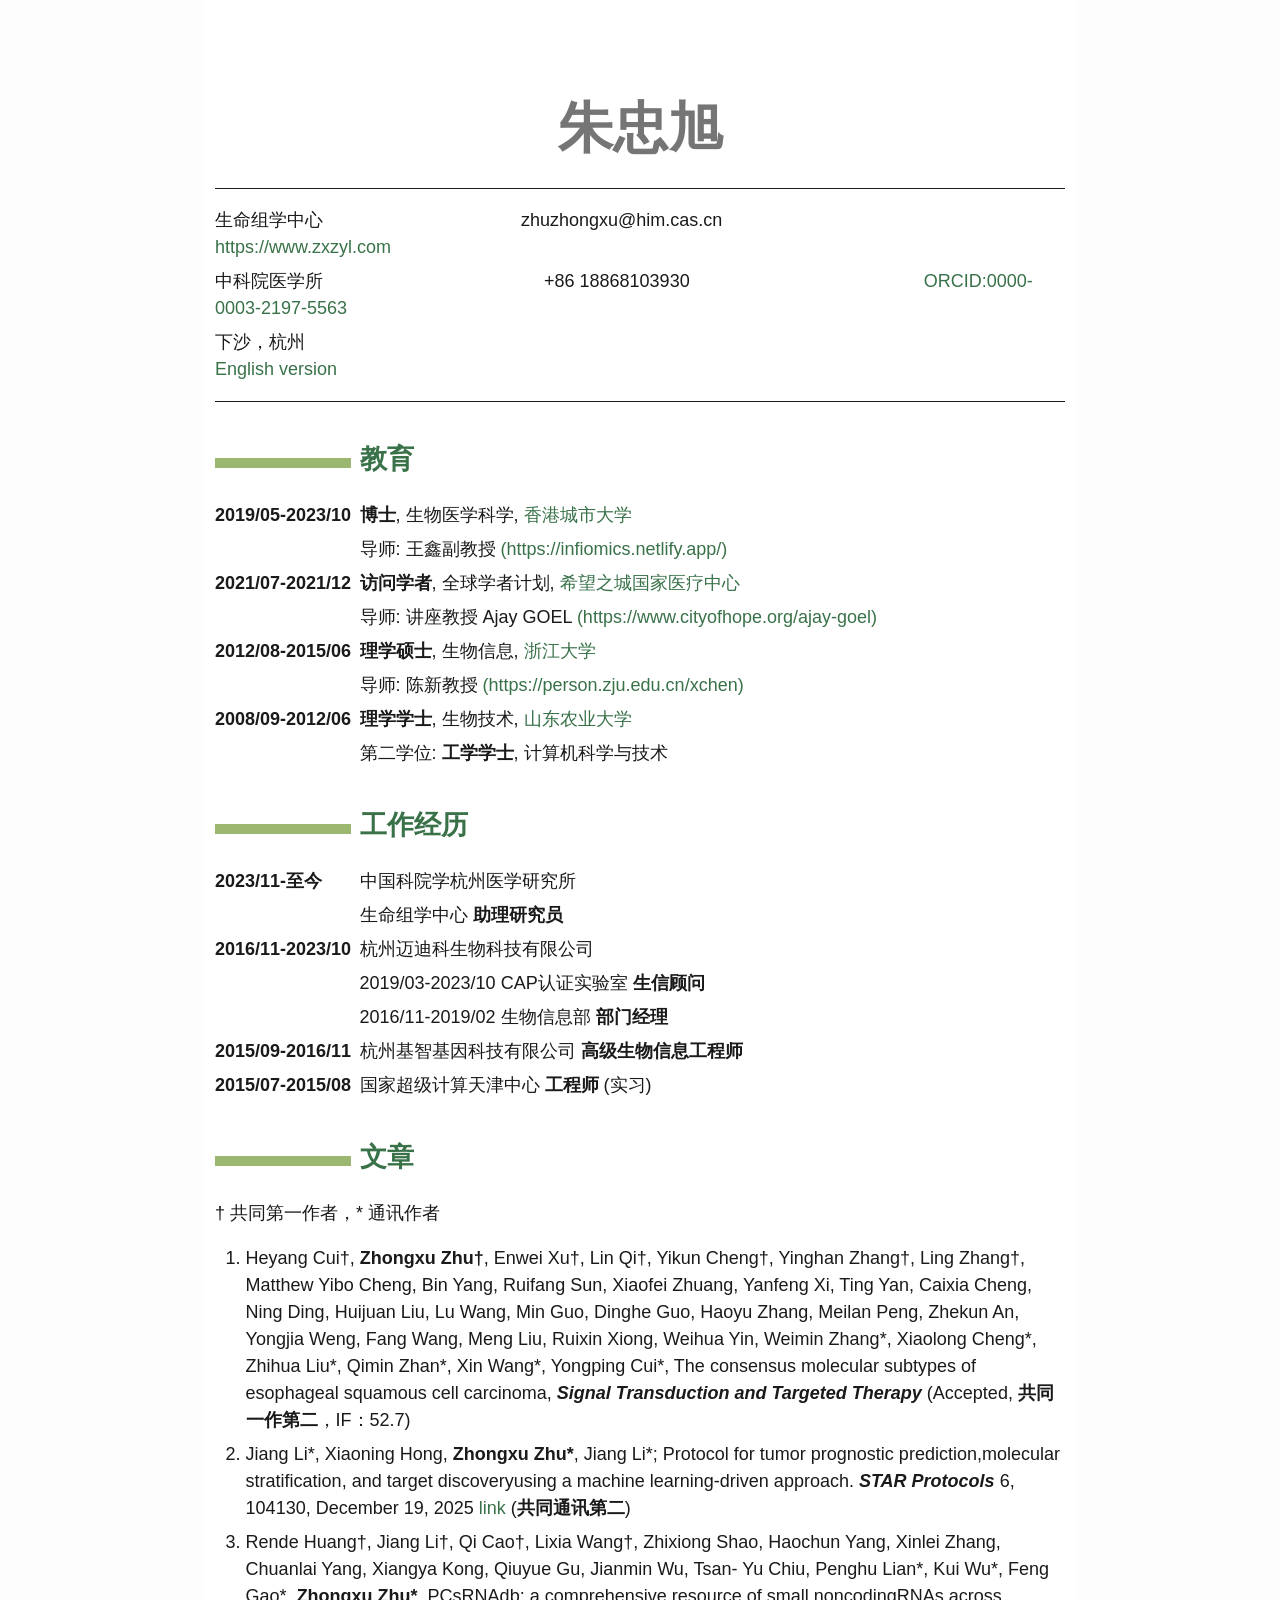
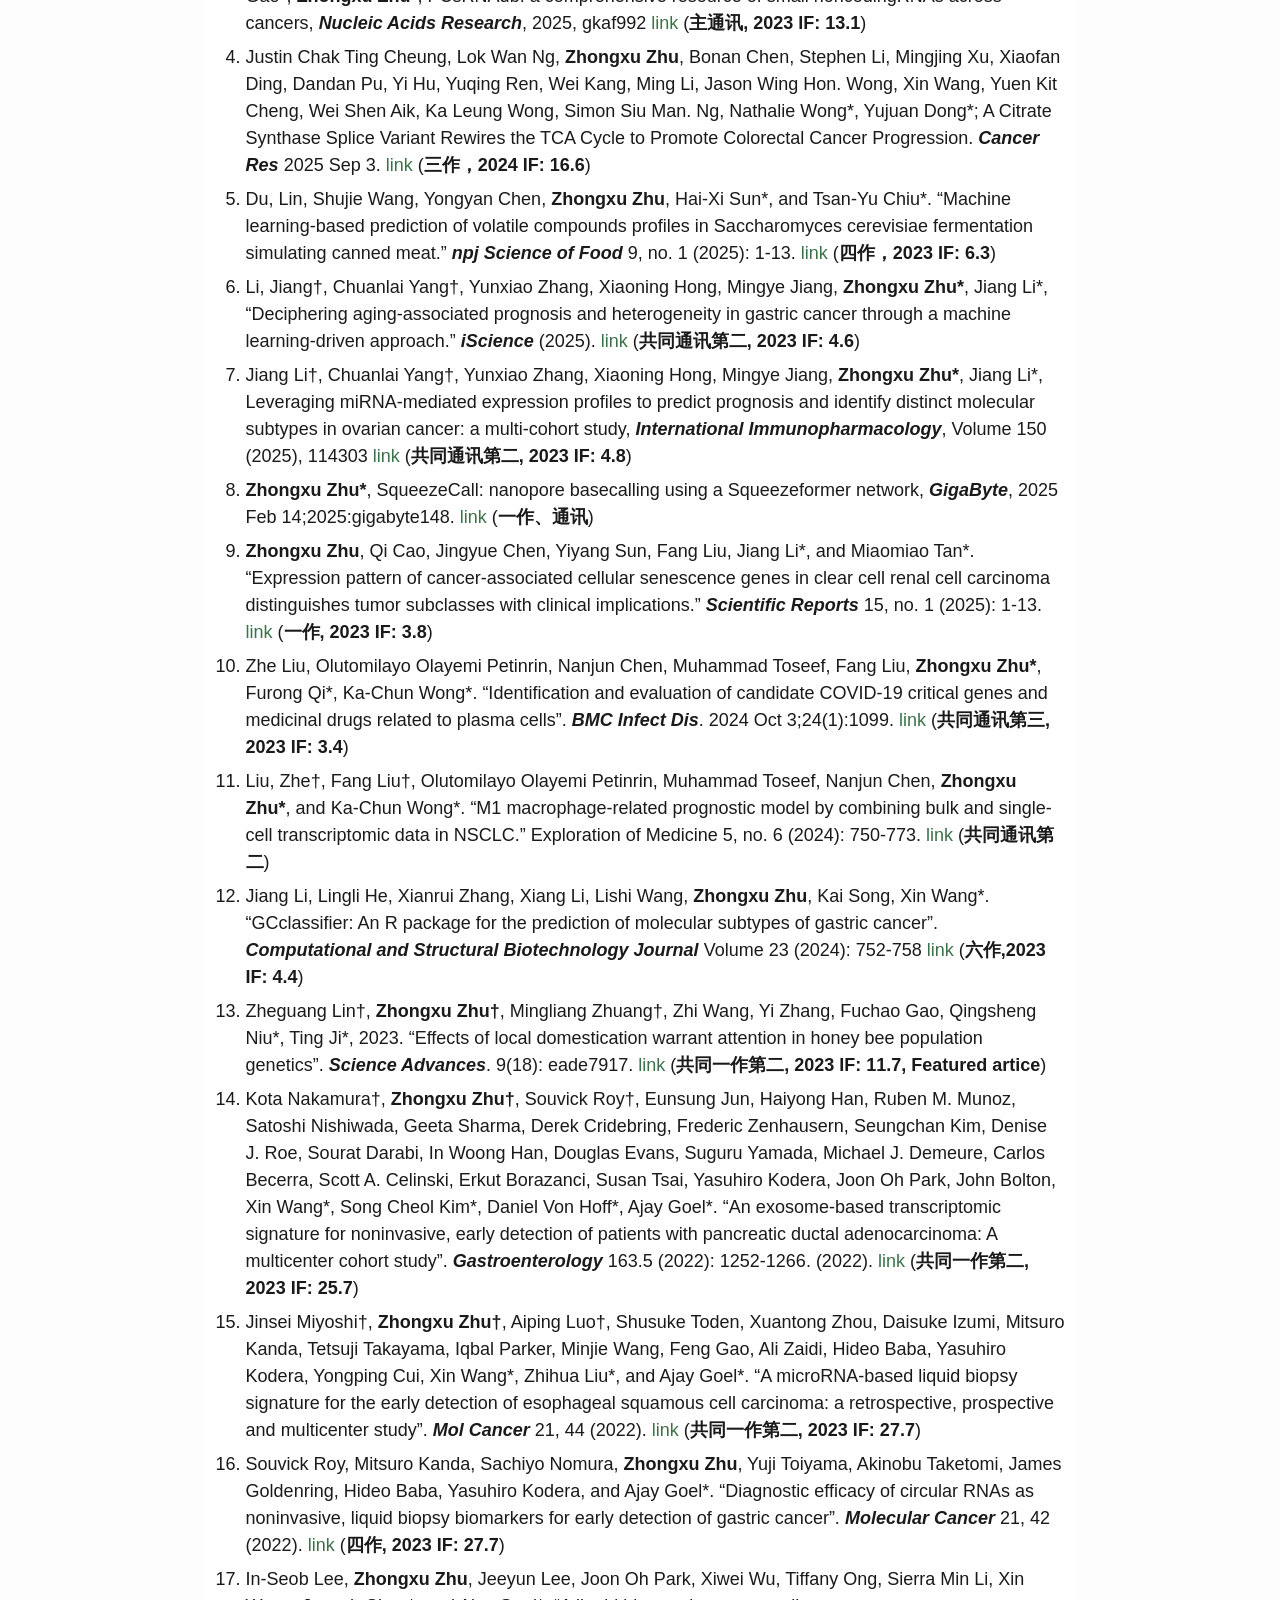
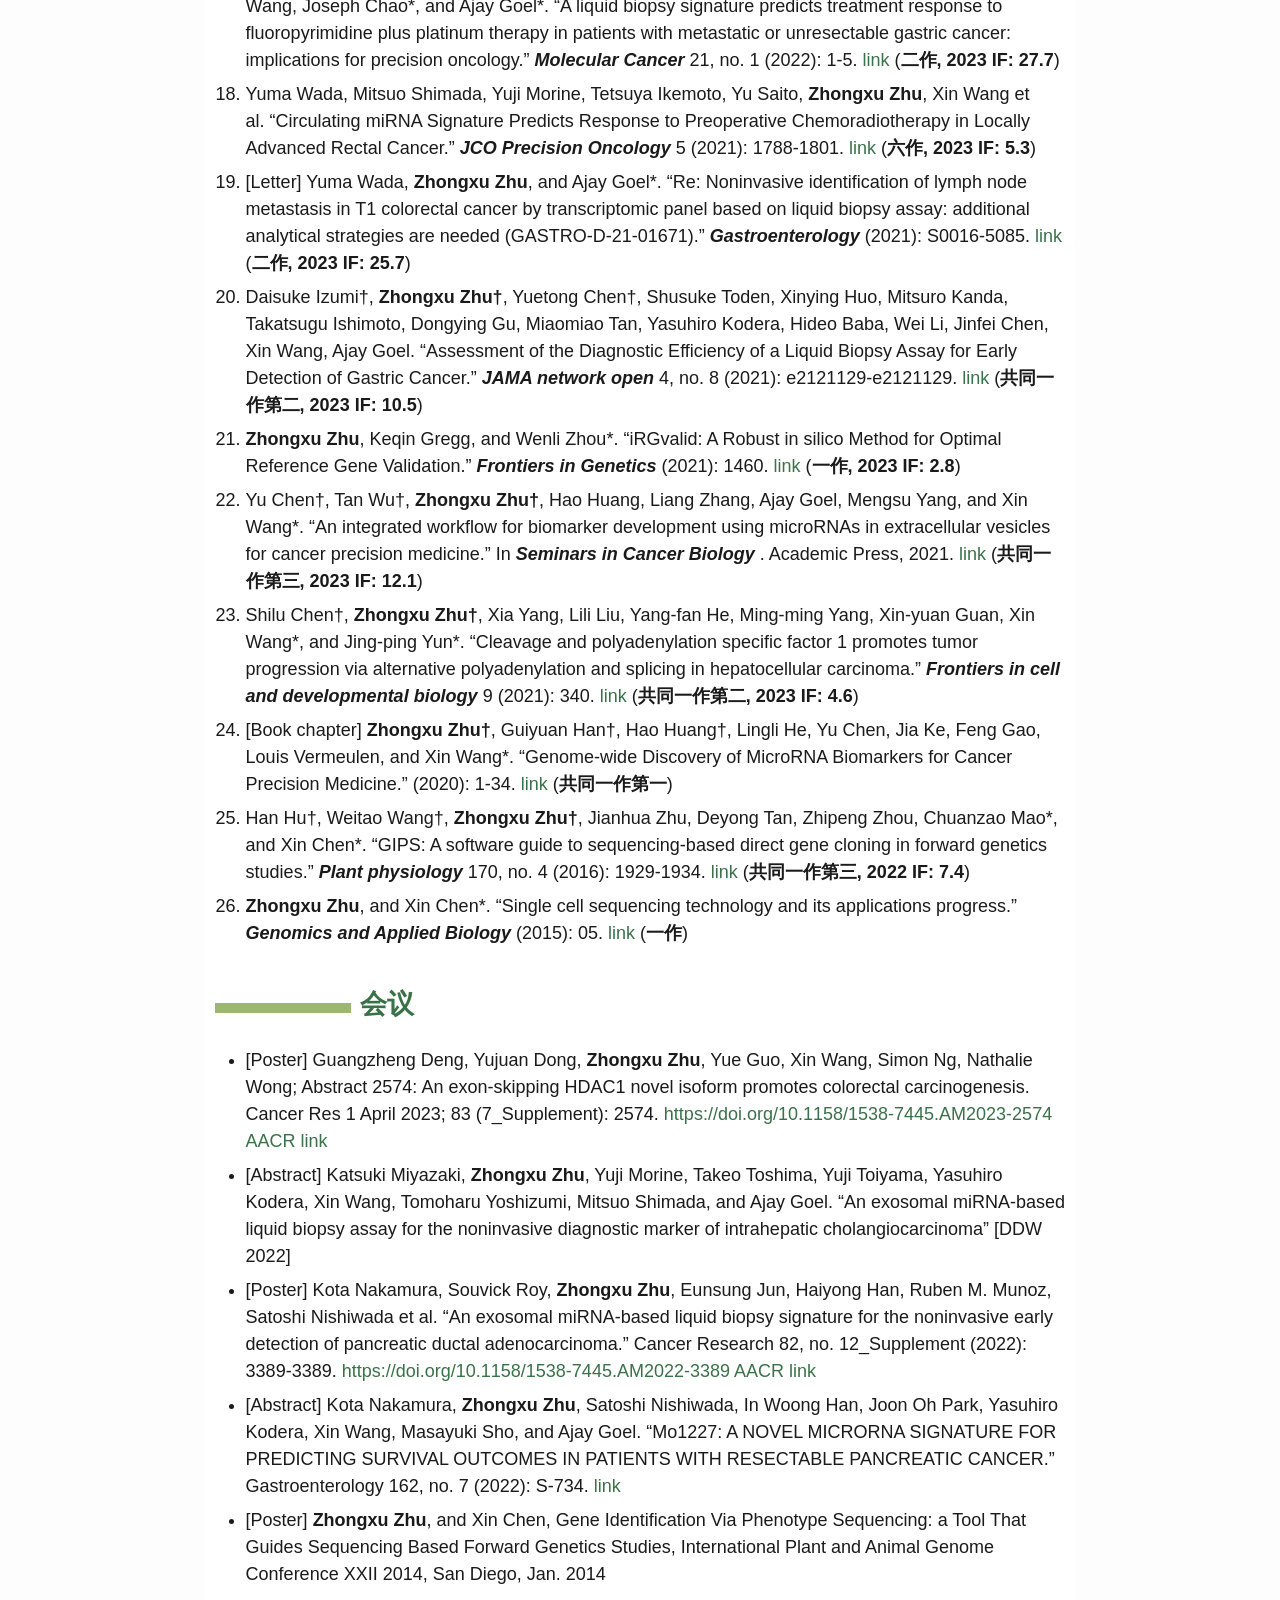
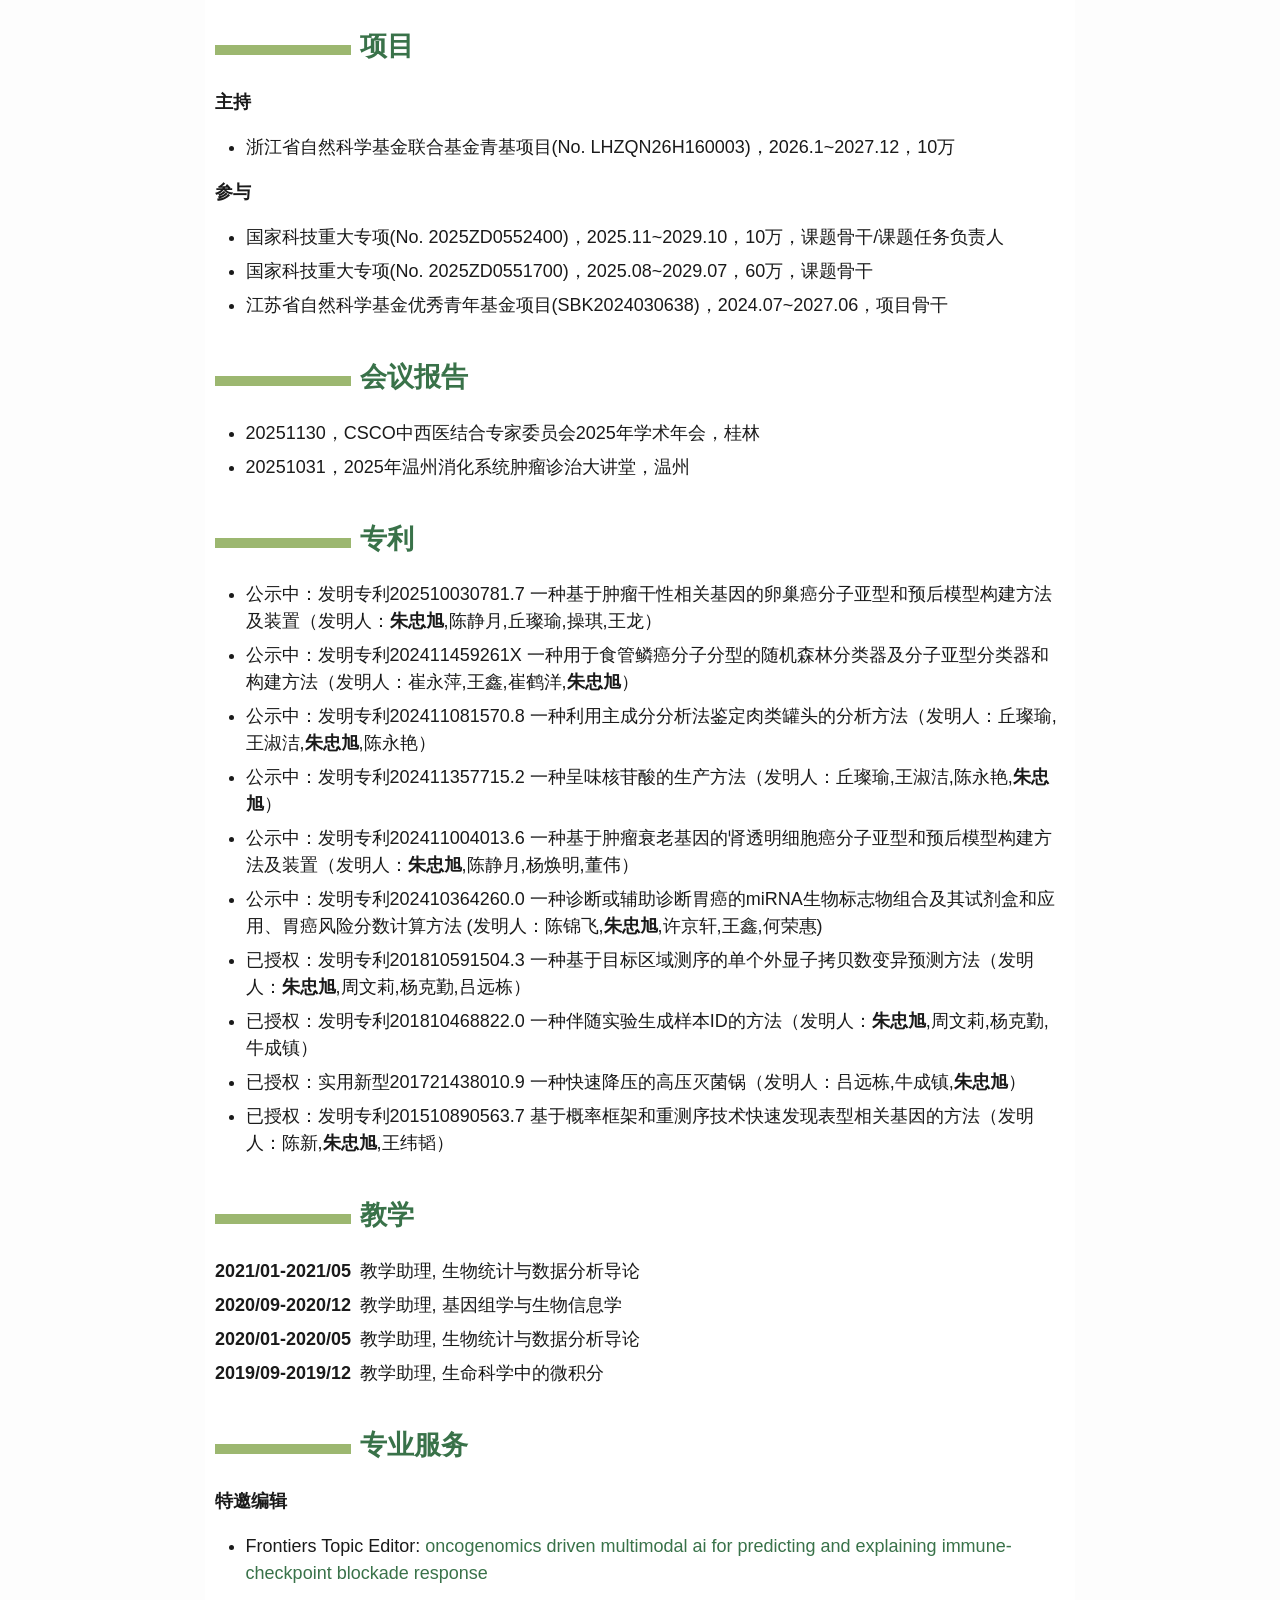
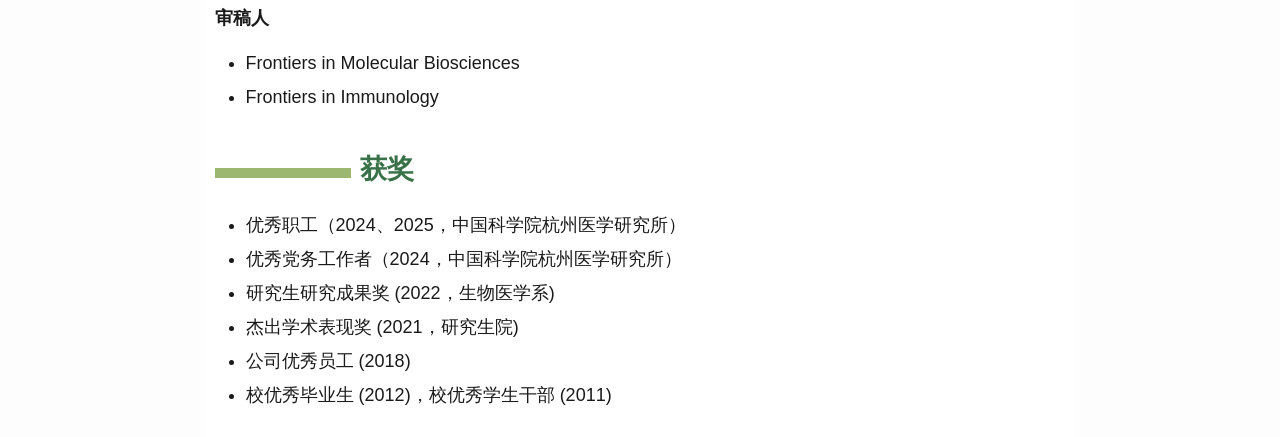
==== commit 42b5a88e: "update" ====
--- a/docs/ch.html
+++ b/docs/ch.html
@@ -1,11 +1,153 @@
-<!DOCTYPE html PUBLIC "-//W3C//DTD XHTML 1.0 Transitional//EN" "http://www.w3.org/TR/xhtml1/DTD/xhtml1-transitional.dtd">
-<html xmlns="http://www.w3.org/1999/xhtml">
+<!DOCTYPE html>
+<html xmlns="http://www.w3.org/1999/xhtml" lang="" xml:lang="">
 <head>
-  <meta http-equiv="Content-Type" content="text/html; charset=utf-8" />
-  <meta http-equiv="Content-Style-Type" content="text/css" />
+  <meta charset="utf-8" />
   <meta name="generator" content="pandoc" />
+  <meta name="viewport" content="width=device-width, initial-scale=1.0, user-scalable=yes" />
   <title>full.Ch</title>
-  <style type="text/css">code{white-space: pre;}</style>
+  <style>
+    html {
+      line-height: 1.5;
+      font-family: Georgia, serif;
+      font-size: 20px;
+      color: #1a1a1a;
+      background-color: #fdfdfd;
+    }
+    body {
+      margin: 0 auto;
+      max-width: 36em;
+      padding-left: 50px;
+      padding-right: 50px;
+      padding-top: 50px;
+      padding-bottom: 50px;
+      hyphens: auto;
+      overflow-wrap: break-word;
+      text-rendering: optimizeLegibility;
+      font-kerning: normal;
+    }
+    @media (max-width: 600px) {
+      body {
+        font-size: 0.9em;
+        padding: 1em;
+      }
+    }
+    @media print {
+      body {
+        background-color: transparent;
+        color: black;
+        font-size: 12pt;
+      }
+      p, h2, h3 {
+        orphans: 3;
+        widows: 3;
+      }
+      h2, h3, h4 {
+        page-break-after: avoid;
+      }
+    }
+    p {
+      margin: 1em 0;
+    }
+    a {
+      color: #1a1a1a;
+    }
+    a:visited {
+      color: #1a1a1a;
+    }
+    img {
+      max-width: 100%;
+    }
+    h1, h2, h3, h4, h5, h6 {
+      margin-top: 1.4em;
+    }
+    h5, h6 {
+      font-size: 1em;
+      font-style: italic;
+    }
+    h6 {
+      font-weight: normal;
+    }
+    ol, ul {
+      padding-left: 1.7em;
+      margin-top: 1em;
+    }
+    li > ol, li > ul {
+      margin-top: 0;
+    }
+    blockquote {
+      margin: 1em 0 1em 1.7em;
+      padding-left: 1em;
+      border-left: 2px solid #e6e6e6;
+      color: #606060;
+    }
+    code {
+      font-family: Menlo, Monaco, 'Lucida Console', Consolas, monospace;
+      font-size: 85%;
+      margin: 0;
+    }
+    pre {
+      margin: 1em 0;
+      overflow: auto;
+    }
+    pre code {
+      padding: 0;
+      overflow: visible;
+      overflow-wrap: normal;
+    }
+    .sourceCode {
+     background-color: transparent;
+     overflow: visible;
+    }
+    hr {
+      background-color: #1a1a1a;
+      border: none;
+      height: 1px;
+      margin: 1em 0;
+    }
+    table {
+      margin: 1em 0;
+      border-collapse: collapse;
+      width: 100%;
+      overflow-x: auto;
+      display: block;
+      font-variant-numeric: lining-nums tabular-nums;
+    }
+    table caption {
+      margin-bottom: 0.75em;
+    }
+    tbody {
+      margin-top: 0.5em;
+      border-top: 1px solid #1a1a1a;
+      border-bottom: 1px solid #1a1a1a;
+    }
+    th {
+      border-top: 1px solid #1a1a1a;
+      padding: 0.25em 0.5em 0.25em 0.5em;
+    }
+    td {
+      padding: 0.125em 0.5em 0.25em 0.5em;
+    }
+    header {
+      margin-bottom: 4em;
+      text-align: center;
+    }
+    #TOC li {
+      list-style: none;
+    }
+    #TOC a:not(:hover) {
+      text-decoration: none;
+    }
+    code{white-space: pre-wrap;}
+    span.smallcaps{font-variant: small-caps;}
+    span.underline{text-decoration: underline;}
+    div.column{display: inline-block; vertical-align: top; width: 50%;}
+    div.hanging-indent{margin-left: 1.5em; text-indent: -1.5em;}
+    ul.task-list{list-style: none;}
+    .display.math{display: block; text-align: center; margin: 0.5rem auto;}
+  </style>
+  <!--[if lt IE 9]>
+    <script src="//cdnjs.cloudflare.com/ajax/libs/html5shiv/3.7.3/html5shiv-printshiv.min.js"></script>
+  <![endif]-->
   <style type="text/css">
   /*
    * Copyright 2013 Christophe-Marie Duquesne <chmd@chmd.fr>
@@ -15,29 +157,30 @@
    * This CSS document is delivered to you under the CC BY-SA 3.0 License.
    * https://creativecommons.org/licenses/by-sa/3.0/deed.en_US
    */
-  
+
   /* Whole document */
   body {
       font-family: "Helvetica Neue", Helvetica, Arial, sans-serif;
-      max-width: 800px;
+      max-width: 850px;
       margin: auto;
+      font-size:18px;
       background: #FFFFFF;
       padding: 10px 10px 10px 10px;
   }
-  
+
   /* Title of the resume */
   h1 {
       font-size: 55px;
       color: #757575;
       text-align:center;
-      margin-bottom:15px;
+      margin-bottom:10px;
   }
   /* h1:hover { */
   /*     background-color: #757575; */
   /*     color: #FFFFFF; */
   /*     text-shadow: 1px 1px 1px #333; */
   /* } */
-  
+
   /* Titles of categories */
   h2 {
       /* This is called "sectioncolor" in the ConTeXt stylesheet. */
@@ -58,7 +201,7 @@
   /*     color: #FFFFFF; */
   /*     text-shadow: 1px 1px 1px #333; */
   /* } */
-  
+
   /* Definitions */
   dt {
       float: left;
@@ -74,12 +217,12 @@
       margin-top:0;
       margin-bottom:7px;
   }
-  
+
   /* Blockquotes */
   blockquote {
       text-align: center
   }
-  
+
   /* Links */
   a {
       text-decoration: none;
@@ -91,12 +234,12 @@
       text-decoration: none;
       text-shadow: 1px 1px 1px #333;
   }
-  
+
   /* Horizontal separators */
   hr {
       color: #A6A6A6;
   }
-  
+
   table {
       width: 100%;
   }
@@ -105,25 +248,9 @@
 <body>
 <h1 id="朱忠旭">朱忠旭</h1>
 <hr />
-<table>
-<tbody>
-<tr class="odd">
-<td align="left">生命组学中心</td>
-<td align="center">zhuzhongxu@him.cas.cn</td>
-<td align="right"><a href="https://www.zxzyl.com">https://www.zxzyl.com</a></td>
-</tr>
-<tr class="even">
-<td align="left">中科院医学所</td>
-<td align="center">+86 18868103930</td>
-<td align="right"><a href="https://orcid.org/0000-0003-2197-5563">ORCID:0000-0003-2197-5563</a></td>
-</tr>
-<tr class="odd">
-<td align="left">下沙，杭州</td>
-<td align="center"></td>
-<td align="right"><a href="https://www.zxzyl.com/resume/index.html">English version</a></td>
-</tr>
-</tbody>
-</table>
+<p>生命组学中心　　　　　　　　　　　zhuzhongxu@him.cas.cn 　　　　　　　　　　 　　　　<a href="https://www.zxzyl.com">https://www.zxzyl.com</a></p>
+<p>中科院医学所　　　　　　　　　　　　 +86 18868103930　　　　　　　　　　　　　<a href="https://orcid.org/0000-0003-2197-5563">ORCID:0000-0003-2197-5563</a></p>
+<p>下沙，杭州　　　　　　　　　　　　　　　　 　　　　　　　　　　　　　　　　　　　 　　　　　<a href="https://www.zxzyl.com/resume/index.html">English version</a></p>
 <hr />
 <h2 id="教育">教育</h2>
 <dl>
@@ -156,60 +283,60 @@
 <p>2016/11-2019/02 生物信息部 <strong>部门经理</strong></p>
 </dd>
 <dt>2015/09-2016/11</dt>
-<dd><p>杭州基智基因科技有限公司 <strong>高级生物信息工程师</strong></p>
+<dd>杭州基智基因科技有限公司 <strong>高级生物信息工程师</strong>
 </dd>
 <dt>2015/07-2015/08</dt>
-<dd><p>国家超级计算天津中心 <strong>工程师</strong> (实习)</p>
+<dd>国家超级计算天津中心 <strong>工程师</strong> (实习)
 </dd>
 </dl>
 <h2 id="文章">文章</h2>
 <p>† 共同第一作者，* 通讯作者</p>
-<ol style="list-style-type: decimal">
+<ol type="1">
 <li><p>Heyang Cui†, <strong>Zhongxu Zhu†</strong>, Enwei Xu†, Lin Qi†, Yikun Cheng†, Yinghan Zhang†, Ling Zhang†, Matthew Yibo Cheng, Bin Yang, Ruifang Sun, Xiaofei Zhuang, Yanfeng Xi, Ting Yan, Caixia Cheng, Ning Ding, Huijuan Liu, Lu Wang, Min Guo, Dinghe Guo, Haoyu Zhang, Meilan Peng, Zhekun An, Yongjia Weng, Fang Wang, Meng Liu, Ruixin Xiong, Weihua Yin, Weimin Zhang*, Xiaolong Cheng*, Zhihua Liu*, Qimin Zhan*, Xin Wang*, Yongping Cui*, The consensus molecular subtypes of esophageal squamous cell carcinoma, <strong><em>Signal Transduction and Targeted Therapy</em></strong> (Accepted, <strong>共同一作第二</strong>，IF：52.7)</p></li>
 <li><p>Jiang Li*, Xiaoning Hong, <strong>Zhongxu Zhu*</strong>, Jiang Li*; Protocol for tumor prognostic prediction,molecular stratification, and target discoveryusing a machine learning-driven approach. <strong><em>STAR Protocols</em></strong> 6, 104130, December 19, 2025 <a href="https://doi.org/10.1016/j.xpro.2025.104130">link</a> (<strong>共同通讯第二</strong>)</p></li>
 <li><p>Rende Huang†, Jiang Li†, Qi Cao†, Lixia Wang†, Zhixiong Shao, Haochun Yang, Xinlei Zhang, Chuanlai Yang, Xiangya Kong, Qiuyue Gu, Jianmin Wu, Tsan- Yu Chiu, Penghu Lian*, Kui Wu*, Feng Gao*, <strong>Zhongxu Zhu*</strong>, PCsRNAdb: a comprehensive resource of small noncodingRNAs across cancers, <strong><em>Nucleic Acids Research</em></strong>, 2025, gkaf992 <a href="https://doi.org/10.1093/nar/gkaf992">link</a> (<strong>主通讯, 2023 IF: 13.1</strong>)</p></li>
-<li><p>Justin Chak Ting Cheung, Lok Wan Ng, <strong>Zhongxu Zhu</strong>, Bonan Chen, Stephen Li, Mingjing Xu, Xiaofan Ding, Dandan Pu, Yi Hu, Yuqing Ren, Wei Kang, Ming Li, Jason Wing Hon. Wong, Xin Wang, Yuen Kit Cheng, Wei Shen Aik, Ka Leung Wong, Simon Siu Man. Ng, Nathalie Wong*, Yujuan Dong*; A Citrate Synthase Splice Variant Rewires the TCA Cycle to Promote Colorectal Cancer Progression. <strong><em>Cancer Res</em></strong> 2025 Sep 3. <a href="https://doi.org/10.1158/0008-5472.CAN-24-2355">link</a> (<strong>三作，2024 IF: 16.6</strong>)</p></li>
-<li><p>Du, Lin, Shujie Wang, Yongyan Chen, <strong>Zhongxu Zhu</strong>, Hai-Xi Sun*, and Tsan-Yu Chiu*. &quot;Machine learning-based prediction of volatile compounds profiles in Saccharomyces cerevisiae fermentation simulating canned meat.&quot; <strong><em>npj Science of Food</em></strong> 9, no. 1 (2025): 1-13. <a href="https://doi.org/10.1038/s41538-025-00435-6">link</a> (<strong>四作，2023 IF: 6.3</strong>)</p></li>
-<li><p>Li, Jiang†, Chuanlai Yang†, Yunxiao Zhang, Xiaoning Hong, Mingye Jiang, <strong>Zhongxu Zhu*</strong>, Jiang Li*, &quot;Deciphering aging-associated prognosis and heterogeneity in gastric cancer through a machine learning-driven approach.&quot; <strong><em>iScience</em></strong> (2025). <a href="https://doi.org/10.1016/j.isci.2025.112316">link</a> (<strong>共同通讯第二, 2023 IF: 4.6</strong>)</p></li>
+<li><p>Justin Chak Ting Cheung, Lok Wan Ng, <strong>Zhongxu Zhu</strong>, Bonan Chen, Stephen Li, Mingjing Xu, Xiaofan Ding, Dandan Pu, Yi Hu, Yuqing Ren, Wei Kang, Ming Li, Jason Wing Hon. Wong, Xin Wang, Yuen Kit Cheng, Wei Shen Aik, Ka Leung Wong, Simon Siu Man. Ng, Nathalie Wong*, Yujuan Dong*; A Citrate Synthase Splice Variant Rewires the TCA Cycle to Promote Colorectal Cancer Progression. <strong><em>Cancer Res</em></strong> 2025 Sep 3. <a href="https://doi.org/10.1158/0008-5472.CAN-24-2355">link</a> (<strong>三作，2024 IF: 16.6</strong>)</p></li>
+<li><p>Du, Lin, Shujie Wang, Yongyan Chen, <strong>Zhongxu Zhu</strong>, Hai-Xi Sun*, and Tsan-Yu Chiu*. “Machine learning-based prediction of volatile compounds profiles in Saccharomyces cerevisiae fermentation simulating canned meat.” <strong><em>npj Science of Food</em></strong> 9, no. 1 (2025): 1-13. <a href="https://doi.org/10.1038/s41538-025-00435-6">link</a> (<strong>四作，2023 IF: 6.3</strong>)</p></li>
+<li><p>Li, Jiang†, Chuanlai Yang†, Yunxiao Zhang, Xiaoning Hong, Mingye Jiang, <strong>Zhongxu Zhu*</strong>, Jiang Li*, “Deciphering aging-associated prognosis and heterogeneity in gastric cancer through a machine learning-driven approach.” <strong><em>iScience</em></strong> (2025). <a href="https://doi.org/10.1016/j.isci.2025.112316">link</a> (<strong>共同通讯第二, 2023 IF: 4.6</strong>)</p></li>
 <li><p>Jiang Li†, Chuanlai Yang†, Yunxiao Zhang, Xiaoning Hong, Mingye Jiang, <strong>Zhongxu Zhu*</strong>, Jiang Li*, Leveraging miRNA-mediated expression profiles to predict prognosis and identify distinct molecular subtypes in ovarian cancer: a multi-cohort study, <strong><em>International Immunopharmacology</em></strong>, Volume 150 (2025), 114303 <a href="https://doi.org/10.1016/j.intimp.2025.114303">link</a> (<strong>共同通讯第二, 2023 IF: 4.8</strong>)</p></li>
 <li><p><strong>Zhongxu Zhu*</strong>, SqueezeCall: nanopore basecalling using a Squeezeformer network, <strong><em>GigaByte</em></strong>, 2025 Feb 14;2025:gigabyte148. <a href="https://doi.org/10.46471/gigabyte.148">link</a> (<strong>一作、通讯</strong>)</p></li>
-<li><p><strong>Zhongxu Zhu</strong>, Qi Cao, Jingyue Chen, Yiyang Sun, Fang Liu, Jiang Li*, and Miaomiao Tan*. &quot;Expression pattern of cancer-associated cellular senescence genes in clear cell renal cell carcinoma distinguishes tumor subclasses with clinical implications.&quot; <strong><em>Scientific Reports</em></strong> 15, no. 1 (2025): 1-13. <a href="https://doi.org/10.1038/s41598-024-84620-9">link</a> (<strong>一作, 2023 IF: 3.8</strong>)</p></li>
-<li><p>Zhe Liu, Olutomilayo Olayemi Petinrin, Nanjun Chen, Muhammad Toseef, Fang Liu, <strong>Zhongxu Zhu*</strong>, Furong Qi*, Ka-Chun Wong*. &quot;Identification and evaluation of candidate COVID-19 critical genes and medicinal drugs related to plasma cells&quot;. <strong><em>BMC Infect Dis</em></strong>. 2024 Oct 3;24(1):1099. <a href="https://doi.org/10.1186/s12879-024-10000-3">link</a> (<strong>共同通讯第三, 2023 IF: 3.4</strong>)</p></li>
-<li><p>Liu, Zhe†, Fang Liu†, Olutomilayo Olayemi Petinrin, Muhammad Toseef, Nanjun Chen, <strong>Zhongxu Zhu*</strong>, and Ka-Chun Wong*. &quot;M1 macrophage-related prognostic model by combining bulk and single-cell transcriptomic data in NSCLC.&quot; Exploration of Medicine 5, no. 6 (2024): 750-773. <a href="https://doi.org/10.37349/emed.2024.00254">link</a> (<strong>共同通讯第二</strong>)</p></li>
-<li><p>Jiang Li, Lingli He, Xianrui Zhang, Xiang Li, Lishi Wang, <strong>Zhongxu Zhu</strong>, Kai Song, Xin Wang*. &quot;GCclassifier: An R package for the prediction of molecular subtypes of gastric cancer&quot;. <strong><em>Computational and Structural Biotechnology Journal</em></strong> Volume 23 (2024): 752-758 <a href="https://doi.org/10.1016/j.csbj.2024.01.010">link</a> (<strong>六作,2023 IF: 4.4</strong>)</p></li>
-<li><p>Zheguang Lin†, <strong>Zhongxu Zhu†</strong>, Mingliang Zhuang†, Zhi Wang, Yi Zhang, Fuchao Gao, Qingsheng Niu*, Ting Ji*, 2023. &quot;Effects of local domestication warrant attention in honey bee population genetics&quot;. <strong><em>Science Advances</em></strong>. 9(18): eade7917. <a href="https://doi.org/10.1126/sciadv.ade7917">link</a> (<strong>共同一作第二, 2023 IF: 11.7, Featured artice</strong>)</p></li>
-<li><p>Kota Nakamura†, <strong>Zhongxu Zhu†</strong>, Souvick Roy†, Eunsung Jun, Haiyong Han, Ruben M. Munoz, Satoshi Nishiwada, Geeta Sharma, Derek Cridebring, Frederic Zenhausern, Seungchan Kim, Denise J. Roe, Sourat Darabi, In Woong Han, Douglas Evans, Suguru Yamada, Michael J. Demeure, Carlos Becerra, Scott A. Celinski, Erkut Borazanci, Susan Tsai, Yasuhiro Kodera, Joon Oh Park, John Bolton, Xin Wang*, Song Cheol Kim*, Daniel Von Hoff*, Ajay Goel*. &quot;An exosome-based transcriptomic signature for noninvasive, early detection of patients with pancreatic ductal adenocarcinoma: A multicenter cohort study&quot;. <strong><em>Gastroenterology</em></strong> 163.5 (2022): 1252-1266. (2022). <a href="https://doi.org/10.1053/j.gastro.2022.06.090">link</a> (<strong>共同一作第二, 2023 IF: 25.7</strong>)</p></li>
-<li><p>Jinsei Miyoshi†, <strong>Zhongxu Zhu†</strong>, Aiping Luo†, Shusuke Toden, Xuantong Zhou, Daisuke Izumi, Mitsuro Kanda, Tetsuji Takayama, Iqbal Parker, Minjie Wang, Feng Gao, Ali Zaidi, Hideo Baba, Yasuhiro Kodera, Yongping Cui, Xin Wang*, Zhihua Liu*, and Ajay Goel*. &quot;A microRNA-based liquid biopsy signature for the early detection of esophageal squamous cell carcinoma: a retrospective, prospective and multicenter study&quot;. <strong><em>Mol Cancer</em></strong> 21, 44 (2022). <a href="https://doi.org/10.1186/s12943-022-01507-x">link</a> (<strong>共同一作第二, 2023 IF: 27.7</strong>)</p></li>
-<li><p>Souvick Roy, Mitsuro Kanda, Sachiyo Nomura, <strong>Zhongxu Zhu</strong>, Yuji Toiyama, Akinobu Taketomi, James Goldenring, Hideo Baba, Yasuhiro Kodera, and Ajay Goel*. &quot;Diagnostic efficacy of circular RNAs as noninvasive, liquid biopsy biomarkers for early detection of gastric cancer&quot;. <strong><em>Molecular Cancer</em></strong> 21, 42 (2022). <a href="https://doi.org/10.1186/s12943-022-01527-7">link</a> (<strong>四作, 2023 IF: 27.7</strong>)</p></li>
-<li><p>In-Seob Lee, <strong>Zhongxu Zhu</strong>, Jeeyun Lee, Joon Oh Park, Xiwei Wu, Tiffany Ong, Sierra Min Li, Xin Wang, Joseph Chao*, and Ajay Goel*. &quot;A liquid biopsy signature predicts treatment response to fluoropyrimidine plus platinum therapy in patients with metastatic or unresectable gastric cancer: implications for precision oncology.&quot; <strong><em>Molecular Cancer</em></strong> 21, no. 1 (2022): 1-5. <a href="https://doi.org/10.1186/s12943-021-01483-8">link</a> (<strong>二作, 2023 IF: 27.7</strong>)</p></li>
-<li><p>Yuma Wada, Mitsuo Shimada, Yuji Morine, Tetsuya Ikemoto, Yu Saito, <strong>Zhongxu Zhu</strong>, Xin Wang et al. &quot;Circulating miRNA Signature Predicts Response to Preoperative Chemoradiotherapy in Locally Advanced Rectal Cancer.&quot; <strong><em>JCO Precision Oncology</em></strong> 5 (2021): 1788-1801. <a href="https://doi.org/10.1200/PO.21.00015">link</a> (<strong>六作, 2023 IF: 5.3</strong>)</p></li>
-<li><p>[Letter] Yuma Wada, <strong>Zhongxu Zhu</strong>, and Ajay Goel*. &quot;Re: Noninvasive identification of lymph node metastasis in T1 colorectal cancer by transcriptomic panel based on liquid biopsy assay: additional analytical strategies are needed (GASTRO-D-21-01671).&quot; <strong><em>Gastroenterology</em></strong> (2021): S0016-5085. <a href="https://doi.org/10.1053/j.gastro.2021.09.013">link</a> (<strong>二作, 2023 IF: 25.7</strong>)</p></li>
-<li><p>Daisuke Izumi†, <strong>Zhongxu Zhu†</strong>, Yuetong Chen†, Shusuke Toden, Xinying Huo, Mitsuro Kanda, Takatsugu Ishimoto, Dongying Gu, Miaomiao Tan, Yasuhiro Kodera, Hideo Baba, Wei Li, Jinfei Chen, Xin Wang, Ajay Goel. &quot;Assessment of the Diagnostic Efficiency of a Liquid Biopsy Assay for Early Detection of Gastric Cancer.&quot; <strong><em>JAMA network open</em></strong> 4, no. 8 (2021): e2121129-e2121129. <a href="https://doi.org/10.1001/jamanetworkopen.2021.21129">link</a> (<strong>共同一作第二, 2023 IF: 10.5</strong>)</p></li>
-<li><p><strong>Zhongxu Zhu</strong>, Keqin Gregg, and Wenli Zhou*. &quot;iRGvalid: A Robust in silico Method for Optimal Reference Gene Validation.&quot; <strong><em>Frontiers in Genetics</em></strong> (2021): 1460. <a href="https://doi.org/10.3389/fgene.2021.716653">link</a> (<strong>一作, 2023 IF: 2.8</strong>)</p></li>
-<li><p>Yu Chen†, Tan Wu†, <strong>Zhongxu Zhu†</strong>, Hao Huang, Liang Zhang, Ajay Goel, Mengsu Yang, and Xin Wang*. &quot;An integrated workflow for biomarker development using microRNAs in extracellular vesicles for cancer precision medicine.&quot; In <strong><em>Seminars in Cancer Biology</em></strong> . Academic Press, 2021. <a href="https://doi.org/10.1016/j.semcancer.2021.03.011">link</a> (<strong>共同一作第三, 2023 IF: 12.1</strong>)</p></li>
-<li><p>Shilu Chen†, <strong>Zhongxu Zhu†</strong>, Xia Yang, Lili Liu, Yang-fan He, Ming-ming Yang, Xin-yuan Guan, Xin Wang*, and Jing-ping Yun*. &quot;Cleavage and polyadenylation specific factor 1 promotes tumor progression via alternative polyadenylation and splicing in hepatocellular carcinoma.&quot; <strong><em>Frontiers in cell and developmental biology</em></strong> 9 (2021): 340. <a href="https://doi.org/10.3389/fcell.2021.616835">link</a> (<strong>共同一作第二, 2023 IF: 4.6</strong>)</p></li>
-<li><p>[Book chapter] <strong>Zhongxu Zhu†</strong>, Guiyuan Han†, Hao Huang†, Lingli He, Yu Chen, Jia Ke, Feng Gao, Louis Vermeulen, and Xin Wang*. &quot;Genome-wide Discovery of MicroRNA Biomarkers for Cancer Precision Medicine.&quot; (2020): 1-34. <a href="https://doi.org/10.1039/9781788019958-00001">link</a> (<strong>共同一作第一</strong>)</p></li>
-<li><p>Han Hu†, Weitao Wang†, <strong>Zhongxu Zhu†</strong>, Jianhua Zhu, Deyong Tan, Zhipeng Zhou, Chuanzao Mao*, and Xin Chen*. &quot;GIPS: A software guide to sequencing-based direct gene cloning in forward genetics studies.&quot; <strong><em>Plant physiology</em></strong> 170, no. 4 (2016): 1929-1934. <a href="http://dx.doi.org/10.1104/pp.15.01327">link</a> (<strong>共同一作第三, 2022 IF: 7.4</strong>)</p></li>
-<li><p><strong>Zhongxu Zhu</strong>, and Xin Chen*. &quot;Single cell sequencing technology and its applications progress.&quot; <strong><em>Genomics and Applied Biology</em></strong> (2015): 05. <a href="http://dx.doi.org/10.13417/j.gab.034.000902">link</a> (<strong>一作</strong>)</p></li>
+<li><p><strong>Zhongxu Zhu</strong>, Qi Cao, Jingyue Chen, Yiyang Sun, Fang Liu, Jiang Li*, and Miaomiao Tan*. “Expression pattern of cancer-associated cellular senescence genes in clear cell renal cell carcinoma distinguishes tumor subclasses with clinical implications.” <strong><em>Scientific Reports</em></strong> 15, no. 1 (2025): 1-13. <a href="https://doi.org/10.1038/s41598-024-84620-9">link</a> (<strong>一作, 2023 IF: 3.8</strong>)</p></li>
+<li><p>Zhe Liu, Olutomilayo Olayemi Petinrin, Nanjun Chen, Muhammad Toseef, Fang Liu, <strong>Zhongxu Zhu*</strong>, Furong Qi*, Ka-Chun Wong*. “Identification and evaluation of candidate COVID-19 critical genes and medicinal drugs related to plasma cells”. <strong><em>BMC Infect Dis</em></strong>. 2024 Oct 3;24(1):1099. <a href="https://doi.org/10.1186/s12879-024-10000-3">link</a> (<strong>共同通讯第三, 2023 IF: 3.4</strong>)</p></li>
+<li><p>Liu, Zhe†, Fang Liu†, Olutomilayo Olayemi Petinrin, Muhammad Toseef, Nanjun Chen, <strong>Zhongxu Zhu*</strong>, and Ka-Chun Wong*. “M1 macrophage-related prognostic model by combining bulk and single-cell transcriptomic data in NSCLC.” Exploration of Medicine 5, no. 6 (2024): 750-773. <a href="https://doi.org/10.37349/emed.2024.00254">link</a> (<strong>共同通讯第二</strong>)</p></li>
+<li><p>Jiang Li, Lingli He, Xianrui Zhang, Xiang Li, Lishi Wang, <strong>Zhongxu Zhu</strong>, Kai Song, Xin Wang*. “GCclassifier: An R package for the prediction of molecular subtypes of gastric cancer”. <strong><em>Computational and Structural Biotechnology Journal</em></strong> Volume 23 (2024): 752-758 <a href="https://doi.org/10.1016/j.csbj.2024.01.010">link</a> (<strong>六作,2023 IF: 4.4</strong>)</p></li>
+<li><p>Zheguang Lin†, <strong>Zhongxu Zhu†</strong>, Mingliang Zhuang†, Zhi Wang, Yi Zhang, Fuchao Gao, Qingsheng Niu*, Ting Ji*, 2023. “Effects of local domestication warrant attention in honey bee population genetics”. <strong><em>Science Advances</em></strong>. 9(18): eade7917. <a href="https://doi.org/10.1126/sciadv.ade7917">link</a> (<strong>共同一作第二, 2023 IF: 11.7, Featured artice</strong>)</p></li>
+<li><p>Kota Nakamura†, <strong>Zhongxu Zhu†</strong>, Souvick Roy†, Eunsung Jun, Haiyong Han, Ruben M. Munoz, Satoshi Nishiwada, Geeta Sharma, Derek Cridebring, Frederic Zenhausern, Seungchan Kim, Denise J. Roe, Sourat Darabi, In Woong Han, Douglas Evans, Suguru Yamada, Michael J. Demeure, Carlos Becerra, Scott A. Celinski, Erkut Borazanci, Susan Tsai, Yasuhiro Kodera, Joon Oh Park, John Bolton, Xin Wang*, Song Cheol Kim*, Daniel Von Hoff*, Ajay Goel*. “An exosome-based transcriptomic signature for noninvasive, early detection of patients with pancreatic ductal adenocarcinoma: A multicenter cohort study”. <strong><em>Gastroenterology</em></strong> 163.5 (2022): 1252-1266. (2022). <a href="https://doi.org/10.1053/j.gastro.2022.06.090">link</a> (<strong>共同一作第二, 2023 IF: 25.7</strong>)</p></li>
+<li><p>Jinsei Miyoshi†, <strong>Zhongxu Zhu†</strong>, Aiping Luo†, Shusuke Toden, Xuantong Zhou, Daisuke Izumi, Mitsuro Kanda, Tetsuji Takayama, Iqbal Parker, Minjie Wang, Feng Gao, Ali Zaidi, Hideo Baba, Yasuhiro Kodera, Yongping Cui, Xin Wang*, Zhihua Liu*, and Ajay Goel*. “A microRNA-based liquid biopsy signature for the early detection of esophageal squamous cell carcinoma: a retrospective, prospective and multicenter study”. <strong><em>Mol Cancer</em></strong> 21, 44 (2022). <a href="https://doi.org/10.1186/s12943-022-01507-x">link</a> (<strong>共同一作第二, 2023 IF: 27.7</strong>)</p></li>
+<li><p>Souvick Roy, Mitsuro Kanda, Sachiyo Nomura, <strong>Zhongxu Zhu</strong>, Yuji Toiyama, Akinobu Taketomi, James Goldenring, Hideo Baba, Yasuhiro Kodera, and Ajay Goel*. “Diagnostic efficacy of circular RNAs as noninvasive, liquid biopsy biomarkers for early detection of gastric cancer”. <strong><em>Molecular Cancer</em></strong> 21, 42 (2022). <a href="https://doi.org/10.1186/s12943-022-01527-7">link</a> (<strong>四作, 2023 IF: 27.7</strong>)</p></li>
+<li><p>In-Seob Lee, <strong>Zhongxu Zhu</strong>, Jeeyun Lee, Joon Oh Park, Xiwei Wu, Tiffany Ong, Sierra Min Li, Xin Wang, Joseph Chao*, and Ajay Goel*. “A liquid biopsy signature predicts treatment response to fluoropyrimidine plus platinum therapy in patients with metastatic or unresectable gastric cancer: implications for precision oncology.” <strong><em>Molecular Cancer</em></strong> 21, no. 1 (2022): 1-5. <a href="https://doi.org/10.1186/s12943-021-01483-8">link</a> (<strong>二作, 2023 IF: 27.7</strong>)</p></li>
+<li><p>Yuma Wada, Mitsuo Shimada, Yuji Morine, Tetsuya Ikemoto, Yu Saito, <strong>Zhongxu Zhu</strong>, Xin Wang et al. “Circulating miRNA Signature Predicts Response to Preoperative Chemoradiotherapy in Locally Advanced Rectal Cancer.” <strong><em>JCO Precision Oncology</em></strong> 5 (2021): 1788-1801. <a href="https://doi.org/10.1200/PO.21.00015">link</a> (<strong>六作, 2023 IF: 5.3</strong>)</p></li>
+<li><p>[Letter] Yuma Wada, <strong>Zhongxu Zhu</strong>, and Ajay Goel*. “Re: Noninvasive identification of lymph node metastasis in T1 colorectal cancer by transcriptomic panel based on liquid biopsy assay: additional analytical strategies are needed (GASTRO-D-21-01671).” <strong><em>Gastroenterology</em></strong> (2021): S0016-5085. <a href="https://doi.org/10.1053/j.gastro.2021.09.013">link</a> (<strong>二作, 2023 IF: 25.7</strong>)</p></li>
+<li><p>Daisuke Izumi†, <strong>Zhongxu Zhu†</strong>, Yuetong Chen†, Shusuke Toden, Xinying Huo, Mitsuro Kanda, Takatsugu Ishimoto, Dongying Gu, Miaomiao Tan, Yasuhiro Kodera, Hideo Baba, Wei Li, Jinfei Chen, Xin Wang, Ajay Goel. “Assessment of the Diagnostic Efficiency of a Liquid Biopsy Assay for Early Detection of Gastric Cancer.” <strong><em>JAMA network open</em></strong> 4, no. 8 (2021): e2121129-e2121129. <a href="https://doi.org/10.1001/jamanetworkopen.2021.21129">link</a> (<strong>共同一作第二, 2023 IF: 10.5</strong>)</p></li>
+<li><p><strong>Zhongxu Zhu</strong>, Keqin Gregg, and Wenli Zhou*. “iRGvalid: A Robust in silico Method for Optimal Reference Gene Validation.” <strong><em>Frontiers in Genetics</em></strong> (2021): 1460. <a href="https://doi.org/10.3389/fgene.2021.716653">link</a> (<strong>一作, 2023 IF: 2.8</strong>)</p></li>
+<li><p>Yu Chen†, Tan Wu†, <strong>Zhongxu Zhu†</strong>, Hao Huang, Liang Zhang, Ajay Goel, Mengsu Yang, and Xin Wang*. “An integrated workflow for biomarker development using microRNAs in extracellular vesicles for cancer precision medicine.” In <strong><em>Seminars in Cancer Biology</em></strong> . Academic Press, 2021. <a href="https://doi.org/10.1016/j.semcancer.2021.03.011">link</a> (<strong>共同一作第三, 2023 IF: 12.1</strong>)</p></li>
+<li><p>Shilu Chen†, <strong>Zhongxu Zhu†</strong>, Xia Yang, Lili Liu, Yang-fan He, Ming-ming Yang, Xin-yuan Guan, Xin Wang*, and Jing-ping Yun*. “Cleavage and polyadenylation specific factor 1 promotes tumor progression via alternative polyadenylation and splicing in hepatocellular carcinoma.” <strong><em>Frontiers in cell and developmental biology</em></strong> 9 (2021): 340. <a href="https://doi.org/10.3389/fcell.2021.616835">link</a> (<strong>共同一作第二, 2023 IF: 4.6</strong>)</p></li>
+<li><p>[Book chapter] <strong>Zhongxu Zhu†</strong>, Guiyuan Han†, Hao Huang†, Lingli He, Yu Chen, Jia Ke, Feng Gao, Louis Vermeulen, and Xin Wang*. “Genome-wide Discovery of MicroRNA Biomarkers for Cancer Precision Medicine.” (2020): 1-34. <a href="https://doi.org/10.1039/9781788019958-00001">link</a> (<strong>共同一作第一</strong>)</p></li>
+<li><p>Han Hu†, Weitao Wang†, <strong>Zhongxu Zhu†</strong>, Jianhua Zhu, Deyong Tan, Zhipeng Zhou, Chuanzao Mao*, and Xin Chen*. “GIPS: A software guide to sequencing-based direct gene cloning in forward genetics studies.” <strong><em>Plant physiology</em></strong> 170, no. 4 (2016): 1929-1934. <a href="http://dx.doi.org/10.1104/pp.15.01327">link</a> (<strong>共同一作第三, 2022 IF: 7.4</strong>)</p></li>
+<li><p><strong>Zhongxu Zhu</strong>, and Xin Chen*. “Single cell sequencing technology and its applications progress.” <strong><em>Genomics and Applied Biology</em></strong> (2015): 05. <a href="http://dx.doi.org/10.13417/j.gab.034.000902">link</a> (<strong>一作</strong>)</p></li>
 </ol>
 <h2 id="会议">会议</h2>
 <ul>
 <li><p>[Poster] Guangzheng Deng, Yujuan Dong, <strong>Zhongxu Zhu</strong>, Yue Guo, Xin Wang, Simon Ng, Nathalie Wong; Abstract 2574: An exon‐skipping HDAC1 novel isoform promotes colorectal carcinogenesis. Cancer Res 1 April 2023; 83 (7_Supplement): 2574. <a href="https://doi.org/10.1158/1538-7445.AM2023-2574">https://doi.org/10.1158/1538-7445.AM2023-2574</a> <a href="https://aacrjournals.org/cancerres/article/82/12_Supplement/3389/700151">AACR link</a></p></li>
-<li><p>[Abstract] Katsuki Miyazaki, <strong>Zhongxu Zhu</strong>, Yuji Morine, Takeo Toshima, Yuji Toiyama, Yasuhiro Kodera, Xin Wang, Tomoharu Yoshizumi, Mitsuo Shimada, and Ajay Goel. &quot;An exosomal miRNA-based liquid biopsy assay for the noninvasive diagnostic marker of intrahepatic cholangiocarcinoma&quot; [DDW 2022]</p></li>
-<li><p>[Poster] Kota Nakamura, Souvick Roy, <strong>Zhongxu Zhu</strong>, Eunsung Jun, Haiyong Han, Ruben M. Munoz, Satoshi Nishiwada et al. &quot;An exosomal miRNA-based liquid biopsy signature for the noninvasive early detection of pancreatic ductal adenocarcinoma.&quot; Cancer Research 82, no. 12_Supplement (2022): 3389-3389. <a href="https://doi.org/10.1158/1538-7445.AM2022-3389">https://doi.org/10.1158/1538-7445.AM2022-3389</a> <a href="https://aacrjournals.org/cancerres/article/82/12_Supplement/3389/700151">AACR link</a></p></li>
-<li><p>[Abstract] Kota Nakamura, <strong>Zhongxu Zhu</strong>, Satoshi Nishiwada, In Woong Han, Joon Oh Park, Yasuhiro Kodera, Xin Wang, Masayuki Sho, and Ajay Goel. &quot;Mo1227: A NOVEL MICRORNA SIGNATURE FOR PREDICTING SURVIVAL OUTCOMES IN PATIENTS WITH RESECTABLE PANCREATIC CANCER.&quot; Gastroenterology 162, no. 7 (2022): S-734. <a href="10.1016/S0016-5085(22)61732-3">link</a></p></li>
-<li><p>[Poster] <strong>Zhongxu Zhu</strong>, and Xin Chen, Gene Identification Via Phenotype Sequencing: a Tool That Guides Sequencing Based Forward Genetics Studies, International Plant and Animal Genome Conference XXII 2014, San Diego, Jan. 2014</p></li>
+<li><p>[Abstract] Katsuki Miyazaki, <strong>Zhongxu Zhu</strong>, Yuji Morine, Takeo Toshima, Yuji Toiyama, Yasuhiro Kodera, Xin Wang, Tomoharu Yoshizumi, Mitsuo Shimada, and Ajay Goel. “An exosomal miRNA-based liquid biopsy assay for the noninvasive diagnostic marker of intrahepatic cholangiocarcinoma” [DDW 2022]</p></li>
+<li><p>[Poster] Kota Nakamura, Souvick Roy, <strong>Zhongxu Zhu</strong>, Eunsung Jun, Haiyong Han, Ruben M. Munoz, Satoshi Nishiwada et al. “An exosomal miRNA-based liquid biopsy signature for the noninvasive early detection of pancreatic ductal adenocarcinoma.” Cancer Research 82, no. 12_Supplement (2022): 3389-3389. <a href="https://doi.org/10.1158/1538-7445.AM2022-3389">https://doi.org/10.1158/1538-7445.AM2022-3389</a> <a href="https://aacrjournals.org/cancerres/article/82/12_Supplement/3389/700151">AACR link</a></p></li>
+<li><p>[Abstract] Kota Nakamura, <strong>Zhongxu Zhu</strong>, Satoshi Nishiwada, In Woong Han, Joon Oh Park, Yasuhiro Kodera, Xin Wang, Masayuki Sho, and Ajay Goel. “Mo1227: A NOVEL MICRORNA SIGNATURE FOR PREDICTING SURVIVAL OUTCOMES IN PATIENTS WITH RESECTABLE PANCREATIC CANCER.” Gastroenterology 162, no. 7 (2022): S-734. <a href="10.1016/S0016-5085(22)61732-3">link</a></p></li>
+<li><p>[Poster] <strong>Zhongxu Zhu</strong>, and Xin Chen, Gene Identification Via Phenotype Sequencing: a Tool That Guides Sequencing Based Forward Genetics Studies, International Plant and Animal Genome Conference XXII 2014, San Diego, Jan. 2014</p></li>
 </ul>
 <h2 id="项目">项目</h2>
 <p><strong>主持</strong></p>
 <ul>
-<li>浙江省自然科学基金联合基金青基项目，2026.1~2027.12，10万</li>
+<li>浙江省自然科学基金联合基金青基项目(No. LHZQN26H160003)，2026.1~2027.12，10万</li>
 </ul>
 <p><strong>参与</strong></p>
 <ul>
-<li><p>国家科技重大专项National Science and Technology Major Project (No. 2025ZD0552400)，2025.11~2029.10，10万，课题骨干/课题任务负责人</p></li>
-<li><p>国家科技重大专项National Science and Technology Major Project (No. 2025ZD0551700)，2025.08~2029.07，60万，课题骨干</p></li>
-<li><p>江苏省自然科学基金优秀青年基金项目（SBK2024030638），2024.07~2027.06，项目骨干</p></li>
+<li><p>国家科技重大专项(No. 2025ZD0552400)，2025.11~2029.10，10万，课题骨干/课题任务负责人</p></li>
+<li><p>国家科技重大专项(No. 2025ZD0551700)，2025.08~2029.07，60万，课题骨干</p></li>
+<li><p>江苏省自然科学基金优秀青年基金项目(SBK2024030638)，2024.07~2027.06，项目骨干</p></li>
 </ul>
 <h2 id="会议报告">会议报告</h2>
 <ul>
@@ -232,19 +359,23 @@
 <h2 id="教学">教学</h2>
 <dl>
 <dt>2021/01-2021/05</dt>
-<dd><p>教学助理, 生物统计与数据分析导论</p>
+<dd>教学助理, 生物统计与数据分析导论
 </dd>
 <dt>2020/09-2020/12</dt>
-<dd><p>教学助理, 基因组学与生物信息学</p>
+<dd>教学助理, 基因组学与生物信息学
 </dd>
 <dt>2020/01-2020/05</dt>
-<dd><p>教学助理, 生物统计与数据分析导论</p>
+<dd>教学助理, 生物统计与数据分析导论
 </dd>
 <dt>2019/09-2019/12</dt>
-<dd><p>教学助理, 生命科学中的微积分</p>
+<dd>教学助理, 生命科学中的微积分
 </dd>
 </dl>
 <h2 id="专业服务">专业服务</h2>
+<p><strong>特邀编辑</strong></p>
+<ul>
+<li>Frontiers Topic Editor: <a href="https://www.frontiersin.org/research-topics/77482/oncogenomics-driven-multimodal-ai-for-predicting-and-explaining-immune-checkpoint-blockade-response">oncogenomics driven multimodal ai for predicting and explaining immune-checkpoint blockade response</a></li>
+</ul>
 <p><strong>审稿人</strong></p>
 <ul>
 <li><p>Frontiers in Molecular Biosciences</p></li>
@@ -252,7 +383,8 @@
 </ul>
 <h2 id="获奖">获奖</h2>
 <ul>
-<li><p>优秀职工（2024，中国科学院杭州医学研究所）</p></li>
+<li><p>优秀职工（2024、2025，中国科学院杭州医学研究所）</p></li>
+<li><p>优秀党务工作者（2024，中国科学院杭州医学研究所）</p></li>
 <li><p>研究生研究成果奖 (2022，生物医学系)</p></li>
 <li><p>杰出学术表现奖 (2021，研究生院)</p></li>
 <li><p>公司优秀员工 (2018)</p></li>
